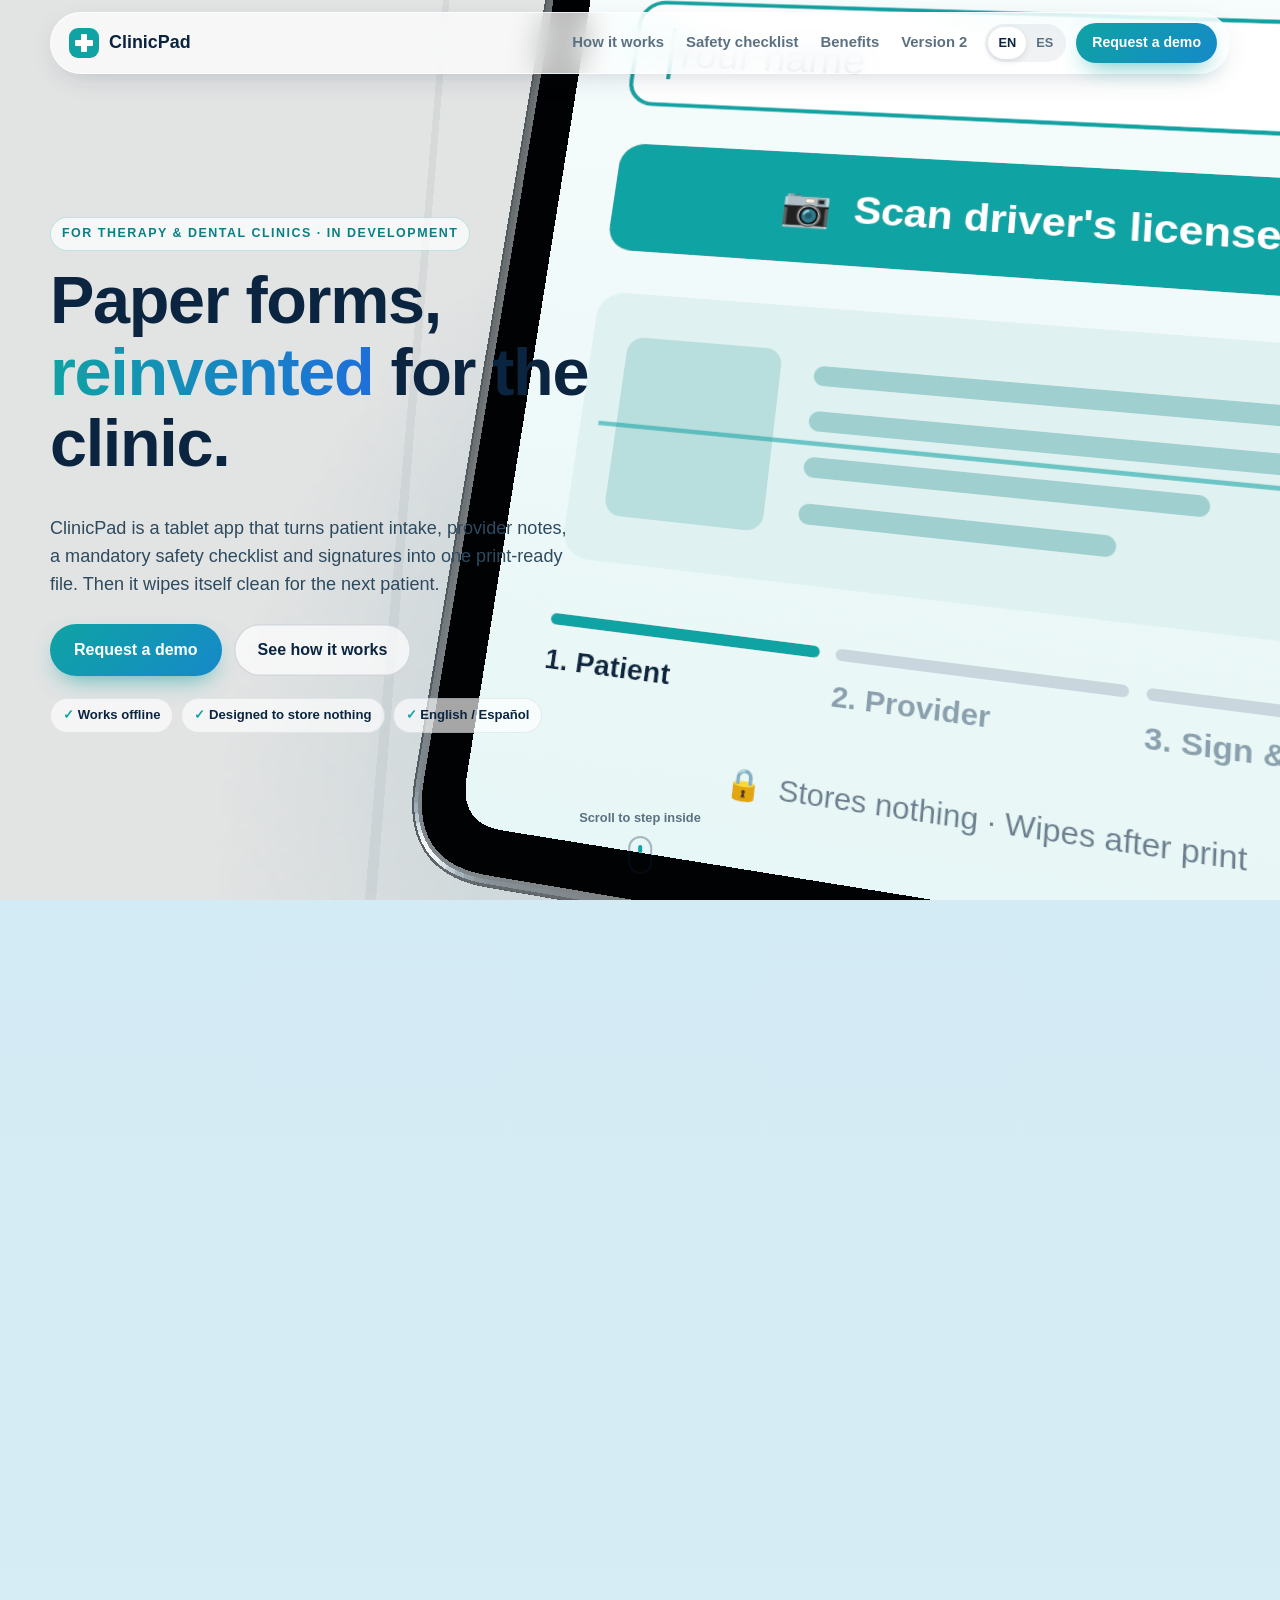
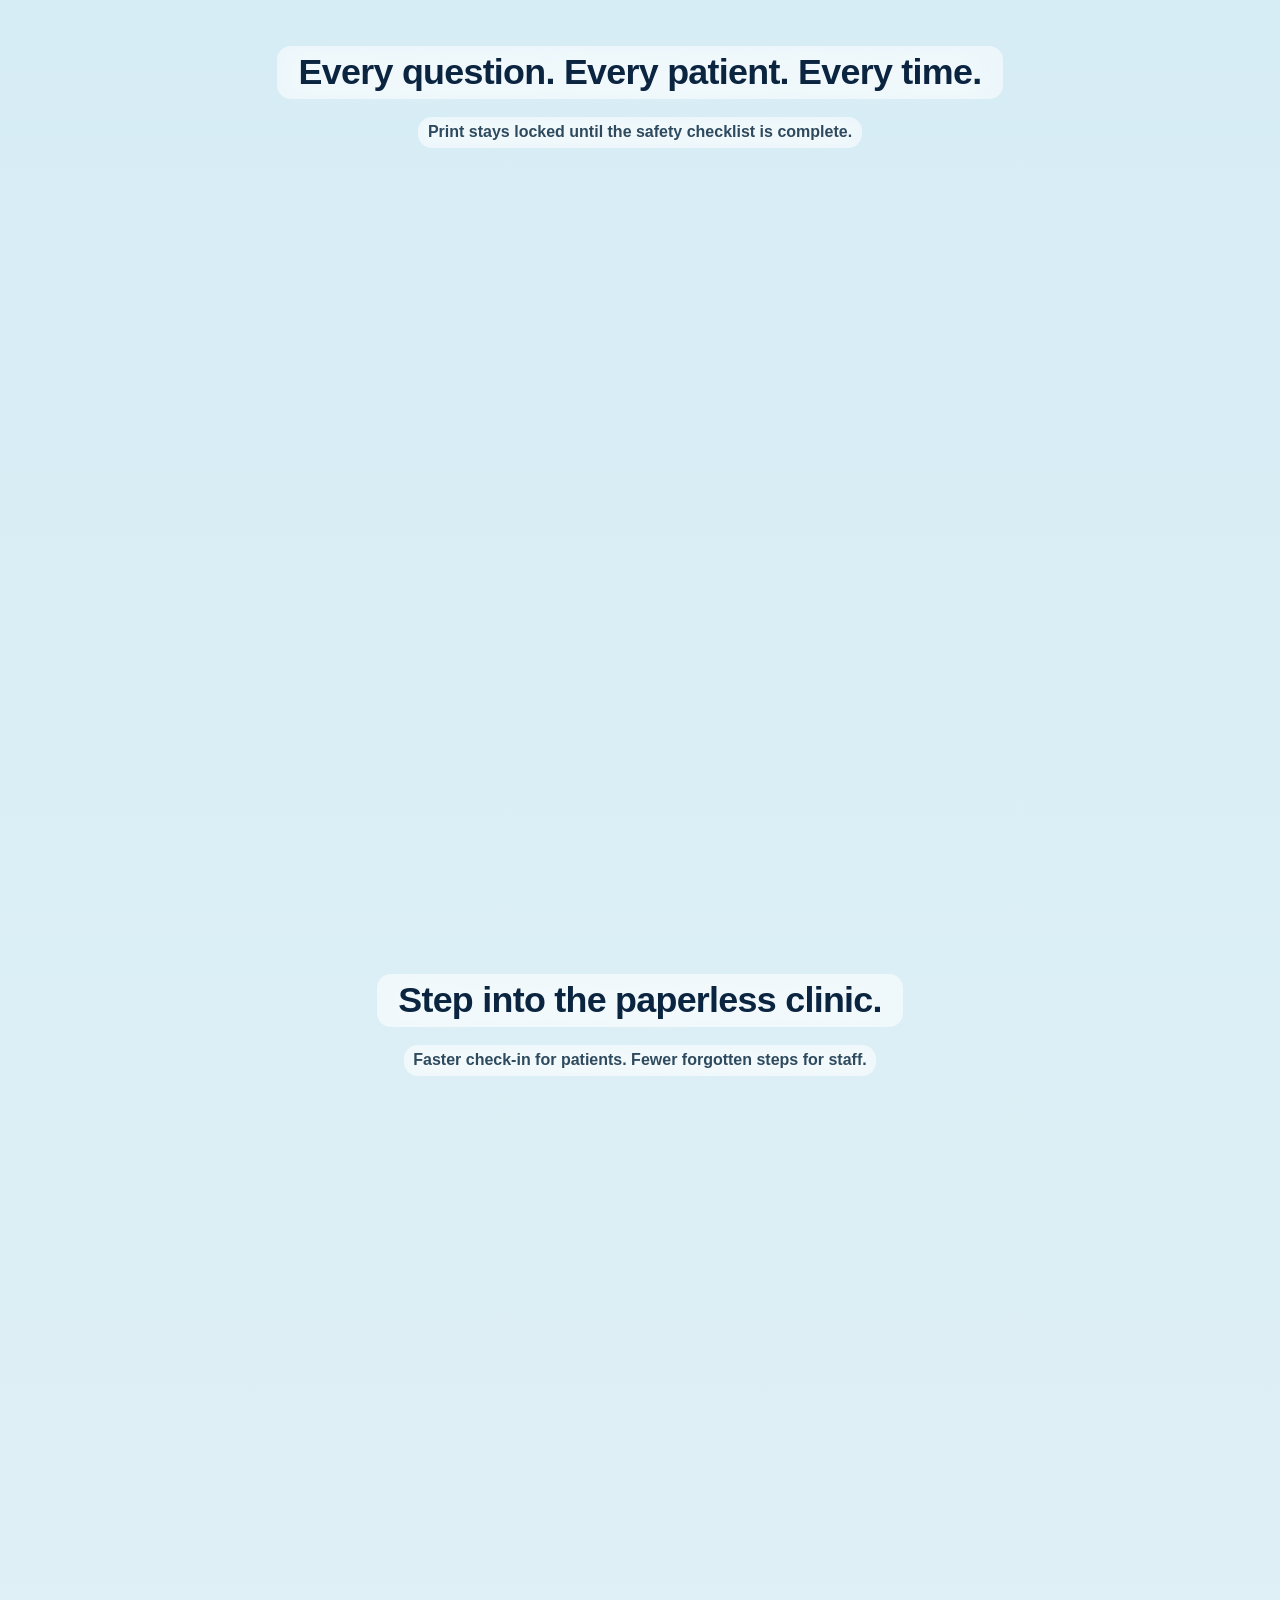
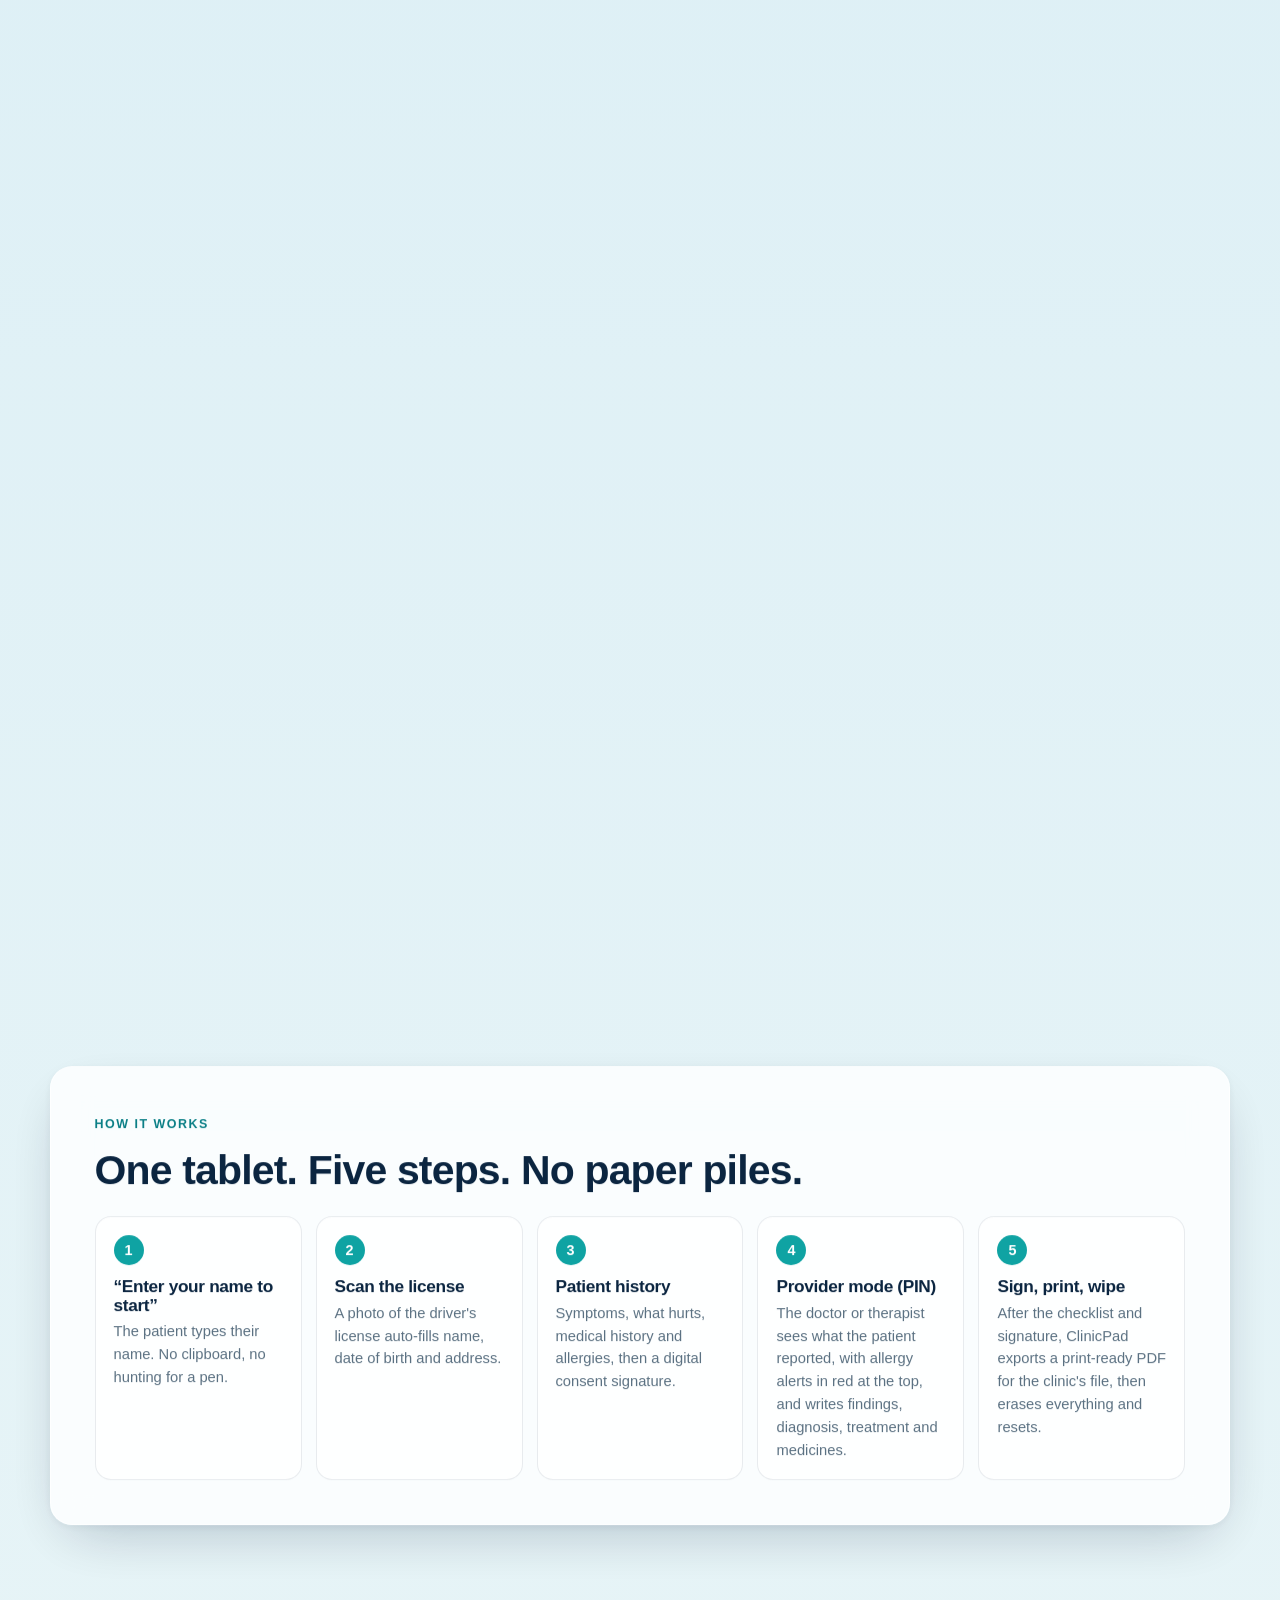
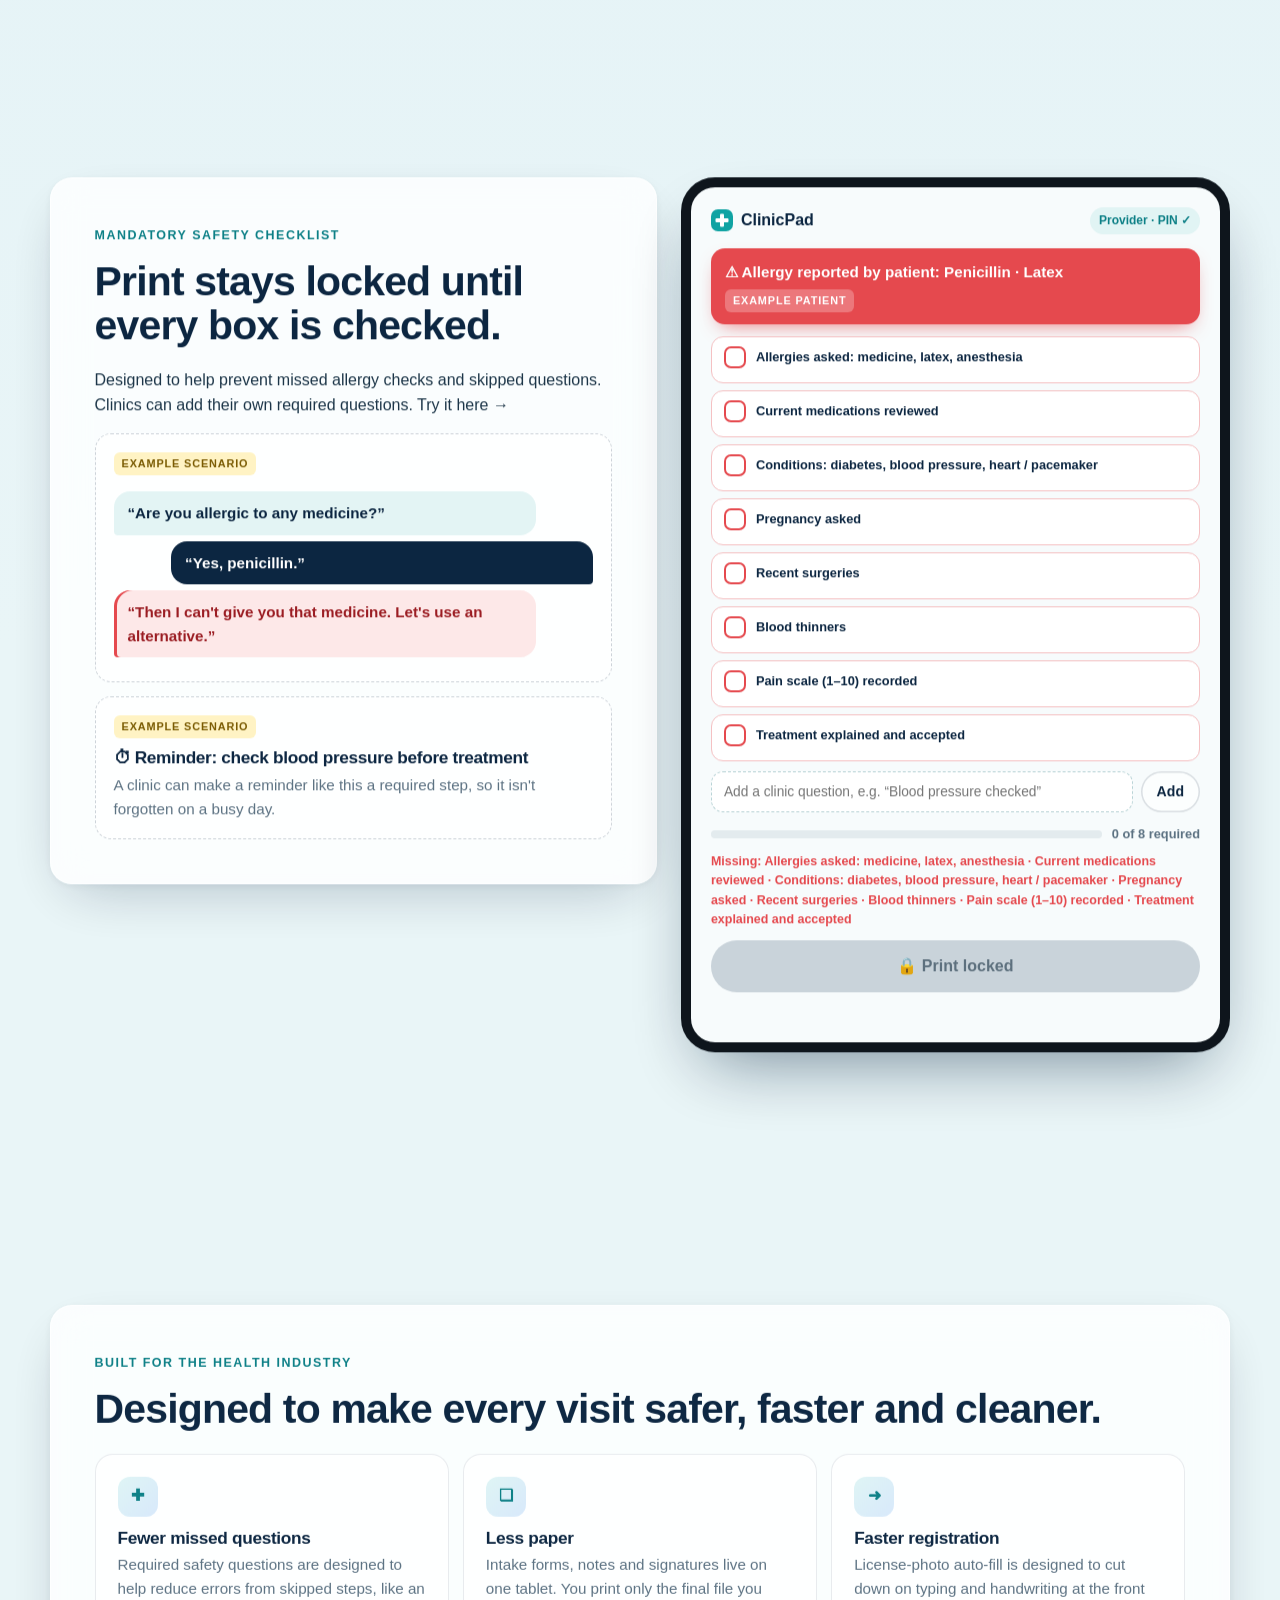
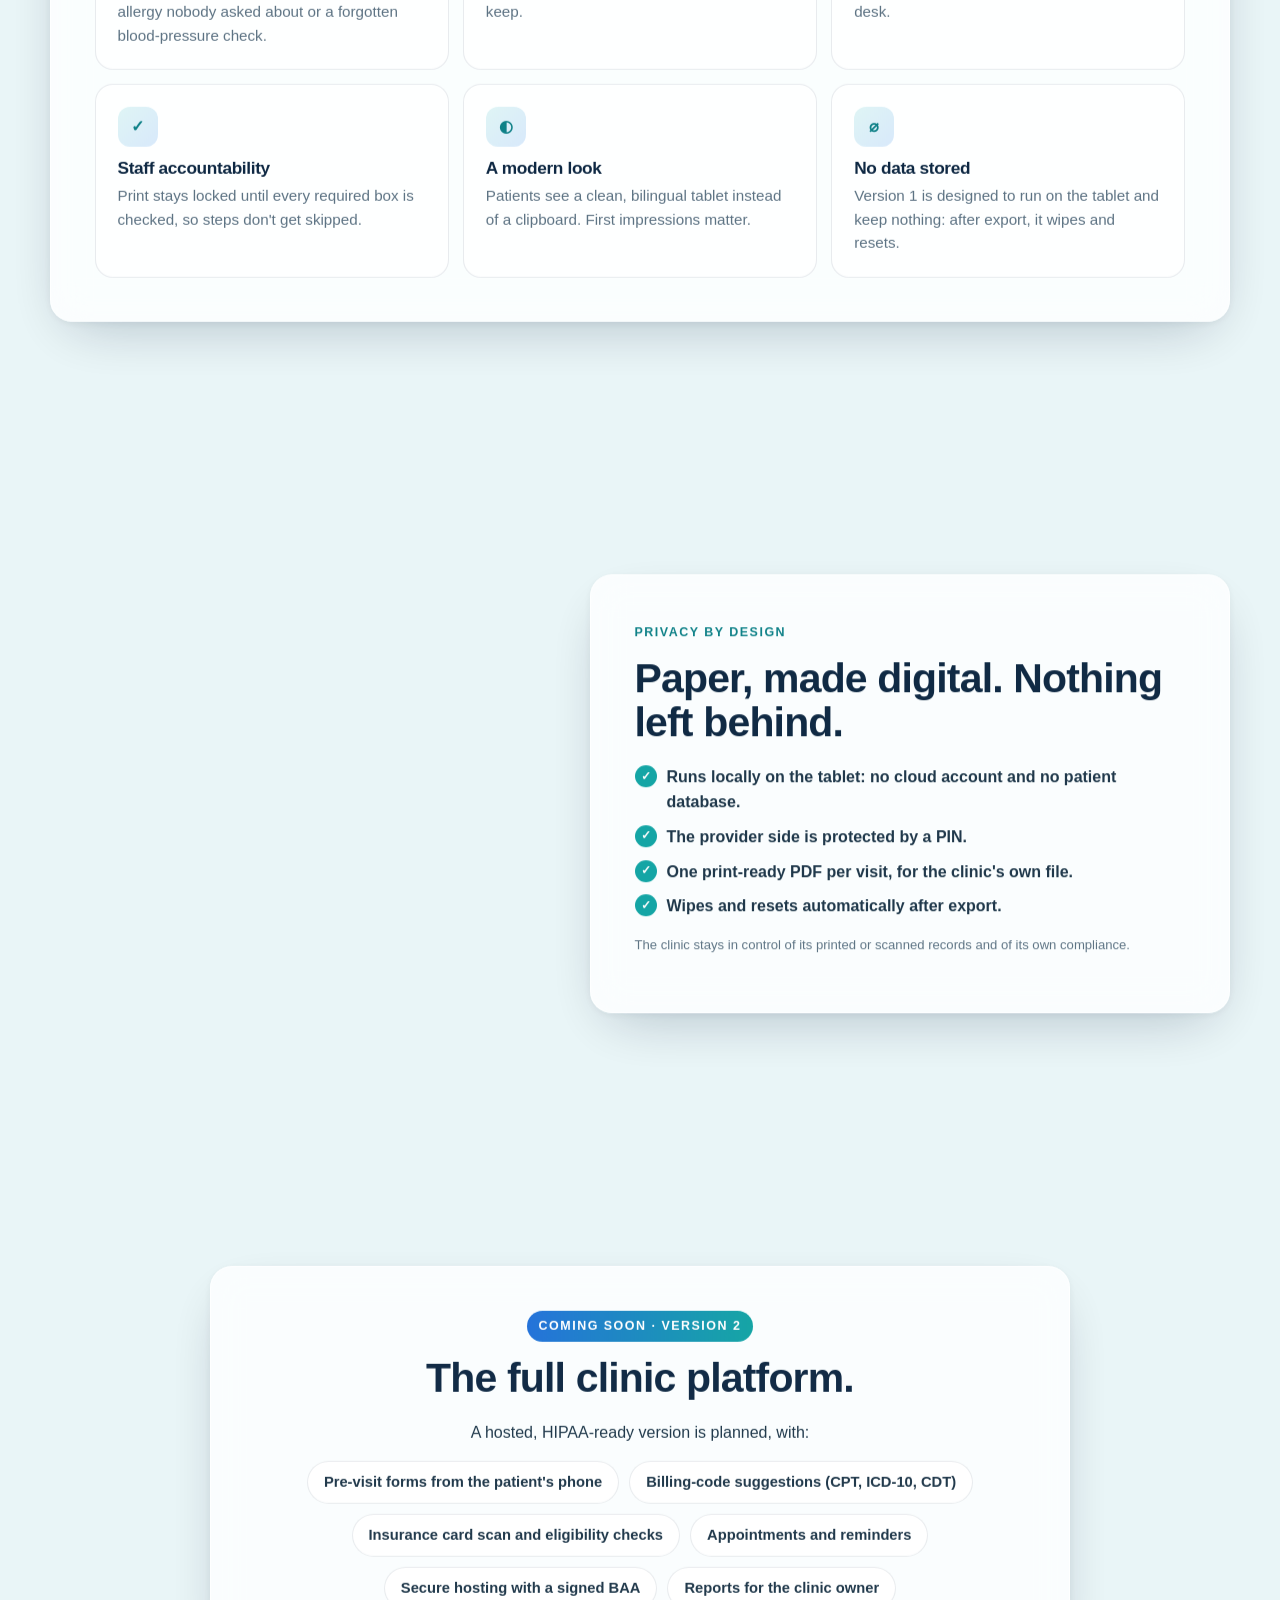
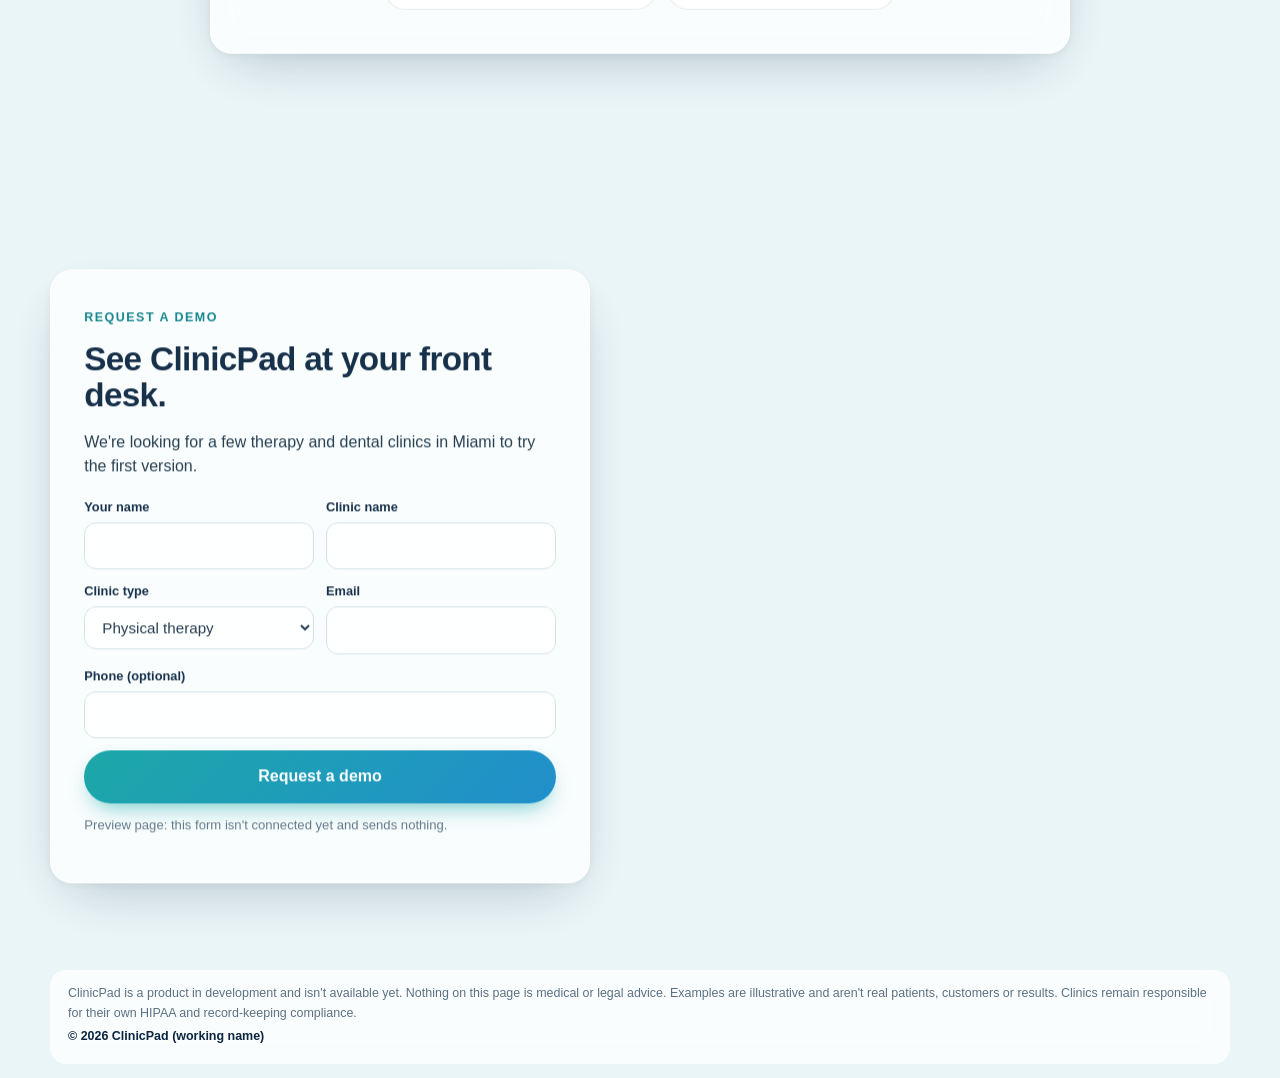
==== index.html @ cdd9f5b9 "Add index.html, README and .nojekyll" ====
<!doctype html>
<html lang="en">
<head>
<meta charset="utf-8" />
<meta name="viewport" content="width=device-width, initial-scale=1, viewport-fit=cover" />
<title>ClinicPad: paper forms, reinvented for the clinic</title>
<meta name="description" content="A tablet app for therapy and dental clinics that replaces paper intake forms, enforces a mandatory safety checklist, prints one file and stores nothing." />
<meta name="theme-color" content="#0fa3a3" />
<link rel="icon" href="data:image/svg+xml,%3Csvg xmlns='http://www.w3.org/2000/svg' viewBox='0 0 64 64'%3E%3Crect width='64' height='64' rx='16' fill='%230fa3a3'/%3E%3Cpath d='M27 14h10v13h13v10H37v13H27V37H14V27h13z' fill='white'/%3E%3C/svg%3E" />
<link rel="stylesheet" href="css/styles.css" />
<script type="importmap">{ "imports": { "three": "./vendor/three.module.min.js" } }</script>
</head>
<body>
<canvas id="gl" aria-hidden="true"></canvas>
<div id="css-bg" aria-hidden="true"><div class="css-tablet"><div class="css-screen"></div></div><div class="css-river"></div></div>
<div id="loader"><div class="loader-mark"></div></div>

<header class="nav">
  <a class="logo" href="#hero"><span class="logo-mark"></span><span data-brand></span></a>
  <nav class="links">
    <a href="#how" data-i18n="nav_how"></a>
    <a href="#safety" data-i18n="nav_safety"></a>
    <a href="#benefits" data-i18n="nav_benefits"></a>
    <a href="#v2" data-i18n="nav_v2"></a>
  </nav>
  <div class="nav-right">
    <div class="lang" role="group" aria-label="Language">
      <button data-lang="en" aria-pressed="true">EN</button><button data-lang="es" aria-pressed="false">ES</button>
    </div>
    <a class="btn btn-small" href="#demo" data-i18n="nav_demo"></a>
  </div>
</header>

<main>
  <section id="hero" class="stage">
    <div class="hero-copy">
      <p class="eyebrow" data-i18n="hero_eyebrow"></p>
      <h1 data-i18n="hero_title"></h1>
      <p class="lead" data-i18n="hero_sub"></p>
      <div class="cta-row">
        <a class="btn" href="#demo" data-i18n="hero_cta1"></a>
        <a class="btn btn-ghost" href="#how" data-i18n="hero_cta2"></a>
      </div>
      <ul class="badges">
        <li data-i18n="badge1"></li><li data-i18n="badge2"></li><li data-i18n="badge3"></li>
      </ul>
    </div>
    <div class="scroll-hint"><span data-i18n="hero_scroll"></span><i></i></div>
  </section>

  <section id="stage-rise" class="stage tall">
    <div class="sticky-cap cap-bottom">
      <h2 data-i18n="stage1_title"></h2>
      <p data-i18n="stage1_sub"></p>
    </div>
  </section>

  <section id="stage-doors" class="stage taller">
    <div class="sticky-cap cap-top">
      <h2 data-i18n="stage2_title"></h2>
      <p data-i18n="stage2_sub"></p>
    </div>
  </section>

  <div id="content">
    <section id="how" class="block">
      <div class="card wide reveal">
        <p class="kicker" data-i18n="how_kicker"></p>
        <h2 data-i18n="how_title"></h2>
        <ol class="steps">
          <li><b>1</b><h3 data-i18n="s1_t"></h3><p data-i18n="s1_d"></p></li>
          <li><b>2</b><h3 data-i18n="s2_t"></h3><p data-i18n="s2_d"></p></li>
          <li><b>3</b><h3 data-i18n="s3_t"></h3><p data-i18n="s3_d"></p></li>
          <li><b>4</b><h3 data-i18n="s4_t"></h3><p data-i18n="s4_d"></p></li>
          <li><b>5</b><h3 data-i18n="s5_t"></h3><p data-i18n="s5_d"></p></li>
        </ol>
      </div>
    </section>

    <section id="safety" class="block split">
      <div class="card reveal">
        <p class="kicker" data-i18n="safety_kicker"></p>
        <h2 data-i18n="safety_title"></h2>
        <p data-i18n="safety_sub"></p>
        <div class="examples">
          <div class="example">
            <span class="tag" data-i18n="ex_label"></span>
            <div class="bubble q" data-i18n="ex1_q"></div>
            <div class="bubble a" data-i18n="ex1_a"></div>
            <div class="bubble q stop" data-i18n="ex1_r"></div>
          </div>
          <div class="example">
            <span class="tag" data-i18n="ex_label"></span>
            <h3 class="bp" data-i18n="ex2_t"></h3>
            <p data-i18n="ex2_d"></p>
          </div>
        </div>
      </div>
      <div class="card device reveal" id="checklist-demo">
        <div class="dev-head"><span class="logo-mark sm"></span><span data-brand></span><span class="pin" data-i18n="dev_mode"></span></div>
        <div class="alert"><strong data-i18n="alert_t"></strong><span class="tag light" data-i18n="alert_tag"></span></div>
        <ul class="checks" id="checks"></ul>
        <form class="add-q" id="add-q">
          <input id="add-q-input" maxlength="80" data-i18n-ph="add_ph" />
          <button type="submit" class="btn btn-small btn-ghost" data-i18n="add_btn"></button>
        </form>
        <div class="progress"><div class="bar"><i id="bar"></i></div><span id="progress-text"></span></div>
        <p class="missing" id="missing"></p>
        <button class="btn print" id="print-btn" disabled></button>
        <p class="done" id="print-done" role="status" aria-live="polite"></p>
      </div>
    </section>

    <section id="benefits" class="block">
      <div class="card wide reveal">
        <p class="kicker" data-i18n="ben_kicker"></p>
        <h2 data-i18n="ben_title"></h2>
        <div class="grid">
          <article><span class="ico">✚</span><h3 data-i18n="b1_t"></h3><p data-i18n="b1_d"></p></article>
          <article><span class="ico">❏</span><h3 data-i18n="b2_t"></h3><p data-i18n="b2_d"></p></article>
          <article><span class="ico">➜</span><h3 data-i18n="b3_t"></h3><p data-i18n="b3_d"></p></article>
          <article><span class="ico">✓</span><h3 data-i18n="b4_t"></h3><p data-i18n="b4_d"></p></article>
          <article><span class="ico">◐</span><h3 data-i18n="b5_t"></h3><p data-i18n="b5_d"></p></article>
          <article><span class="ico">⌀</span><h3 data-i18n="b6_t"></h3><p data-i18n="b6_d"></p></article>
        </div>
      </div>
    </section>

    <section id="privacy" class="block right">
      <div class="card reveal">
        <p class="kicker" data-i18n="pr_kicker"></p>
        <h2 data-i18n="pr_title"></h2>
        <ul class="ticks">
          <li data-i18n="pr1"></li><li data-i18n="pr2"></li><li data-i18n="pr3"></li><li data-i18n="pr4"></li>
        </ul>
        <p class="fine" data-i18n="pr_note"></p>
      </div>
    </section>

    <section id="v2" class="block">
      <div class="card reveal v2">
        <p class="kicker soon" data-i18n="v2_kicker"></p>
        <h2 data-i18n="v2_title"></h2>
        <p data-i18n="v2_sub"></p>
        <ul class="pills">
          <li data-i18n="v2_1"></li><li data-i18n="v2_2"></li><li data-i18n="v2_3"></li>
          <li data-i18n="v2_4"></li><li data-i18n="v2_5"></li><li data-i18n="v2_6"></li>
        </ul>
      </div>
    </section>
  </div>

  <section id="demo" class="block">
    <div class="card form-card reveal">
      <p class="kicker" data-i18n="demo_kicker"></p>
      <h2 data-i18n="demo_title"></h2>
      <p data-i18n="demo_sub"></p>
      <form id="demo-form" novalidate>
        <label><span data-i18n="f_name"></span><input name="name" required autocomplete="name" /></label>
        <label><span data-i18n="f_clinic"></span><input name="clinic" required autocomplete="organization" /></label>
        <label><span data-i18n="f_type"></span>
          <select name="type">
            <option value="therapy" data-i18n="opt_therapy"></option>
            <option value="dental" data-i18n="opt_dental"></option>
            <option value="chiro" data-i18n="opt_chiro"></option>
            <option value="other" data-i18n="opt_other"></option>
          </select>
        </label>
        <label><span data-i18n="f_email"></span><input name="email" type="email" required autocomplete="email" /></label>
        <label class="full"><span data-i18n="f_phone"></span><input name="phone" type="tel" autocomplete="tel" /></label>
        <button class="btn full" type="submit" data-i18n="f_submit"></button>
        <p class="fine full" data-i18n="f_note"></p>
      </form>
      <div id="thanks" hidden>
        <div class="thanks-mark">✓</div>
        <h3 id="thanks-title"></h3>
        <p data-i18n="thanks_body"></p>
      </div>
    </div>
    <footer class="foot">
      <p data-i18n="disclaimer"></p>
      <p class="copy" data-i18n="copy"></p>
    </footer>
  </section>
</main>

<script src="vendor/gsap.min.js"></script>
<script src="vendor/ScrollTrigger.min.js"></script>
<script type="module" src="js/main.js"></script>
</body>
</html>
---- css/styles.css ----
:root{
  --teal:#0fa3a3; --teal-d:#0b7f86; --blue:#1e6fd9; --navy:#0b2540; --ink:#1b3447; --muted:#5b7182;
  --red:#e5484d; --bg:#eef6f8; --card:rgba(255,255,255,.82); --line:rgba(11,37,64,.09);
  --r:22px; --shadow:0 20px 60px -20px rgba(11,37,64,.28), 0 2px 8px rgba(11,37,64,.06);
  font-family: Inter, -apple-system, "Segoe UI", Roboto, Helvetica, Arial, sans-serif;
}
*{box-sizing:border-box}
html{scroll-behavior:smooth;-webkit-text-size-adjust:100%}
body{margin:0;color:var(--ink);background:linear-gradient(#cfe9f4,#e9f5f7 60%);min-height:100vh;overflow-x:hidden;line-height:1.55}
#gl{position:fixed;inset:0;width:100vw;height:100vh;display:block;z-index:0}
main,header{position:relative;z-index:2}
h1,h2,h3{color:var(--navy);letter-spacing:-.02em;line-height:1.08;margin:0 0 .5em}
h1{font-size:clamp(2.4rem,5.2vw,4.4rem);font-weight:800}
h1 em{font-style:normal;background:linear-gradient(90deg,var(--teal),var(--blue));-webkit-background-clip:text;background-clip:text;color:transparent}
h2{font-size:clamp(1.7rem,3.2vw,2.6rem);font-weight:800}
h3{font-size:1.08rem;font-weight:700;margin-bottom:.35em}
p{margin:0 0 1em}
a{color:inherit}

/* loader */
#loader{position:fixed;inset:0;z-index:50;display:grid;place-items:center;background:#f4fafb;transition:opacity .7s .1s, visibility 0s .8s}
#loader.gone{opacity:0;visibility:hidden}
.loader-mark{width:56px;height:56px;border-radius:16px;background:var(--teal);position:relative;animation:pulse 1s ease-in-out infinite alternate}
.loader-mark:before,.loader-mark:after{content:"";position:absolute;background:#fff;left:50%;top:50%;transform:translate(-50%,-50%)}
.loader-mark:before{width:10px;height:32px}.loader-mark:after{width:32px;height:10px}
@keyframes pulse{to{transform:scale(.88);opacity:.7}}

/* nav */
.nav{position:fixed;top:12px;left:50%;transform:translateX(-50%);width:min(1180px,calc(100% - 24px));display:flex;align-items:center;gap:18px;
  padding:10px 12px 10px 18px;border-radius:999px;background:rgba(255,255,255,.72);backdrop-filter:blur(16px) saturate(1.4);-webkit-backdrop-filter:blur(16px) saturate(1.4);
  box-shadow:0 8px 30px -12px rgba(11,37,64,.25);border:1px solid rgba(255,255,255,.7);z-index:20}
.logo{display:flex;align-items:center;gap:10px;font-weight:800;color:var(--navy);text-decoration:none;font-size:1.12rem}
.logo-mark{width:30px;height:30px;border-radius:9px;background:var(--teal);position:relative;flex:none}
.logo-mark:before,.logo-mark:after{content:"";position:absolute;background:#fff;left:50%;top:50%;transform:translate(-50%,-50%);border-radius:1px}
.logo-mark:before{width:6px;height:18px}.logo-mark:after{width:18px;height:6px}
.logo-mark.sm{width:22px;height:22px;border-radius:7px}.logo-mark.sm:before{width:4px;height:13px}.logo-mark.sm:after{width:13px;height:4px}
.links{display:flex;gap:22px;margin-left:auto}
.links a{text-decoration:none;font-weight:600;font-size:.93rem;color:var(--muted)}
.links a:hover{color:var(--teal-d)}
.nav-right{display:flex;align-items:center;gap:10px}
.lang{display:flex;background:rgba(11,37,64,.06);border-radius:999px;padding:3px}
.lang button{border:0;background:transparent;font:inherit;font-weight:700;font-size:.8rem;padding:6px 10px;border-radius:999px;color:var(--muted);cursor:pointer}
.lang button[aria-pressed="true"]{background:#fff;color:var(--navy);box-shadow:0 2px 6px rgba(11,37,64,.12)}

.btn{display:inline-flex;align-items:center;justify-content:center;gap:8px;padding:14px 24px;border-radius:999px;border:0;cursor:pointer;
  background:linear-gradient(135deg,var(--teal),#1689c9);color:#fff;font:inherit;font-weight:700;text-decoration:none;
  box-shadow:0 10px 24px -10px rgba(15,163,163,.8);transition:transform .2s, box-shadow .2s, opacity .2s}
.btn:hover{transform:translateY(-2px);box-shadow:0 14px 30px -10px rgba(15,163,163,.9)}
.btn-small{padding:9px 16px;font-size:.88rem}
.btn-ghost{background:rgba(255,255,255,.7);color:var(--navy);box-shadow:inset 0 0 0 1.5px rgba(11,37,64,.14)}
.btn:disabled{background:#c9d3da;color:#5c6f7d;box-shadow:none;cursor:not-allowed;transform:none}

/* stages */
.stage{position:relative;min-height:100vh}
.stage.tall{height:170vh}
.stage.taller{height:190vh}
#hero{display:flex;align-items:center;padding:110px max(24px,calc((100vw - 1180px)/2)) 60px}
.hero-copy{max-width:560px}
.eyebrow,.kicker{display:inline-block;font-size:.78rem;font-weight:800;letter-spacing:.12em;text-transform:uppercase;color:var(--teal-d);margin-bottom:14px}
.eyebrow{background:rgba(255,255,255,.7);padding:7px 12px;border-radius:999px;box-shadow:inset 0 0 0 1px rgba(15,163,163,.25)}
.lead{font-size:1.13rem;color:#2e4a5e;max-width:520px}
.cta-row{display:flex;gap:12px;flex-wrap:wrap;margin:26px 0 22px}
.badges{display:flex;flex-wrap:wrap;gap:8px;list-style:none;padding:0;margin:0}
.badges li{font-size:.82rem;font-weight:600;color:var(--navy);background:rgba(255,255,255,.65);padding:6px 12px;border-radius:999px;border:1px solid rgba(11,37,64,.08)}
.badges li:before{content:"✓ ";color:var(--teal)}
.scroll-hint{position:absolute;left:50%;bottom:26px;transform:translateX(-50%);display:flex;flex-direction:column;align-items:center;gap:8px;font-size:.8rem;font-weight:600;color:var(--muted)}
.scroll-hint i{width:24px;height:38px;border:2px solid rgba(11,37,64,.3);border-radius:14px;position:relative}
.scroll-hint i:after{content:"";position:absolute;left:50%;top:7px;width:4px;height:8px;margin-left:-2px;border-radius:2px;background:var(--teal);animation:wheel 1.6s infinite}
@keyframes wheel{0%{opacity:0;transform:translateY(0)}30%{opacity:1}100%{opacity:0;transform:translateY(12px)}}
.sticky-cap{position:sticky;top:0;height:100vh;display:flex;flex-direction:column;justify-content:flex-end;padding:0 24px 4vh;text-align:center;pointer-events:none}
.sticky-cap.cap-top{justify-content:flex-start;padding-top:16vh}
.sticky-cap h2{font-size:clamp(1.5rem,2.8vw,2.3rem);text-shadow:0 2px 24px rgba(255,255,255,.9)}
.sticky-cap p{font-weight:600;color:#2e4a5e;text-shadow:0 1px 14px rgba(255,255,255,1)}
.sticky-cap h2,.sticky-cap p{margin-left:auto;margin-right:auto;max-width:960px;background:rgba(255,255,255,.55);backdrop-filter:blur(6px);-webkit-backdrop-filter:blur(6px);padding:.2em .6em;border-radius:14px}

/* content blocks over the hallway */
.block{position:relative;padding:14vh max(18px,calc((100vw - 1180px)/2))}
.card{background:var(--card);backdrop-filter:blur(18px) saturate(1.3);-webkit-backdrop-filter:blur(18px) saturate(1.3);border:1px solid rgba(255,255,255,.75);
  border-radius:var(--r);box-shadow:var(--shadow);padding:clamp(22px,3.4vw,44px);max-width:640px}
.card.wide{max-width:1180px}
.block.right .card{margin-left:auto}
.steps{list-style:none;padding:0;margin:24px 0 0;display:grid;grid-template-columns:repeat(5,1fr);gap:14px}
.steps li{background:rgba(255,255,255,.75);border:1px solid var(--line);border-radius:16px;padding:18px}
.steps b{display:inline-grid;place-items:center;width:30px;height:30px;border-radius:50%;background:var(--teal);color:#fff;font-size:.9rem;margin-bottom:12px}
.steps p{font-size:.92rem;color:var(--muted);margin:0}
.split{display:grid;grid-template-columns:1.05fr .95fr;gap:24px;align-items:start}
.split .card{max-width:none}
.examples{display:grid;gap:14px;margin-top:8px}
.example{background:rgba(255,255,255,.75);border:1px dashed rgba(11,37,64,.2);border-radius:16px;padding:16px 18px 18px;position:relative}
.example p{margin:0;color:var(--muted);font-size:.95rem}
.tag{display:inline-block;font-size:.68rem;font-weight:800;letter-spacing:.08em;text-transform:uppercase;color:#7a5a00;background:#fff3c4;padding:3px 8px;border-radius:6px;margin-bottom:10px}
.tag.light{background:rgba(255,255,255,.25);color:#fff;margin:6px 0 0;align-self:flex-start}
.bubble{padding:10px 14px;border-radius:16px;margin:6px 0;max-width:88%;font-weight:600;font-size:.95rem}
.bubble.q{background:#e3f4f4;color:var(--navy);border-bottom-left-radius:4px}
.bubble.a{background:var(--navy);color:#fff;margin-left:auto;border-bottom-right-radius:4px}
.bubble.stop{background:#fde8e8;color:#9b1c22;box-shadow:inset 3px 0 0 var(--red)}
.bp:before{content:"⏱ ";}

/* interactive checklist demo */
.device{background:#f7fbfc;border:10px solid #0d141b;border-radius:34px;padding:20px;box-shadow:0 30px 70px -25px rgba(11,37,64,.55)}
.dev-head{display:flex;align-items:center;gap:8px;font-weight:800;color:var(--navy);margin-bottom:14px}
.dev-head .pin{margin-left:auto;font-size:.75rem;font-weight:700;color:var(--teal-d);background:#e1f4f4;padding:4px 9px;border-radius:999px}
.alert{background:var(--red);color:#fff;border-radius:14px;padding:12px 14px;margin-bottom:12px;display:flex;flex-direction:column;box-shadow:0 8px 20px -10px rgba(229,72,77,.9)}
.alert strong{font-size:.95rem}
.checks{list-style:none;padding:0;margin:0 0 10px;display:grid;gap:7px}
.checks label{display:flex;align-items:center;gap:10px;background:#fff;border:1.5px solid #d9eaea;border-radius:12px;padding:9px 12px;cursor:pointer;font-weight:600;font-size:.9rem;color:var(--navy);transition:border-color .2s, background .2s}
.checks li.todo label{border-color:#f5c1c3}
.checks input{position:absolute;opacity:0;pointer-events:none}
.checks .box{width:22px;height:22px;border-radius:7px;border:2px solid var(--red);flex:none;display:grid;place-items:center;transition:all .2s}
.checks input:checked+.box{background:var(--teal);border-color:var(--teal)}
.checks input:checked+.box:after{content:"✓";color:#fff;font-size:14px;font-weight:900}
.checks input:focus-visible+.box{outline:3px solid rgba(15,163,163,.4);outline-offset:2px}
.checks .cust{margin-left:auto;font-style:normal;font-size:.7rem;font-weight:800;color:var(--teal-d);background:#e1f4f4;border-radius:6px;padding:2px 6px}
.add-q{display:flex;gap:8px;margin-bottom:12px}
.add-q input{flex:1;min-width:0;border:1.5px dashed #b8d3d6;border-radius:12px;padding:9px 12px;font:inherit;font-size:.86rem;background:#fff}
.progress{display:flex;align-items:center;gap:10px;font-size:.8rem;font-weight:700;color:var(--muted)}
.bar{flex:1;height:8px;background:#e3ebee;border-radius:9px;overflow:hidden}
.bar i{display:block;height:100%;width:0;background:linear-gradient(90deg,var(--teal),#1689c9);transition:width .35s}
.missing{font-size:.78rem;color:var(--red);min-height:1.2em;margin:8px 0 10px;font-weight:600}
.print{width:100%}
.done{font-weight:700;color:var(--teal-d);margin:10px 0 0;min-height:1.4em;font-size:.9rem}
.device.printed{animation:wipe 1.4s ease}
@keyframes wipe{40%{filter:brightness(1.15);transform:scale(.985)}100%{filter:none;transform:none}}

/* benefits */
.grid{display:grid;grid-template-columns:repeat(3,1fr);gap:14px;margin-top:22px}
.grid article{background:rgba(255,255,255,.75);border:1px solid var(--line);border-radius:18px;padding:22px}
.grid p{color:var(--muted);font-size:.95rem;margin:0}
.ico{display:inline-grid;place-items:center;width:40px;height:40px;border-radius:12px;background:linear-gradient(135deg,#dff5f5,#d8e9fb);color:var(--teal-d);font-weight:900;margin-bottom:12px}
.ticks{list-style:none;padding:0;margin:8px 0 16px;display:grid;gap:10px}
.ticks li{padding-left:32px;position:relative;font-weight:600}
.ticks li:before{content:"✓";position:absolute;left:0;top:0;width:22px;height:22px;border-radius:50%;background:var(--teal);color:#fff;display:grid;place-items:center;font-size:.75rem}
.fine{font-size:.82rem;color:var(--muted)}
.fine.err{color:var(--red);font-weight:600}
.v2{margin:0 auto;max-width:860px;text-align:center}
.kicker.soon{background:linear-gradient(90deg,#1e6fd9,#0fa3a3);color:#fff;padding:6px 12px;border-radius:999px}
.pills{list-style:none;padding:0;margin:14px 0 0;display:flex;flex-wrap:wrap;gap:10px;justify-content:center}
.pills li{background:#fff;border:1px solid var(--line);border-radius:999px;padding:9px 16px;font-weight:600;font-size:.92rem}

/* demo + river */
#demo{min-height:100vh;padding-top:88px;padding-bottom:14px;display:flex;flex-direction:column;justify-content:space-between;gap:16px}
.form-card{max-width:540px;padding:clamp(20px,2.6vw,34px)}
.form-card h2{font-size:clamp(1.5rem,2.6vw,2.1rem)}
form#demo-form{display:grid;grid-template-columns:1fr 1fr;gap:12px;margin-top:18px}
form#demo-form .full{grid-column:1/-1}
label span{display:block;font-size:.8rem;font-weight:700;color:var(--navy);margin-bottom:5px}
input,select{width:100%;font:inherit;font-size:.95rem;border:1.5px solid #d3e2e6;border-radius:12px;padding:11px 13px;background:#fff;color:var(--ink);transition:border-color .2s, box-shadow .2s}
input:focus,select:focus{outline:none;border-color:var(--teal);box-shadow:0 0 0 4px rgba(15,163,163,.15)}
input.bad{border-color:var(--red)}
#thanks{text-align:center;padding:30px 0 10px}
.thanks-mark{width:64px;height:64px;border-radius:50%;margin:0 auto 14px;background:linear-gradient(135deg,var(--teal),#1689c9);color:#fff;display:grid;place-items:center;font-size:30px;font-weight:900;animation:pop .5s cubic-bezier(.2,1.6,.4,1)}
@keyframes pop{from{transform:scale(0)}}
.foot{background:rgba(255,255,255,.78);backdrop-filter:blur(12px);-webkit-backdrop-filter:blur(12px);border-radius:16px;padding:14px 18px;font-size:.78rem;color:var(--muted);max-width:1180px}
.foot p{margin:0 0 4px}.foot .copy{font-weight:700;color:var(--navy)}

/* no-WebGL / low-power fallback */
#css-bg{display:none}
.no3d #gl{display:none}
.no3d #css-bg{display:block;position:fixed;inset:0;z-index:0;background:linear-gradient(#cfe9f4,#eaf6f8 55%,#dff0ee)}
.no3d .css-tablet{position:absolute;right:8vw;top:22vh;width:min(30vw,280px);aspect-ratio:1.7/2.4;border-radius:26px;background:#0b0f14;border:6px solid #d7dce1;transform:perspective(900px) rotateX(38deg) rotateZ(-10deg);box-shadow:0 40px 60px -30px rgba(11,37,64,.6);animation:float 5s ease-in-out infinite}
.no3d .css-screen{position:absolute;inset:10px;border-radius:16px;background:linear-gradient(#fff,#e7f6f6)}
.no3d .css-screen:before{content:"Enter your name to start";position:absolute;left:10%;right:10%;top:30%;font:700 14px/1.2 sans-serif;color:var(--navy)}
.no3d .css-screen:after{content:"";position:absolute;left:10%;right:10%;top:45%;height:14%;border:2px solid var(--teal);border-radius:10px;background:#fff}
.no3d .css-river{position:absolute;left:0;right:0;bottom:0;height:26vh;opacity:0;transition:opacity .6s;
  background:repeating-linear-gradient(100deg,rgba(255,255,255,.22) 0 2px,transparent 2px 60px),linear-gradient(#37b3b8,#0f6d86);background-size:240px 100%,100% 100%;animation:flow 3s linear infinite}
.no3d.at-river .css-river{opacity:1}
.no3d.at-river .css-tablet{opacity:0}
@keyframes flow{to{background-position:240px 0,0 0}}
@keyframes float{50%{transform:perspective(900px) rotateX(34deg) rotateZ(-8deg) translateY(-10px)}}
.no3d .stage.tall,.no3d .stage.taller{height:auto;min-height:70vh}

@media (max-width: 980px){
  .links{display:none}
  .steps{grid-template-columns:1fr 1fr}
  .grid{grid-template-columns:1fr 1fr}
  .split{grid-template-columns:1fr}
}
@media (max-width: 640px){
  .nav{top:8px;padding:8px 8px 8px 14px;gap:8px}
  .nav .btn-small{display:none}
  #hero{align-items:flex-start;padding-top:84px}
  .hero-copy{background:rgba(255,255,255,.62);backdrop-filter:blur(10px);-webkit-backdrop-filter:blur(10px);border-radius:20px;padding:16px 16px 18px}
  .hero-copy h1{font-size:2.2rem}
  .badges{display:none}
  .cta-row{margin:16px 0 0}
  .cta-row .btn{padding:12px 18px}
  .scroll-hint{display:none}
  .lead{font-size:1rem}
  .steps,.grid{grid-template-columns:1fr}
  form#demo-form{grid-template-columns:1fr}
  .no3d .css-tablet{right:50%;transform:translateX(50%) perspective(900px) rotateX(38deg);top:auto;bottom:6vh;width:46vw}
  .sticky-cap{padding-bottom:6vh}
}
@media (prefers-reduced-motion: reduce){ html{scroll-behavior:auto} *{animation-duration:.01ms!important} }
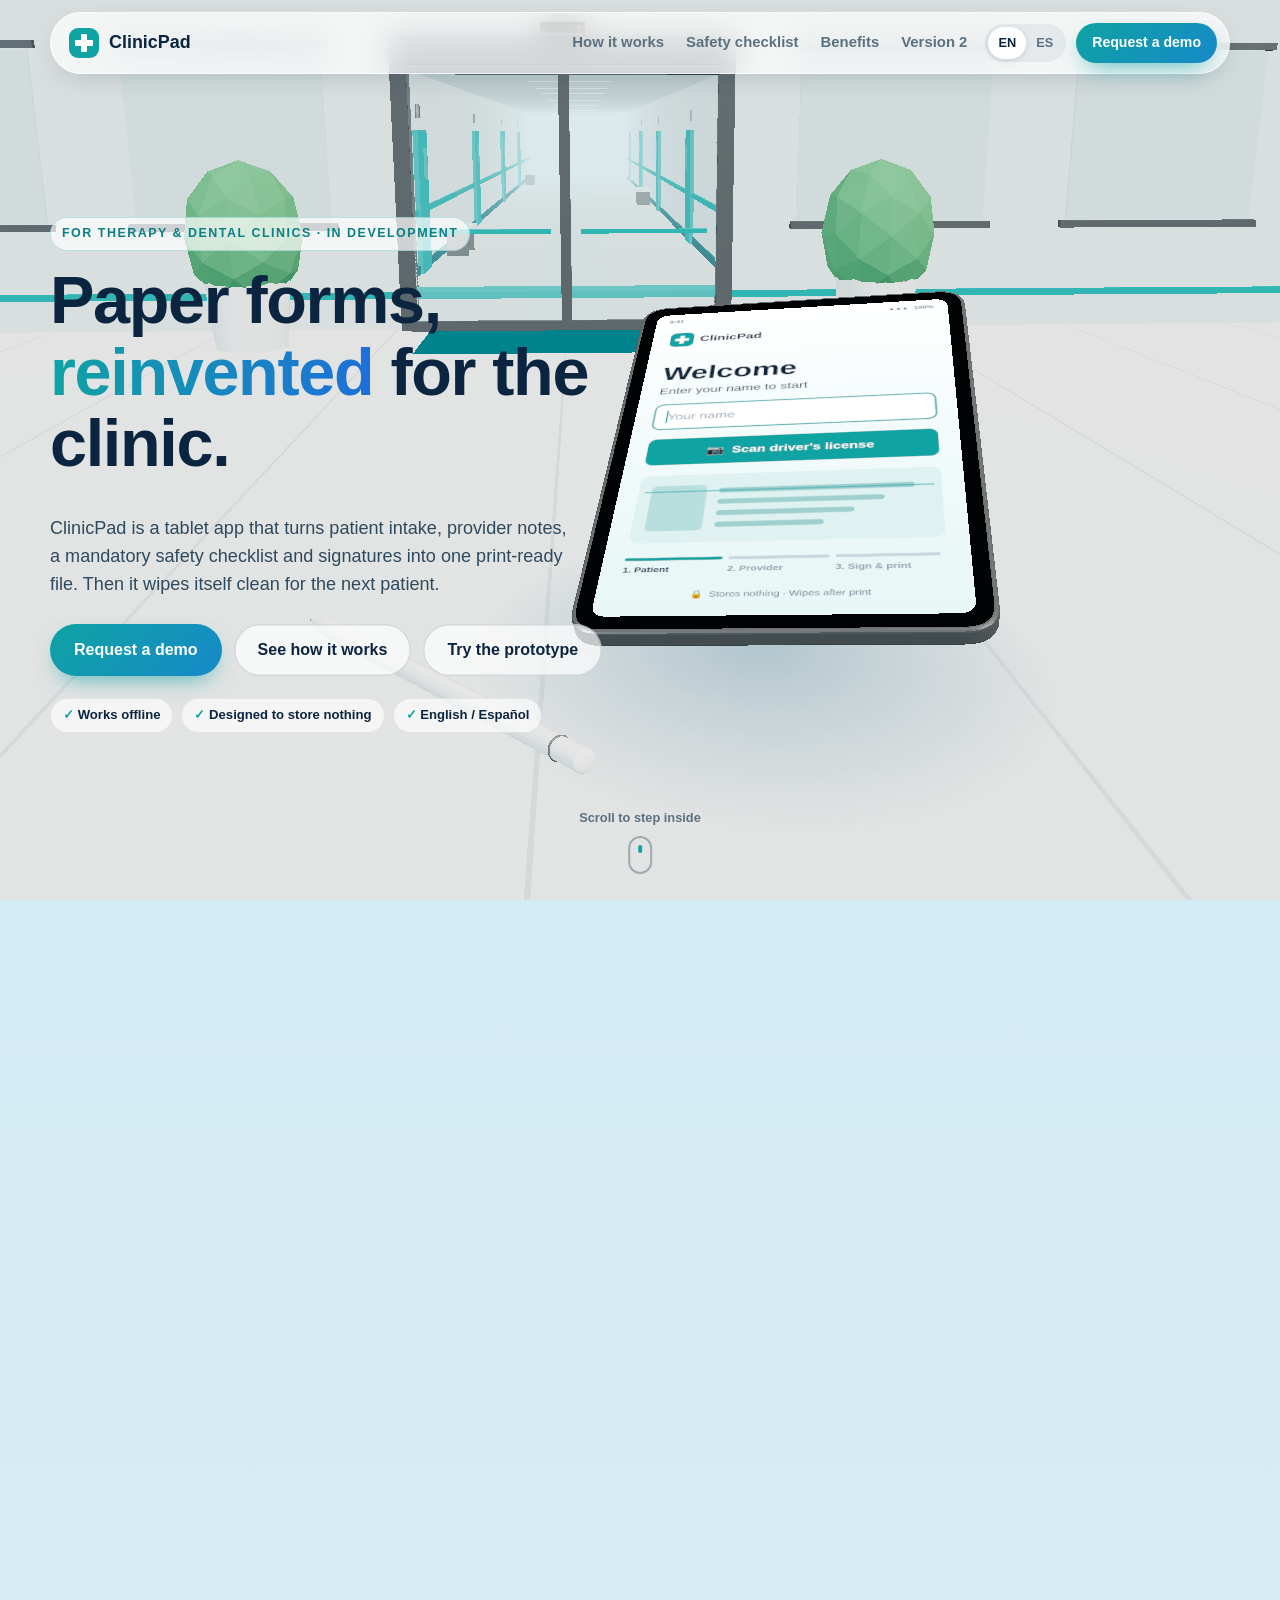
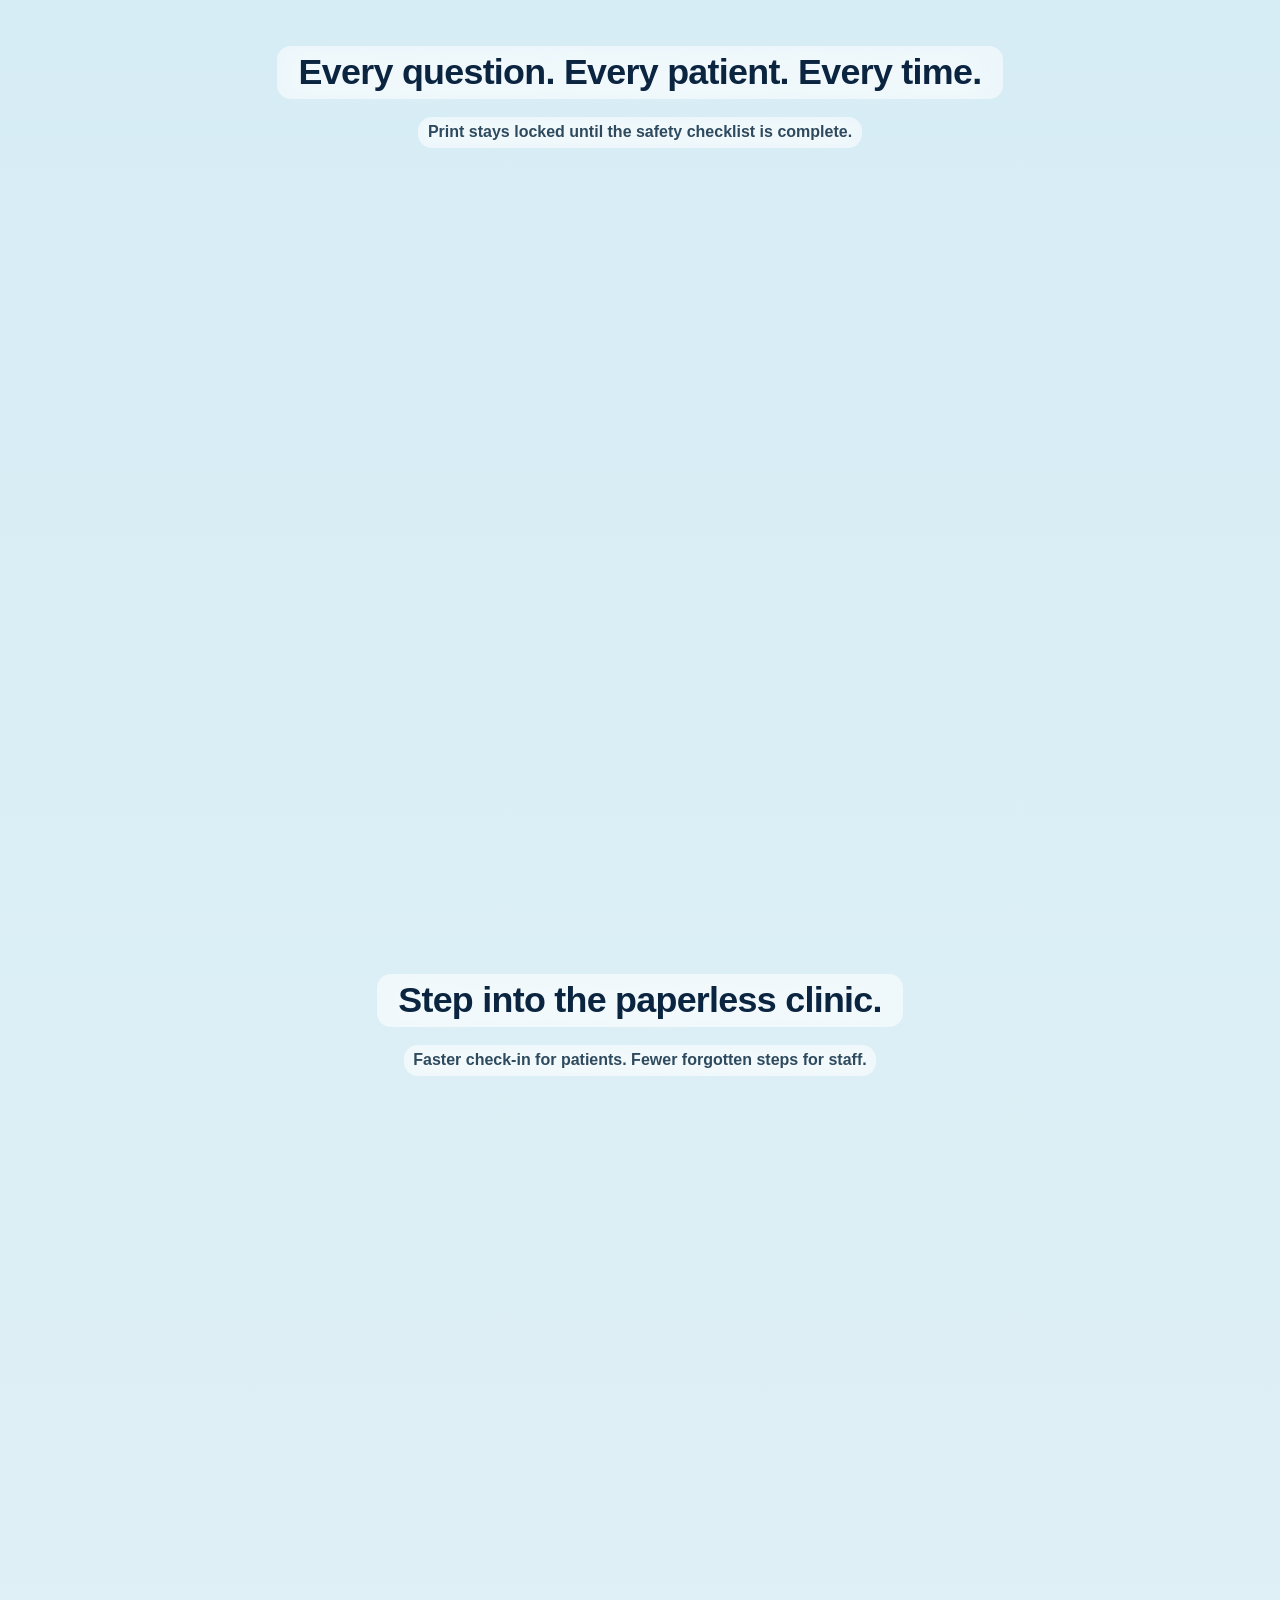
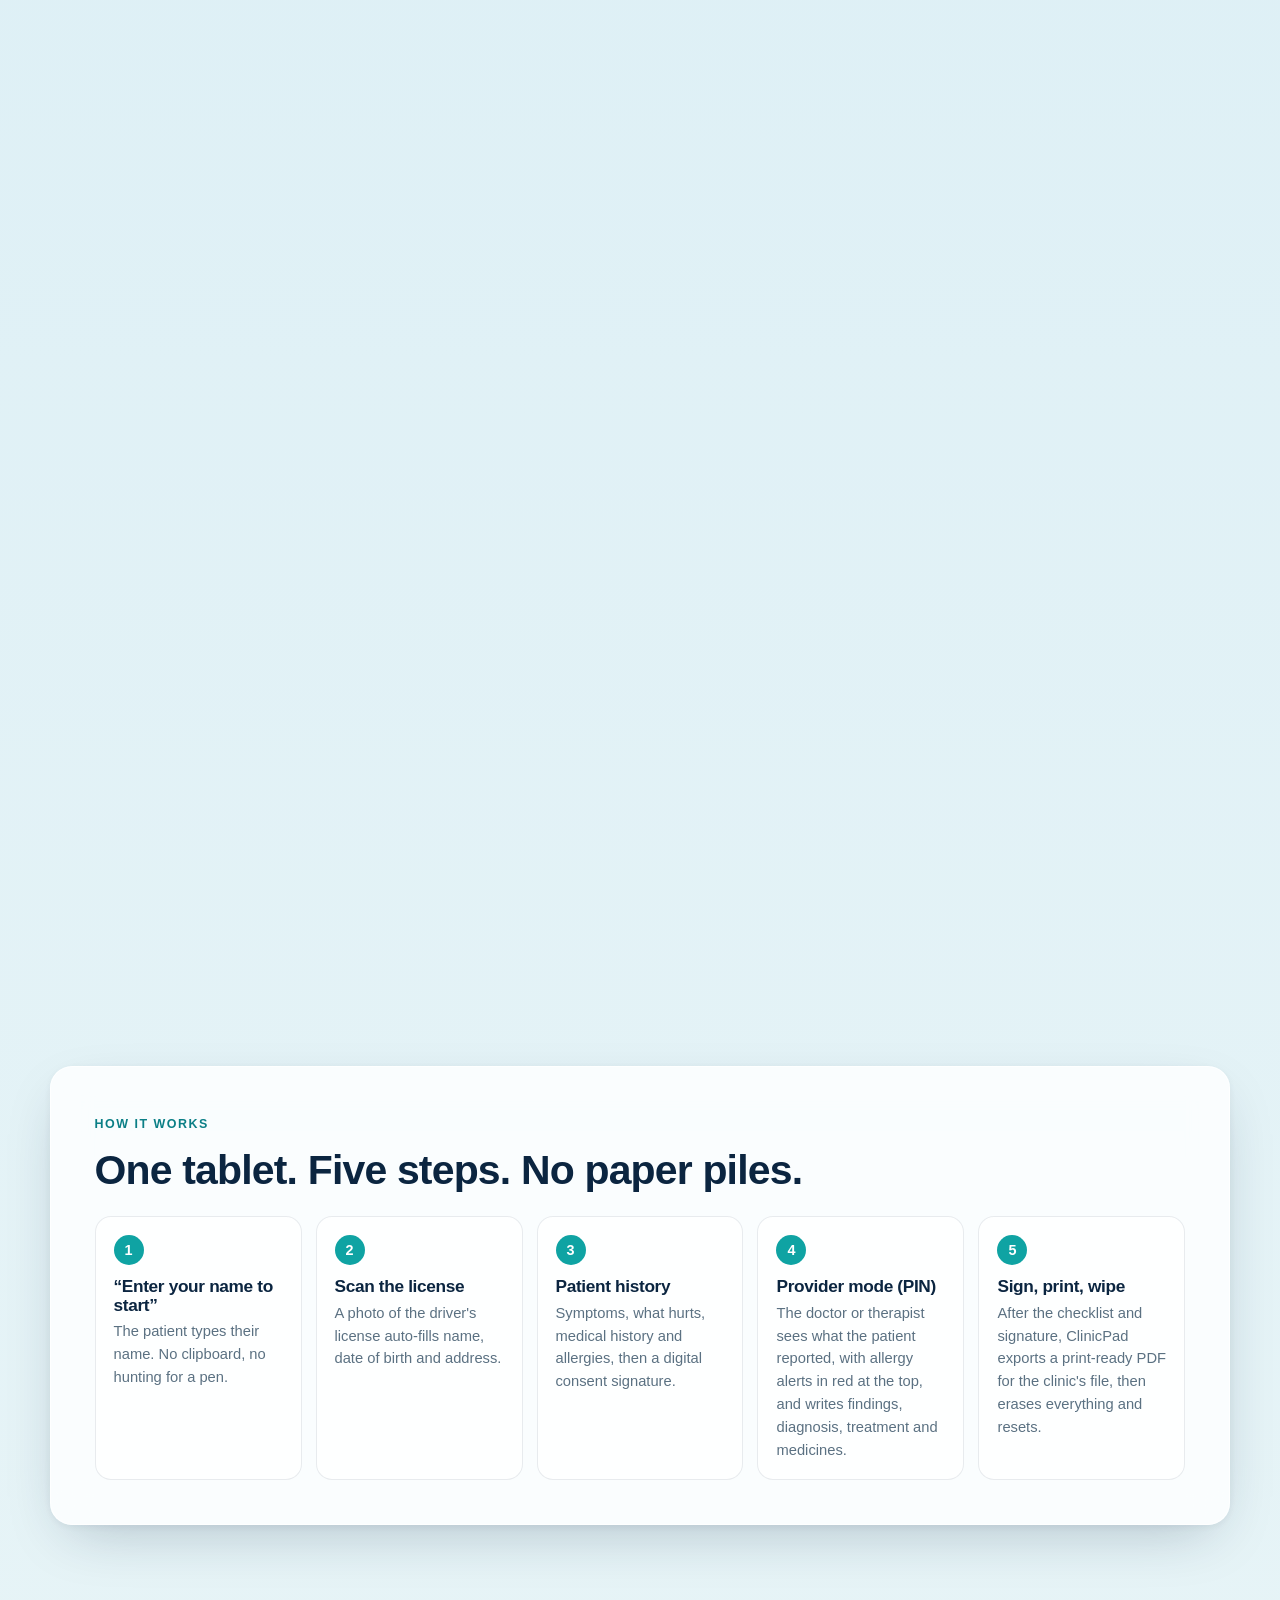
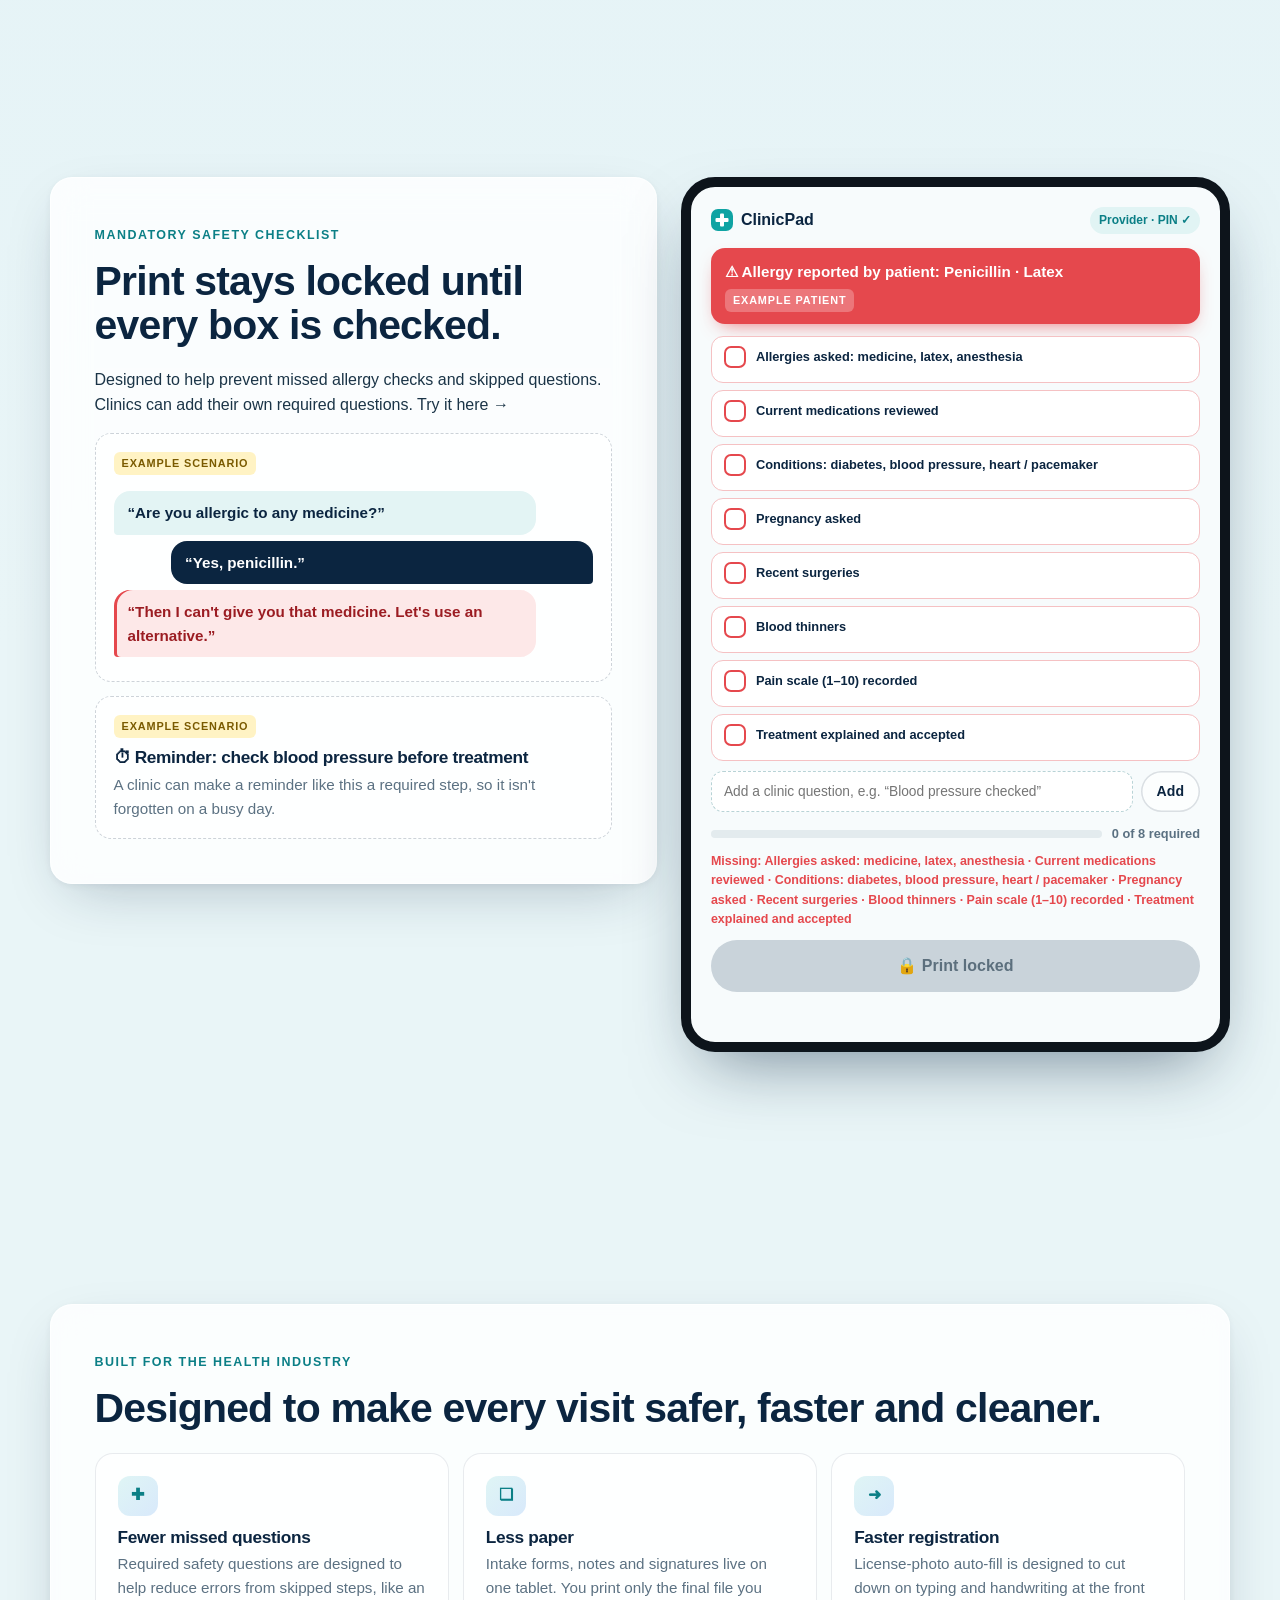
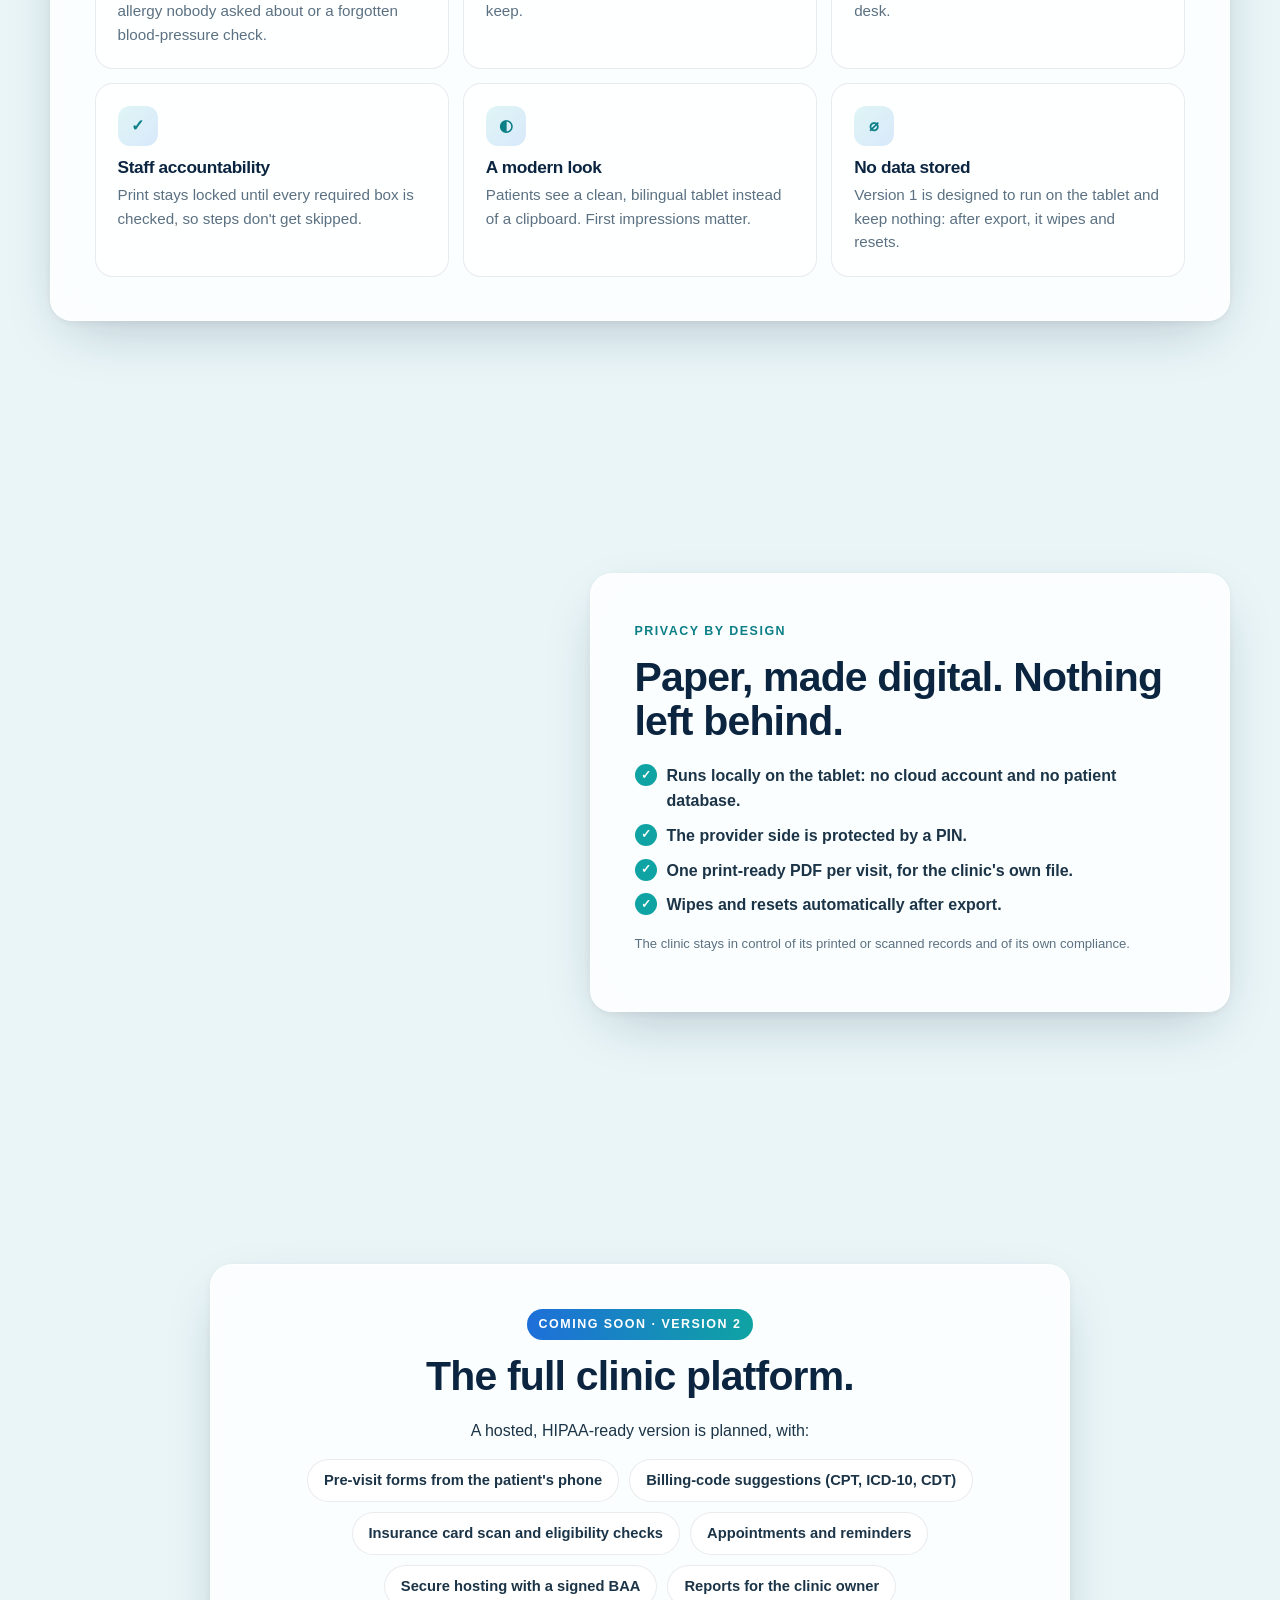
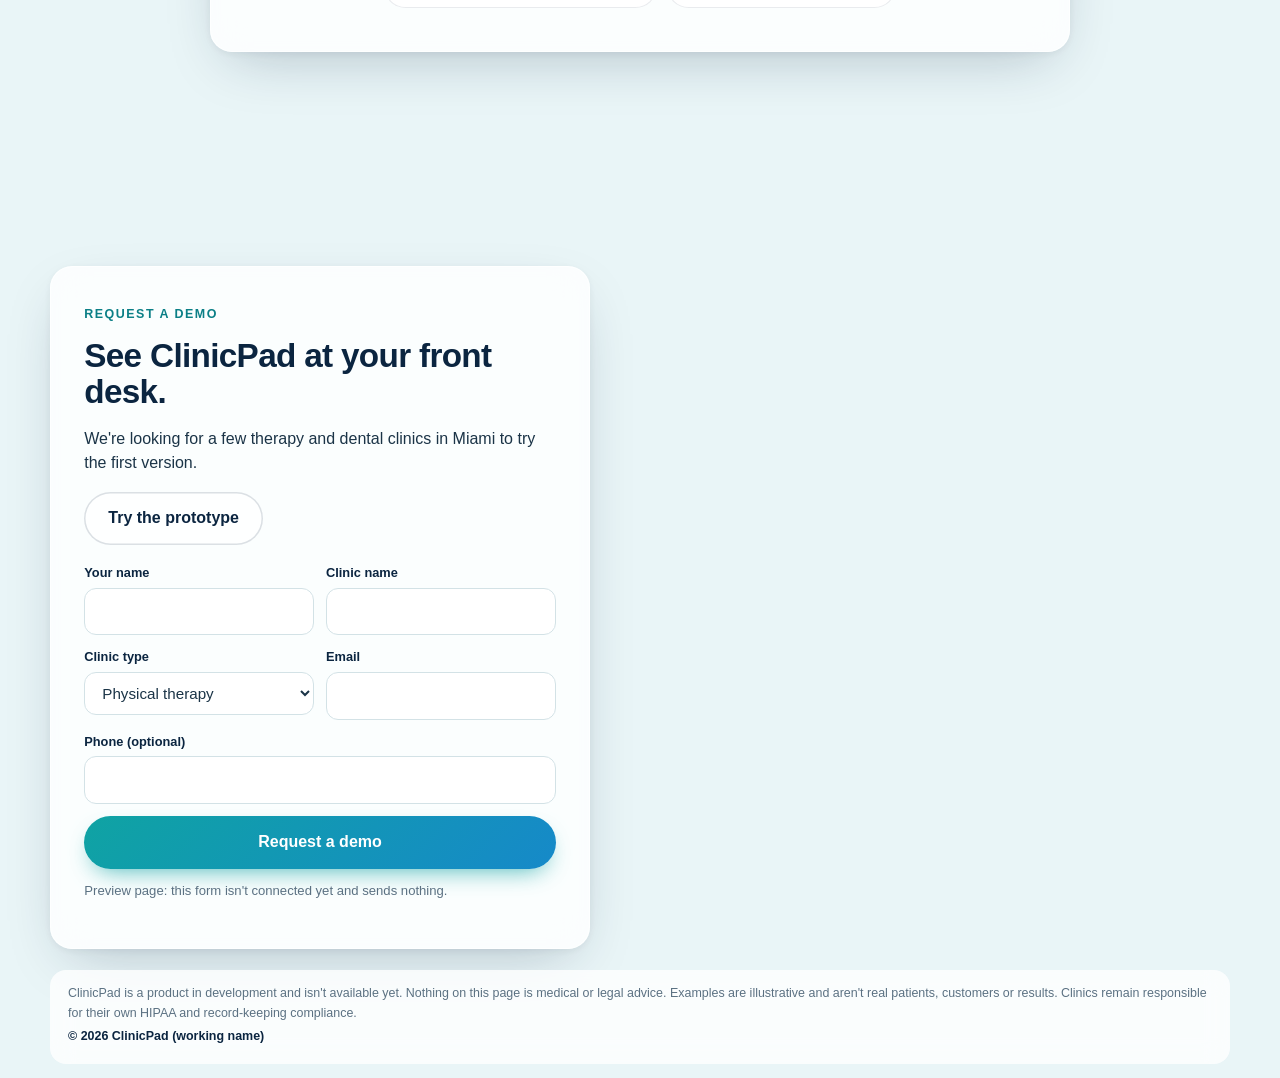
==== commit 1d72da9c: "Landing: add 'Prueba la demo' links to the /app prototype" ====
--- a/index.html
+++ b/index.html
@@ -40,6 +40,7 @@
       <div class="cta-row">
         <a class="btn" href="#demo" data-i18n="hero_cta1"></a>
         <a class="btn btn-ghost" href="#how" data-i18n="hero_cta2"></a>
+        <a class="btn btn-ghost" href="./app/" data-i18n="try_app"></a>
       </div>
       <ul class="badges">
         <li data-i18n="badge1"></li><li data-i18n="badge2"></li><li data-i18n="badge3"></li>
@@ -155,6 +156,7 @@
       <p class="kicker" data-i18n="demo_kicker"></p>
       <h2 data-i18n="demo_title"></h2>
       <p data-i18n="demo_sub"></p>
+      <p><a class="btn btn-ghost" href="./app/" data-i18n="try_app"></a></p>
       <form id="demo-form" novalidate>
         <label><span data-i18n="f_name"></span><input name="name" required autocomplete="name" /></label>
         <label><span data-i18n="f_clinic"></span><input name="clinic" required autocomplete="organization" /></label>
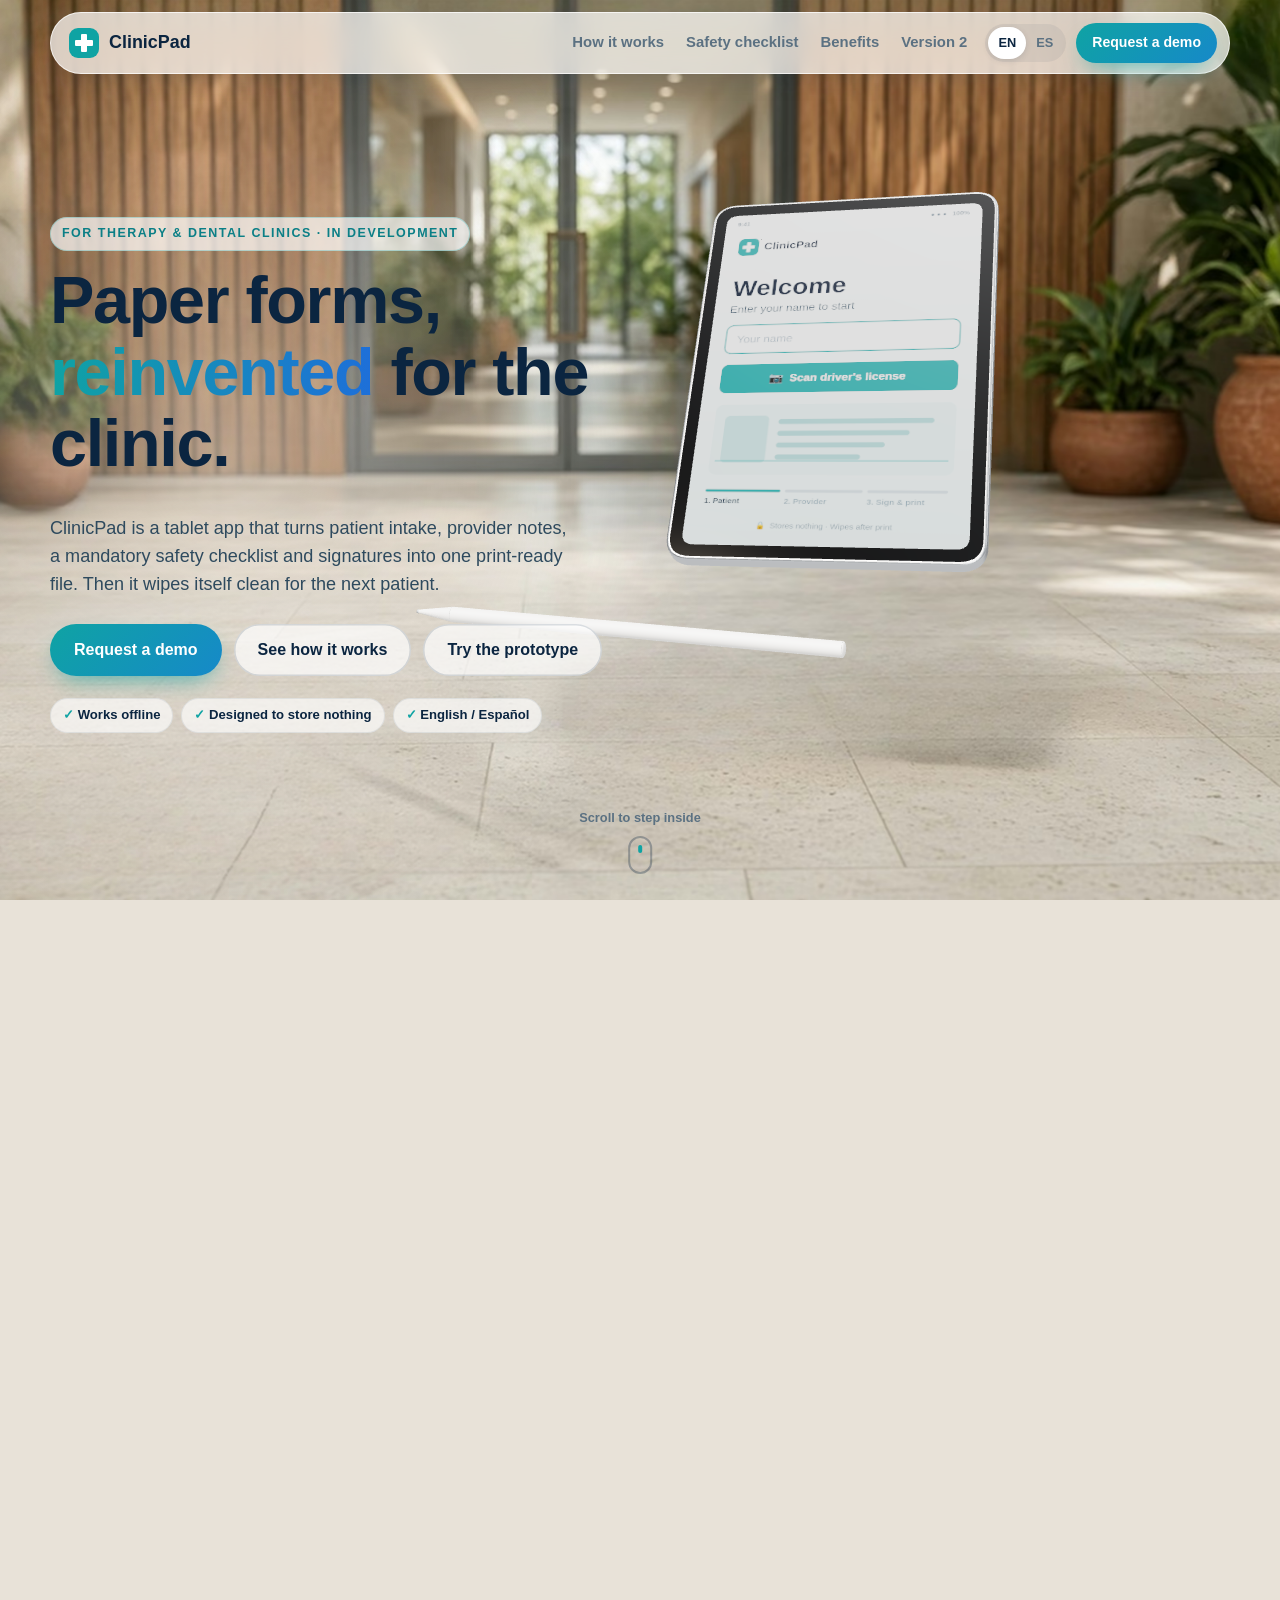
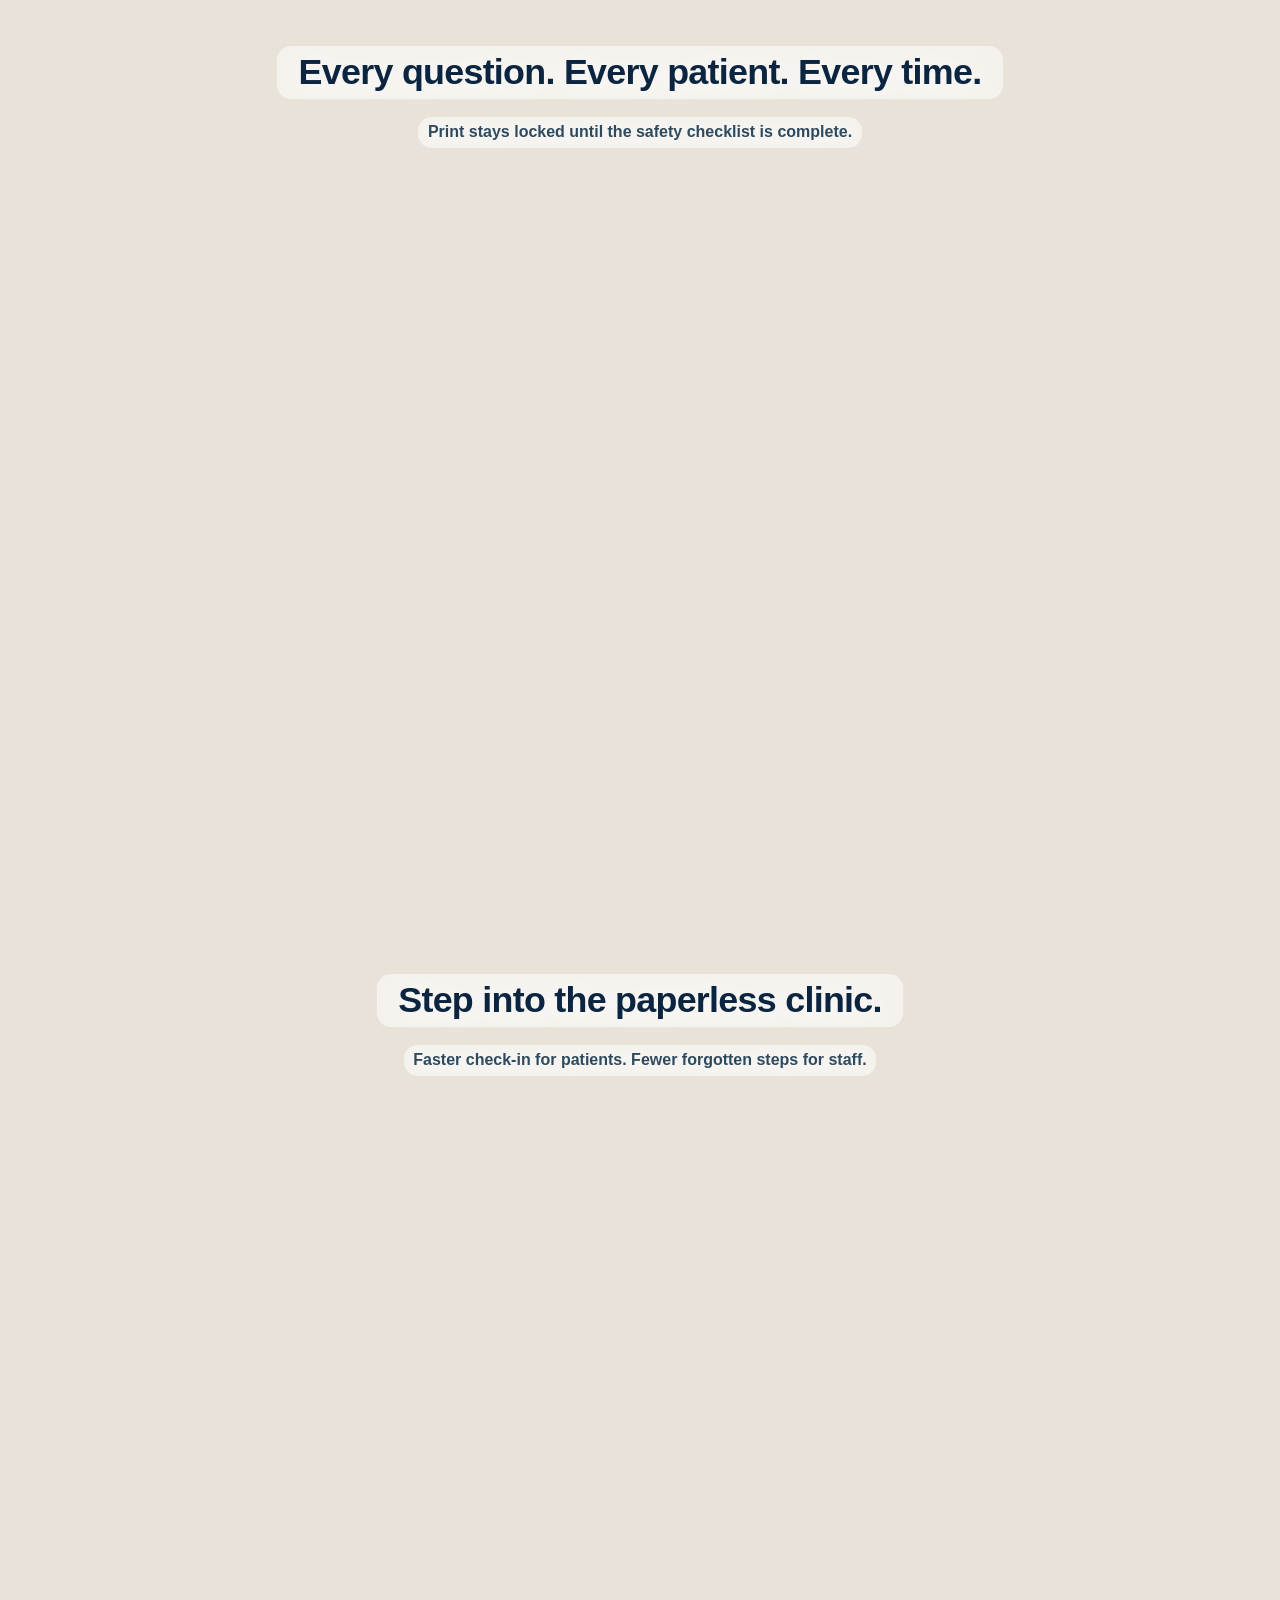
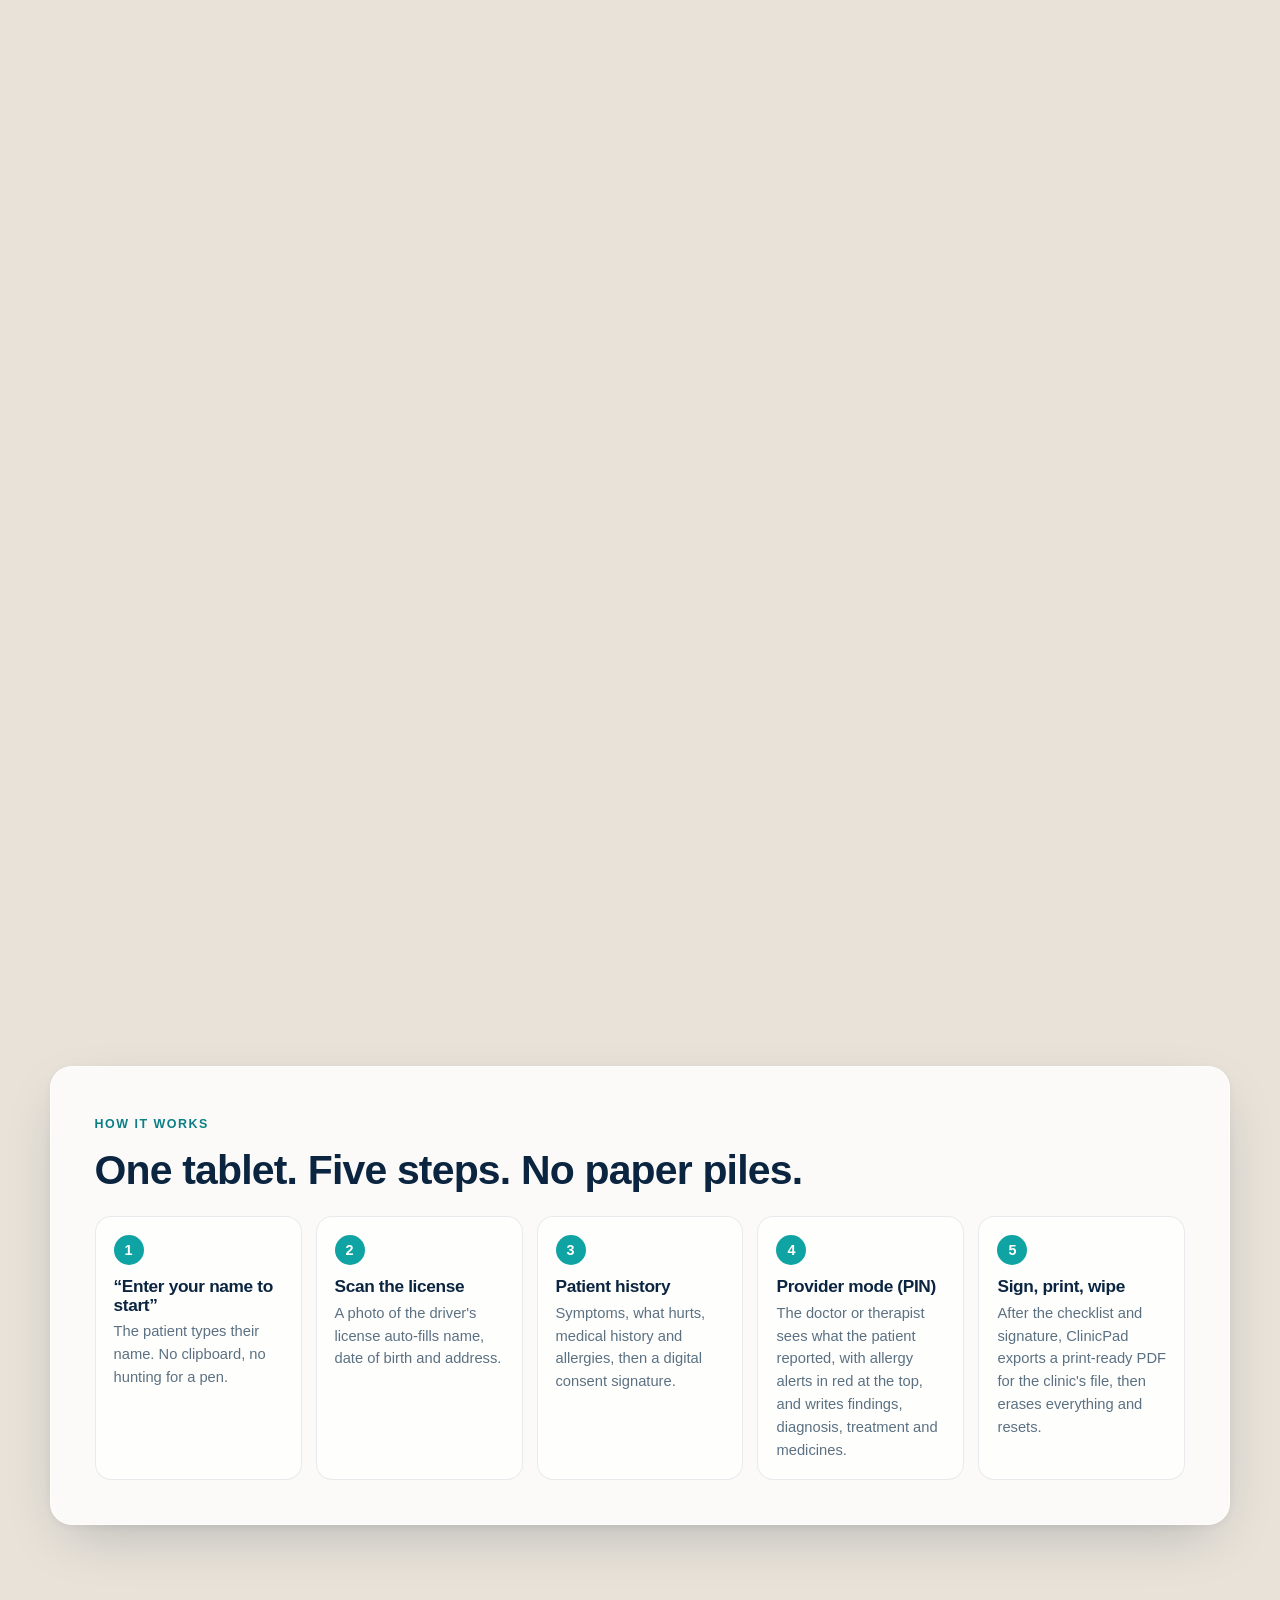
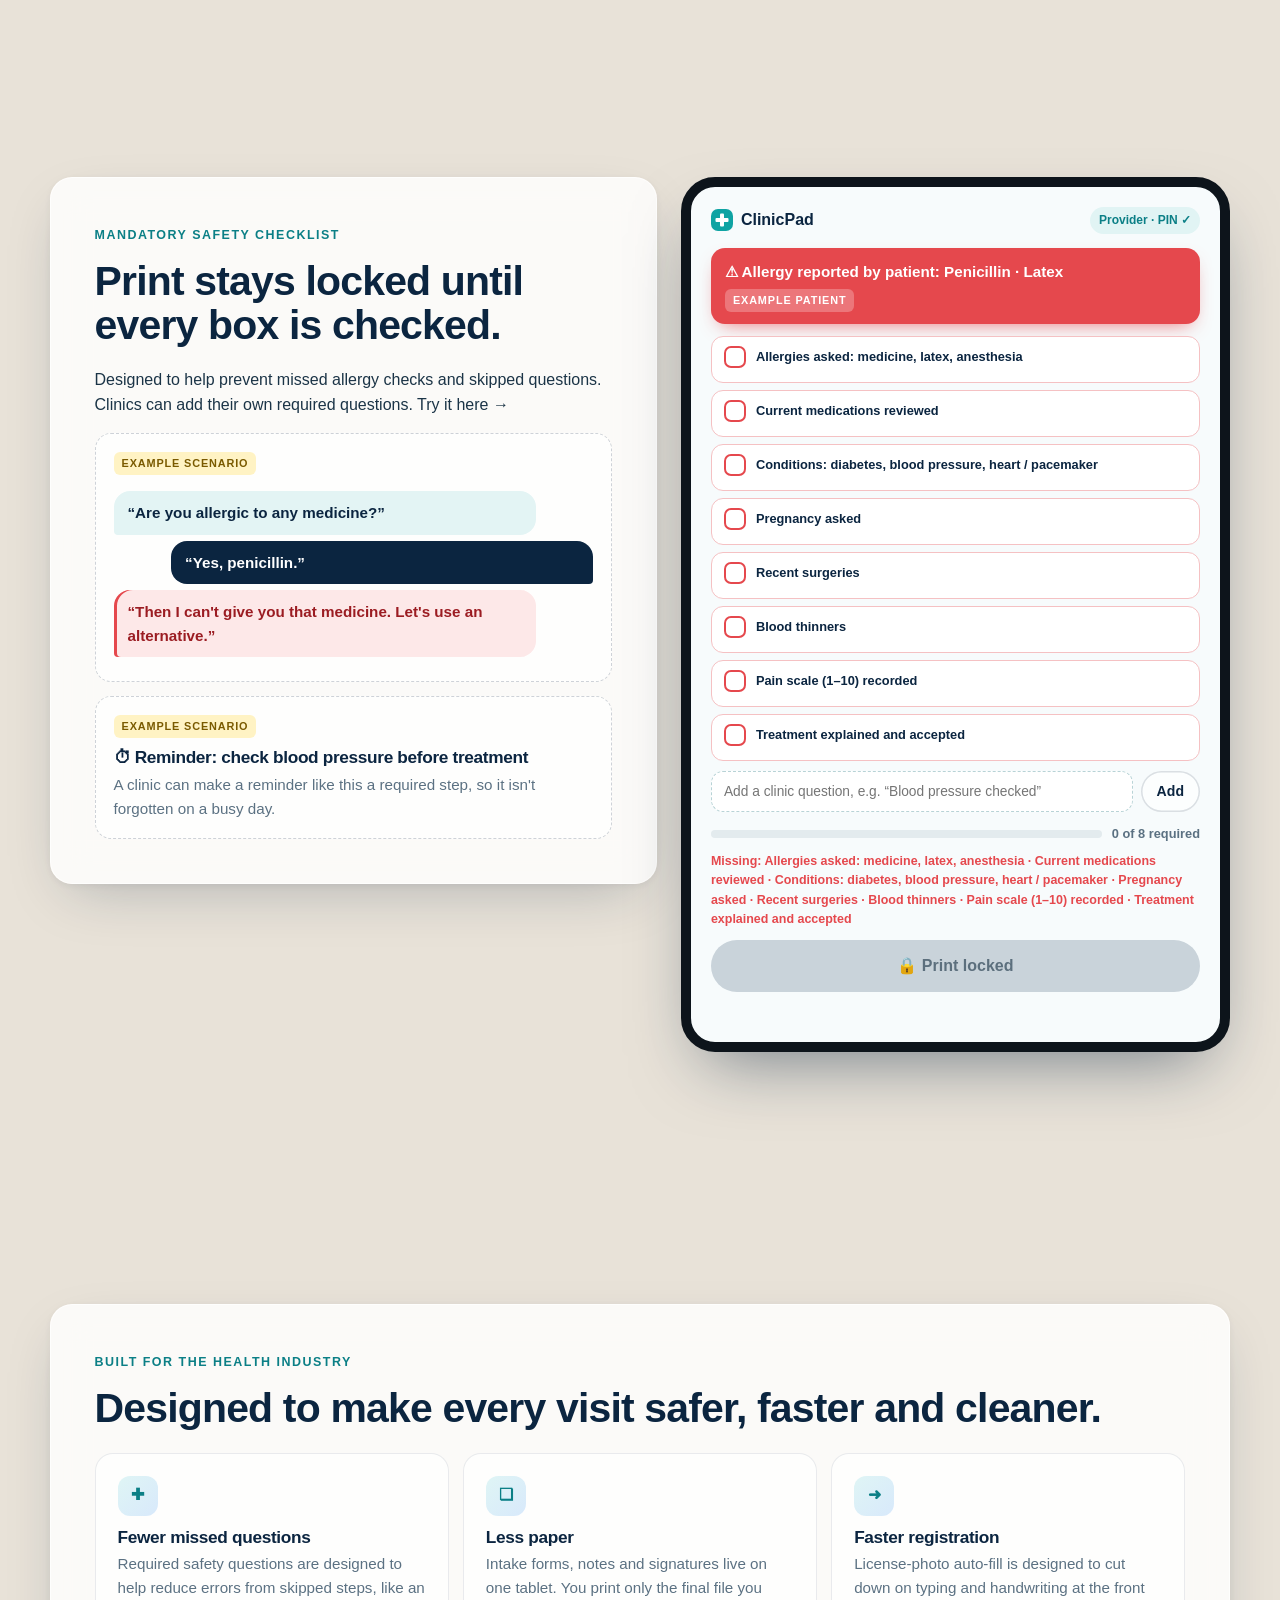
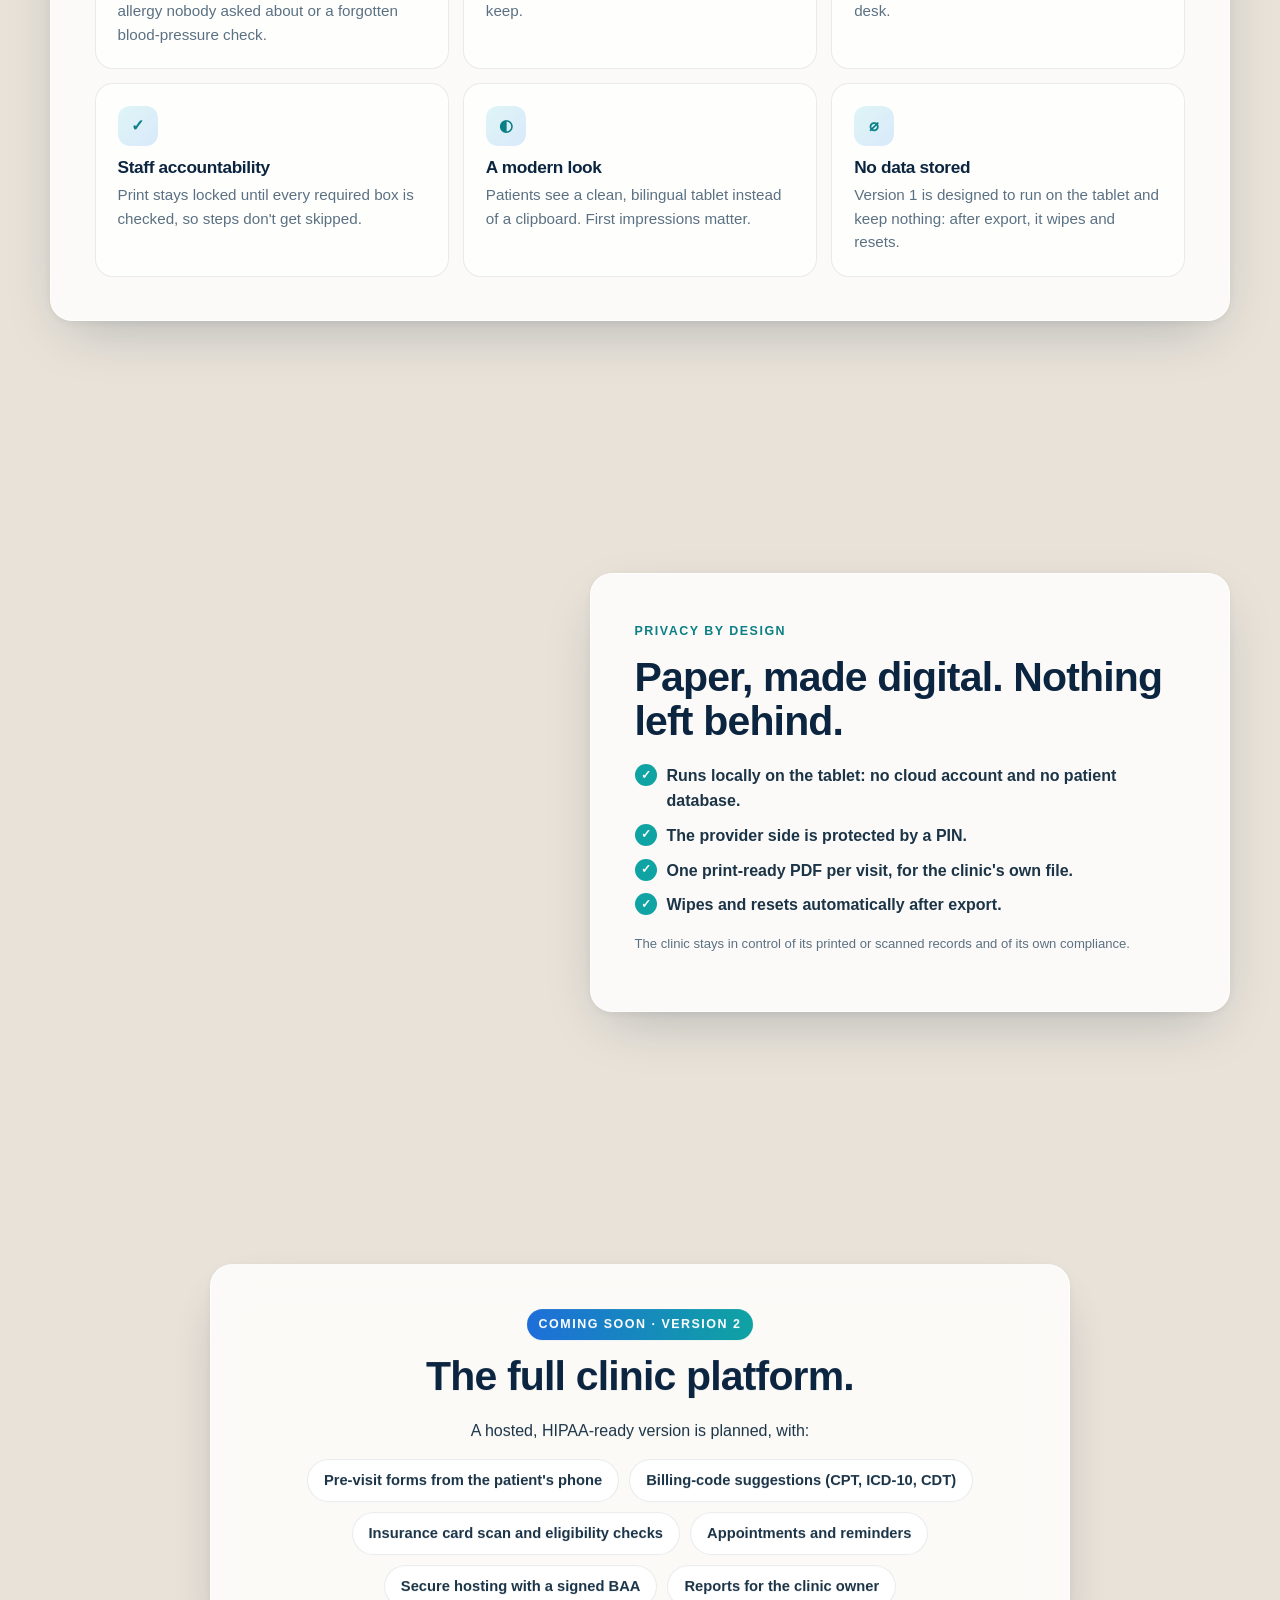
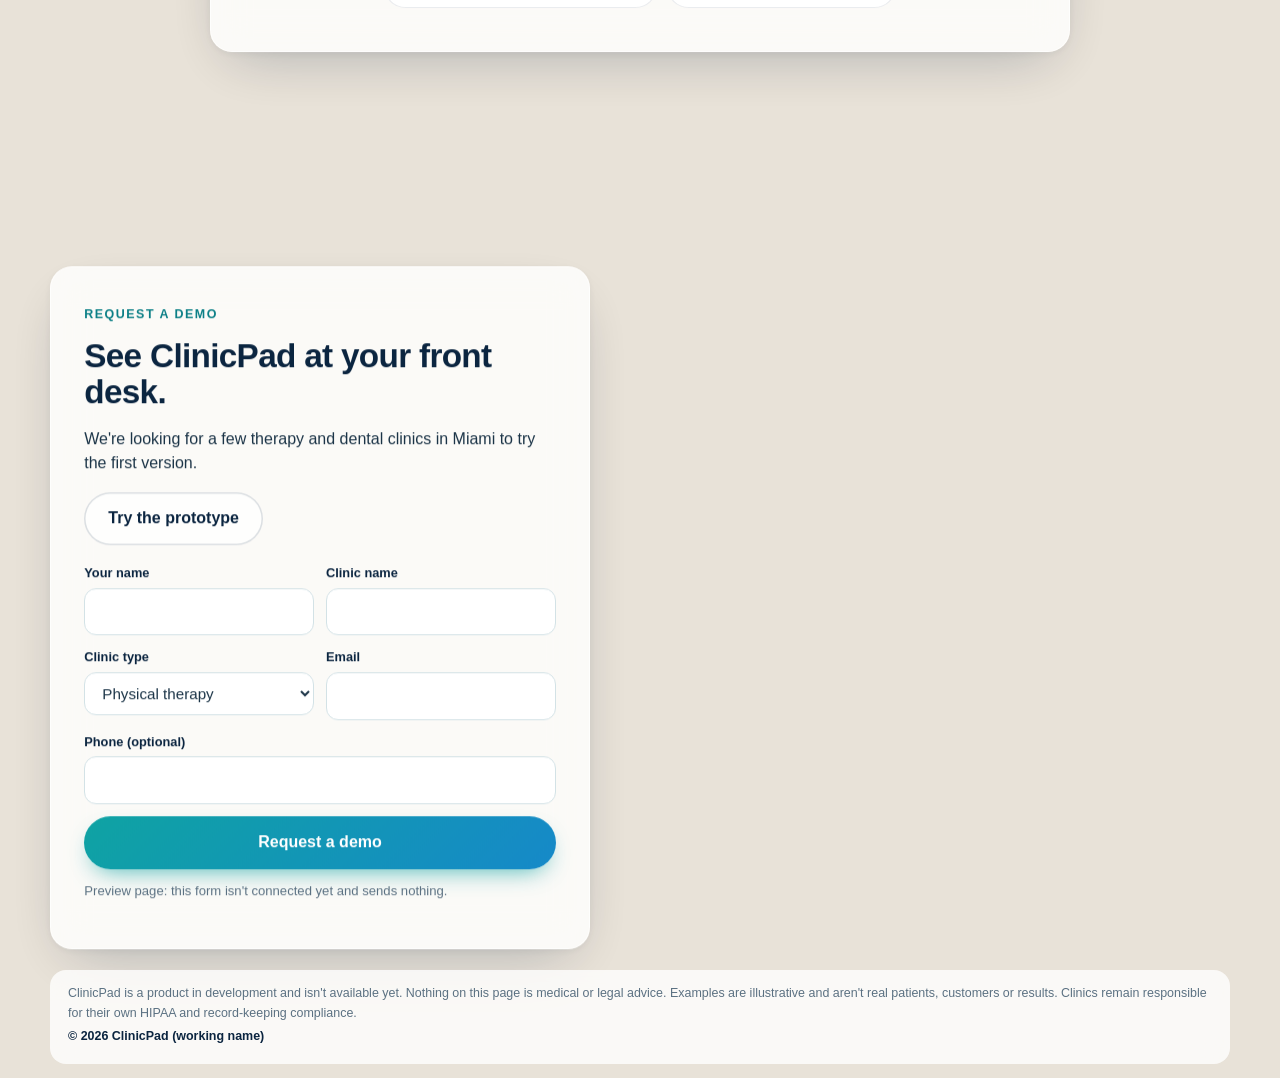
==== commit 1050c8ff: "Photo-plate landing (code 2/4): index, main, README, scene source" ====
--- a/index.html
+++ b/index.html
@@ -11,8 +11,13 @@
 <script type="importmap">{ "imports": { "three": "./vendor/three.module.min.js" } }</script>
 </head>
 <body>
+<div id="plates" aria-hidden="true">
+  <div class="plate" id="p-hall"><div class="box"><img data-plate="hall" alt="" decoding="async" /></div></div>
+  <div class="plate" id="p-river"><div class="box"><img data-plate="river" alt="" decoding="async" /></div></div>
+  <div class="plate" id="p-hero"><div class="box"><img class="half l" data-plate="hero" alt="" /><img class="half r" data-plate="hero" alt="" /><i class="seam"></i></div><div class="veil"></div></div>
+</div>
 <canvas id="gl" aria-hidden="true"></canvas>
-<div id="css-bg" aria-hidden="true"><div class="css-tablet"><div class="css-screen"></div></div><div class="css-river"></div></div>
+<div id="css-bg" aria-hidden="true"><div class="css-tablet"><div class="css-screen"></div></div></div>
 <div id="loader"><div class="loader-mark"></div></div>
 
 <header class="nav">
--- a/css/styles.css
+++ b/css/styles.css
@@ -6,8 +6,22 @@
 }
 *{box-sizing:border-box}
 html{scroll-behavior:smooth;-webkit-text-size-adjust:100%}
-body{margin:0;color:var(--ink);background:linear-gradient(#cfe9f4,#e9f5f7 60%);min-height:100vh;overflow-x:hidden;line-height:1.55}
-#gl{position:fixed;inset:0;width:100vw;height:100vh;display:block;z-index:0}
+body{margin:0;color:var(--ink);background:#e8e2d8;min-height:100vh;overflow-x:hidden;line-height:1.55}
+#gl{position:fixed;inset:0;width:100vw;height:100vh;display:block;z-index:1;pointer-events:none}
+/* photo plates (full-bleed backgrounds) */
+#plates{position:fixed;inset:0;z-index:0;overflow:hidden;background:#e8e2d8}
+.plate{position:absolute;inset:0;overflow:hidden}
+.plate .box{position:absolute;left:50%;top:50%;width:max(100vw,177.78vh);height:max(100vh,56.25vw);transform-origin:50% 50%;will-change:transform;
+  margin-left:calc(max(100vw,177.78vh) / -2);margin-top:calc(max(100vh,56.25vw) / -2)}
+.plate img{position:absolute;inset:0;width:100%;height:100%;display:block;user-select:none;-webkit-user-drag:none;will-change:transform}
+.plate img:not([src]){visibility:hidden}
+#p-hall,#p-river{visibility:hidden}
+#p-river .box{transform-origin:50% 62%}
+.half.l{clip-path:inset(0 54.6% 0 0)}
+.half.r{clip-path:inset(0 0 0 45.4%)}
+.seam{position:absolute;left:45.4%;top:0;bottom:47%;width:.5%;margin-left:-.25%;opacity:0;background:linear-gradient(90deg,transparent,rgba(255,255,255,.55),transparent)}
+.veil{position:absolute;inset:0;pointer-events:none;background:radial-gradient(48% 70% at 18% 52%,rgba(250,247,242,.5),rgba(250,247,242,.12) 60%,transparent 80%)}
+@media (max-width:640px){.veil{background:linear-gradient(rgba(250,247,242,.35),transparent 60%)}}
 main,header{position:relative;z-index:2}
 h1,h2,h3{color:var(--navy);letter-spacing:-.02em;line-height:1.08;margin:0 0 .5em}
 h1{font-size:clamp(2.4rem,5.2vw,4.4rem);font-weight:800}
@@ -156,16 +170,12 @@
 /* no-WebGL / low-power fallback */
 #css-bg{display:none}
 .no3d #gl{display:none}
-.no3d #css-bg{display:block;position:fixed;inset:0;z-index:0;background:linear-gradient(#cfe9f4,#eaf6f8 55%,#dff0ee)}
+.no3d #css-bg{display:block;position:fixed;inset:0;z-index:1;pointer-events:none}
 .no3d .css-tablet{position:absolute;right:8vw;top:22vh;width:min(30vw,280px);aspect-ratio:1.7/2.4;border-radius:26px;background:#0b0f14;border:6px solid #d7dce1;transform:perspective(900px) rotateX(38deg) rotateZ(-10deg);box-shadow:0 40px 60px -30px rgba(11,37,64,.6);animation:float 5s ease-in-out infinite}
 .no3d .css-screen{position:absolute;inset:10px;border-radius:16px;background:linear-gradient(#fff,#e7f6f6)}
 .no3d .css-screen:before{content:"Enter your name to start";position:absolute;left:10%;right:10%;top:30%;font:700 14px/1.2 sans-serif;color:var(--navy)}
 .no3d .css-screen:after{content:"";position:absolute;left:10%;right:10%;top:45%;height:14%;border:2px solid var(--teal);border-radius:10px;background:#fff}
-.no3d .css-river{position:absolute;left:0;right:0;bottom:0;height:26vh;opacity:0;transition:opacity .6s;
-  background:repeating-linear-gradient(100deg,rgba(255,255,255,.22) 0 2px,transparent 2px 60px),linear-gradient(#37b3b8,#0f6d86);background-size:240px 100%,100% 100%;animation:flow 3s linear infinite}
-.no3d.at-river .css-river{opacity:1}
-.no3d.at-river .css-tablet{opacity:0}
-@keyframes flow{to{background-position:240px 0,0 0}}
+.no3d.past-hero .css-tablet{opacity:0}
 @keyframes float{50%{transform:perspective(900px) rotateX(34deg) rotateZ(-8deg) translateY(-10px)}}
 .no3d .stage.tall,.no3d .stage.taller{height:auto;min-height:70vh}
 
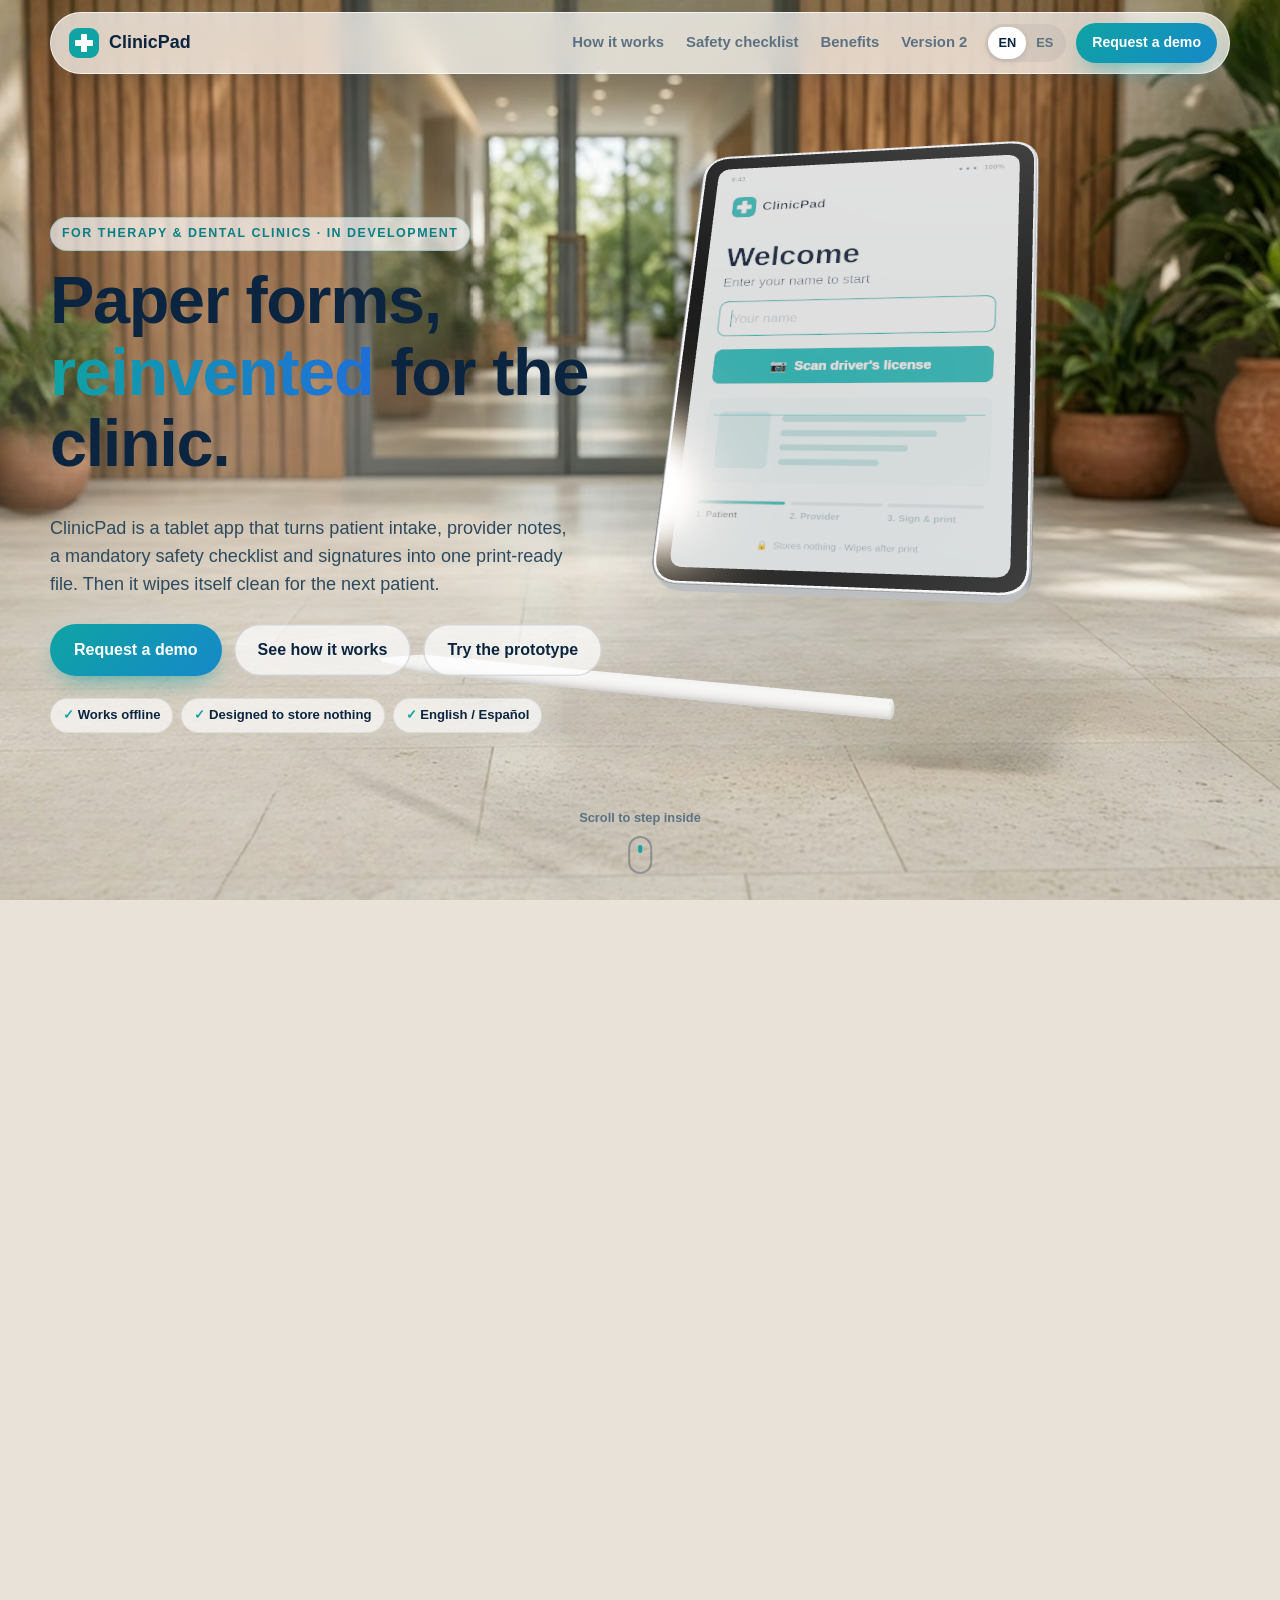
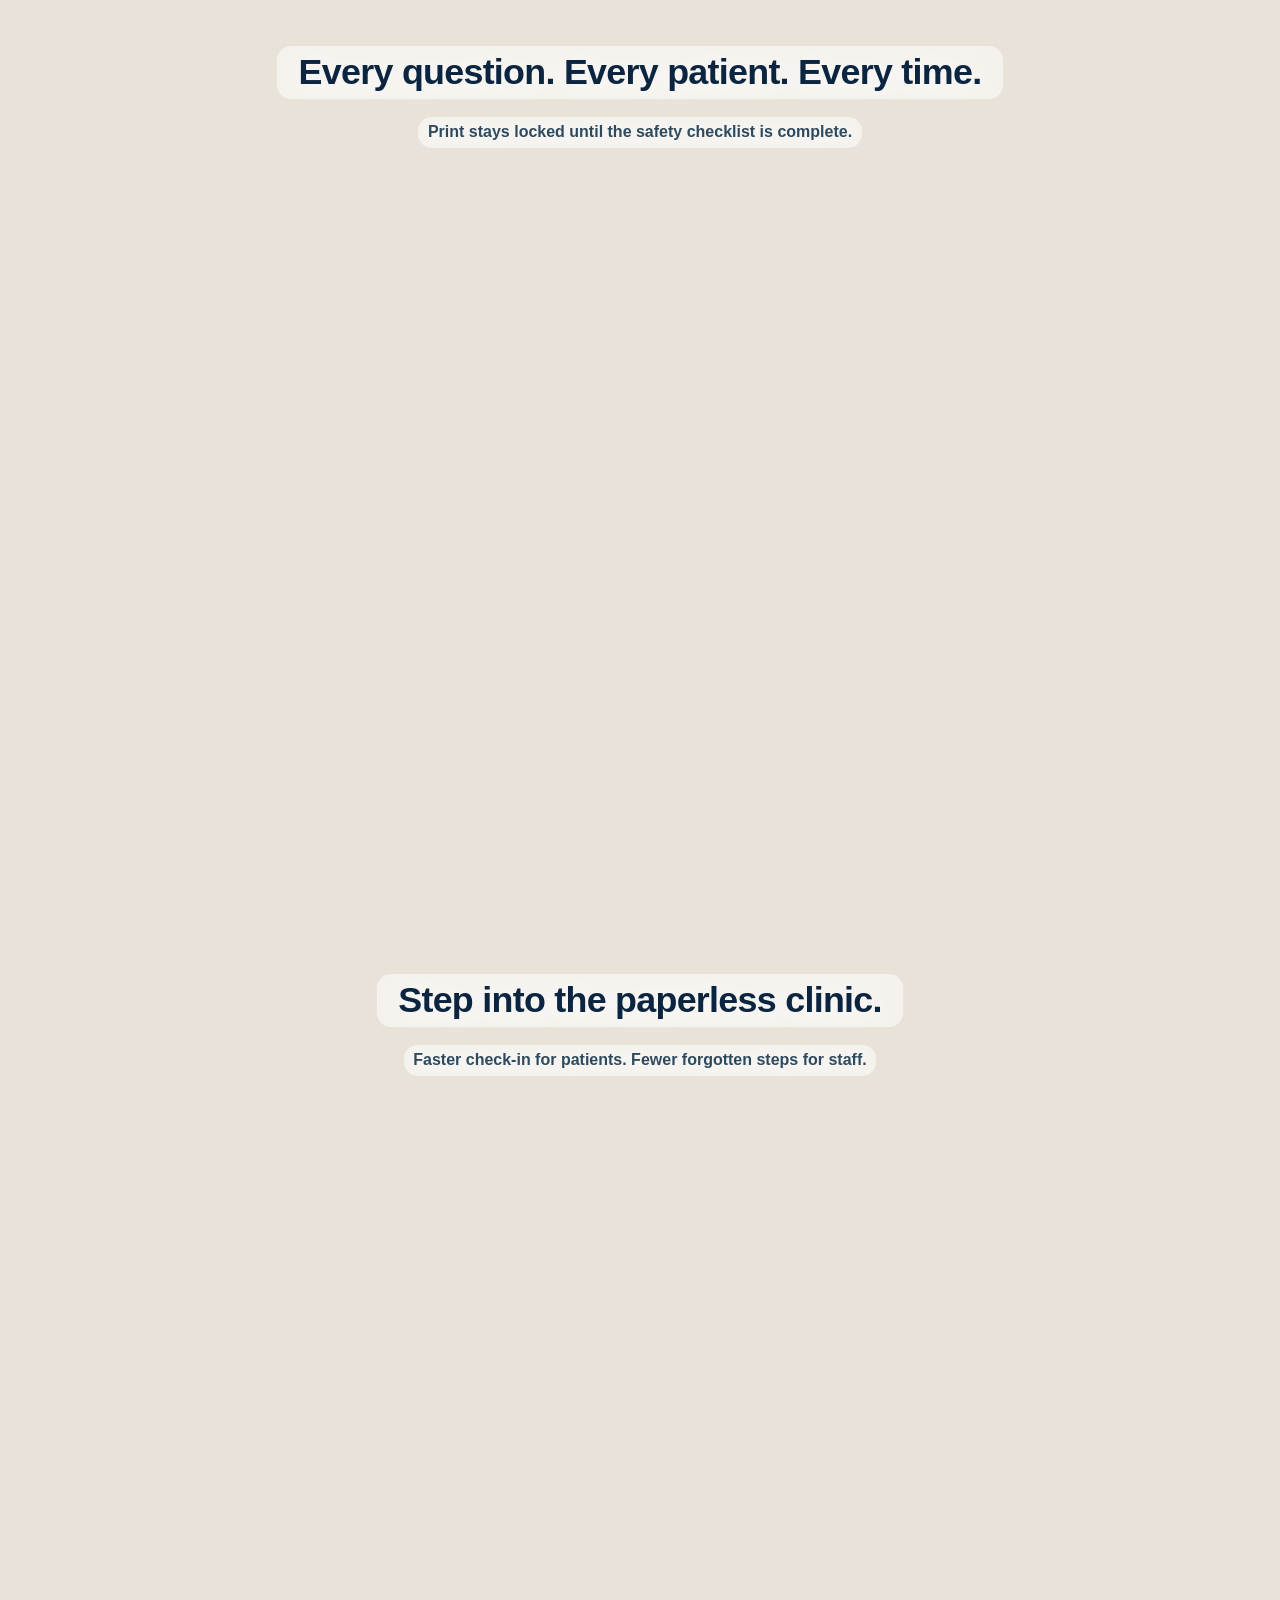
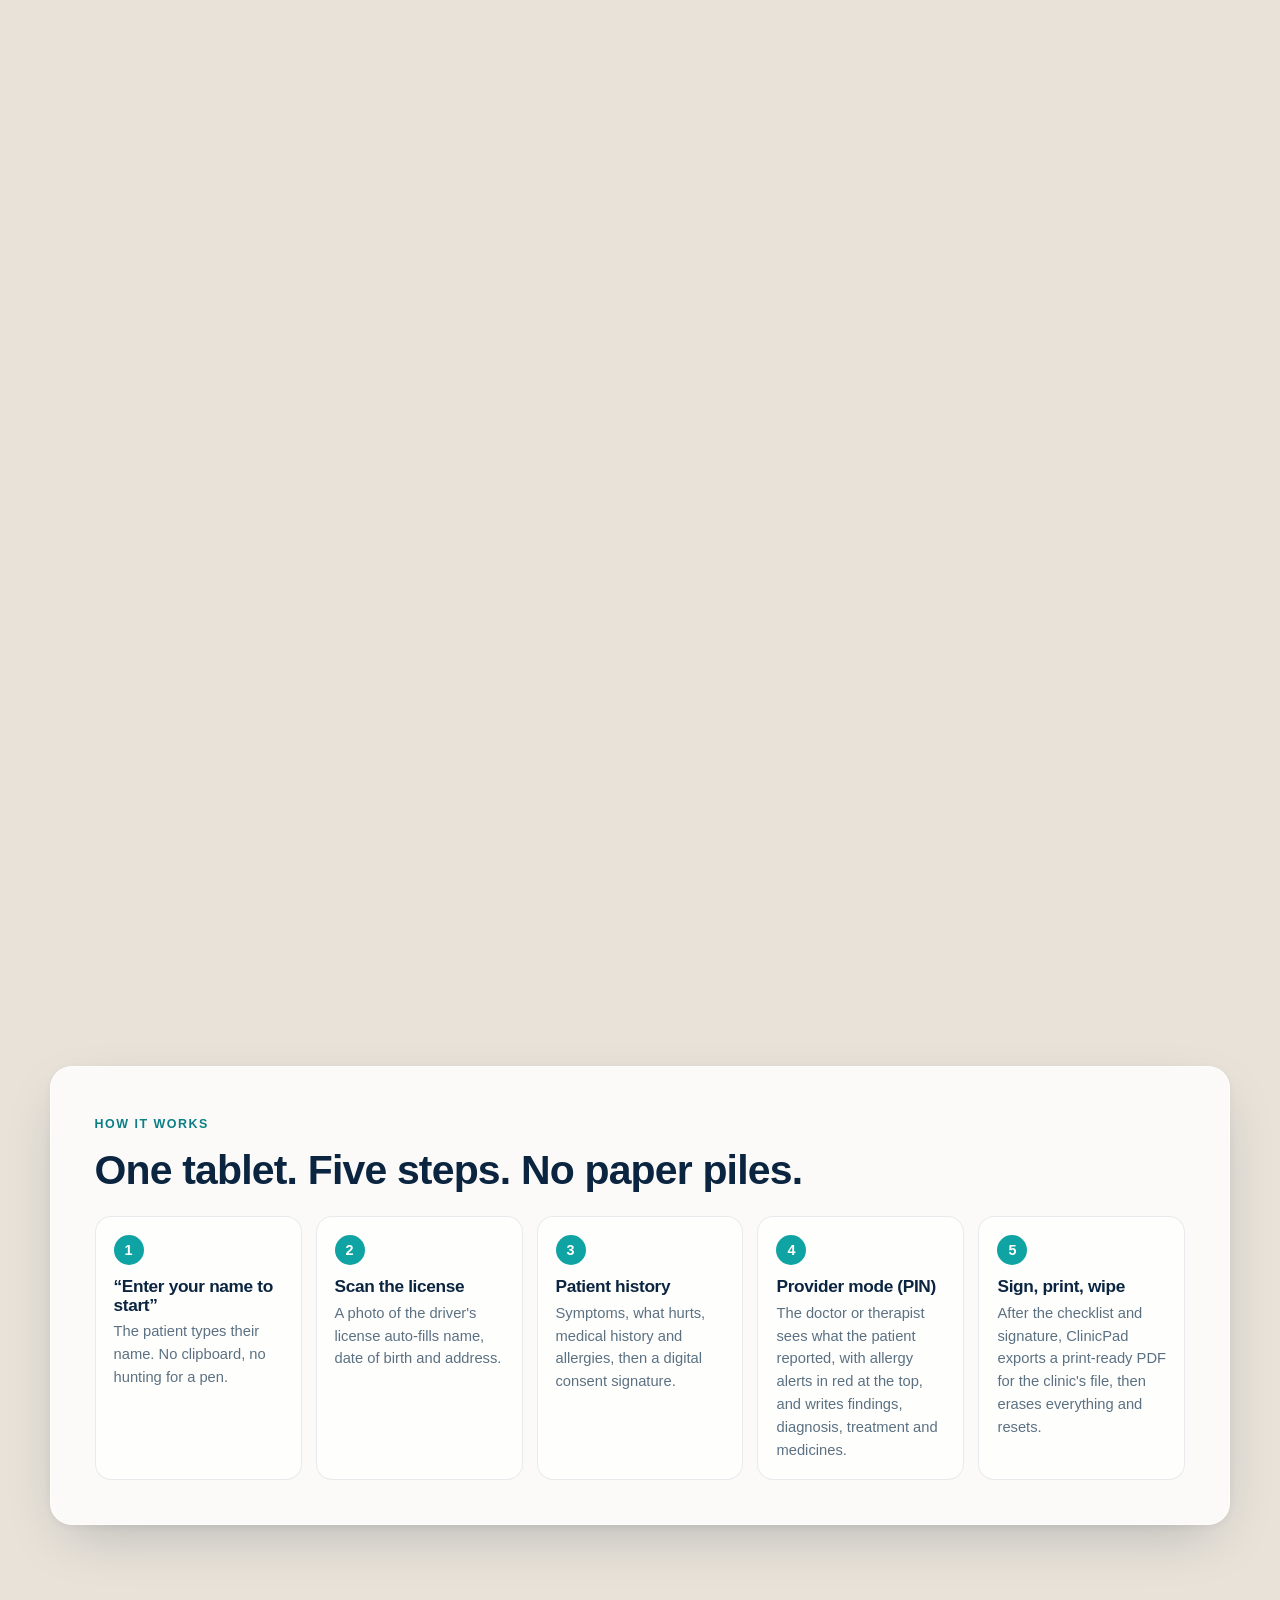
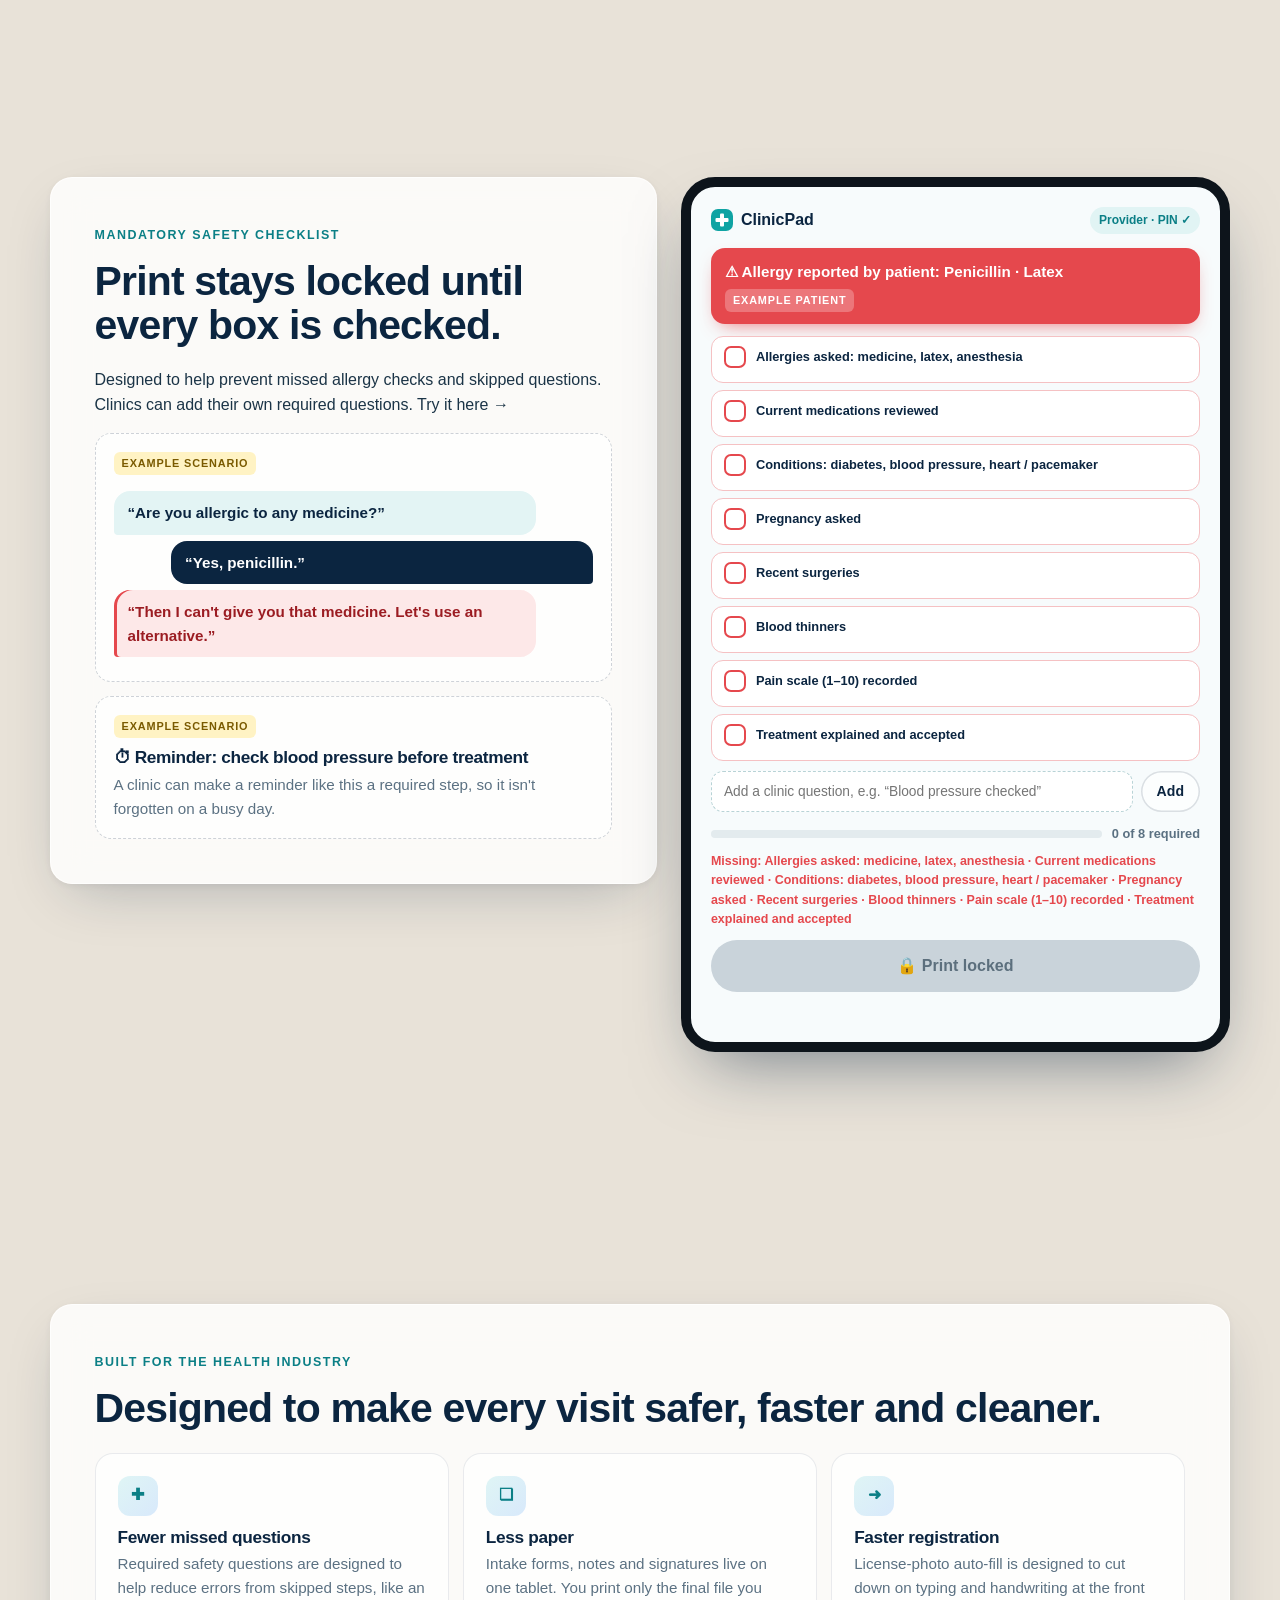
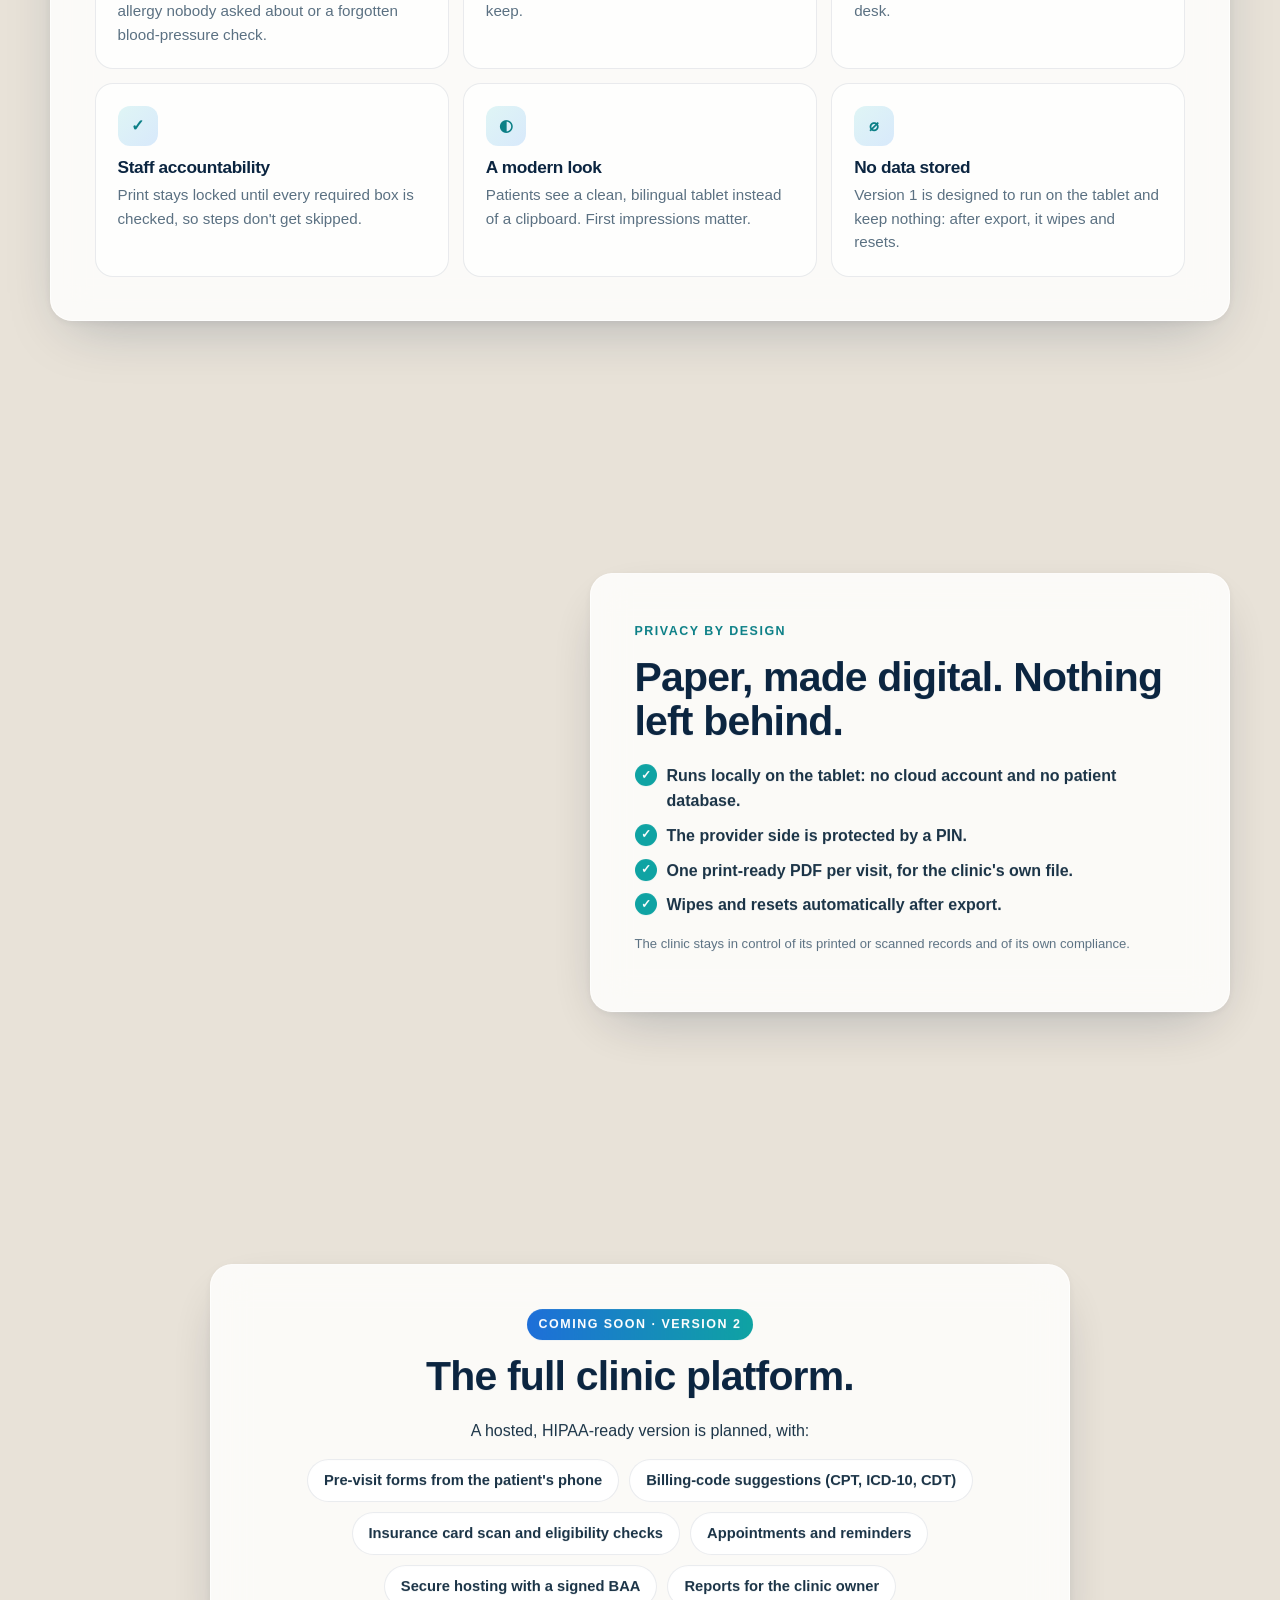
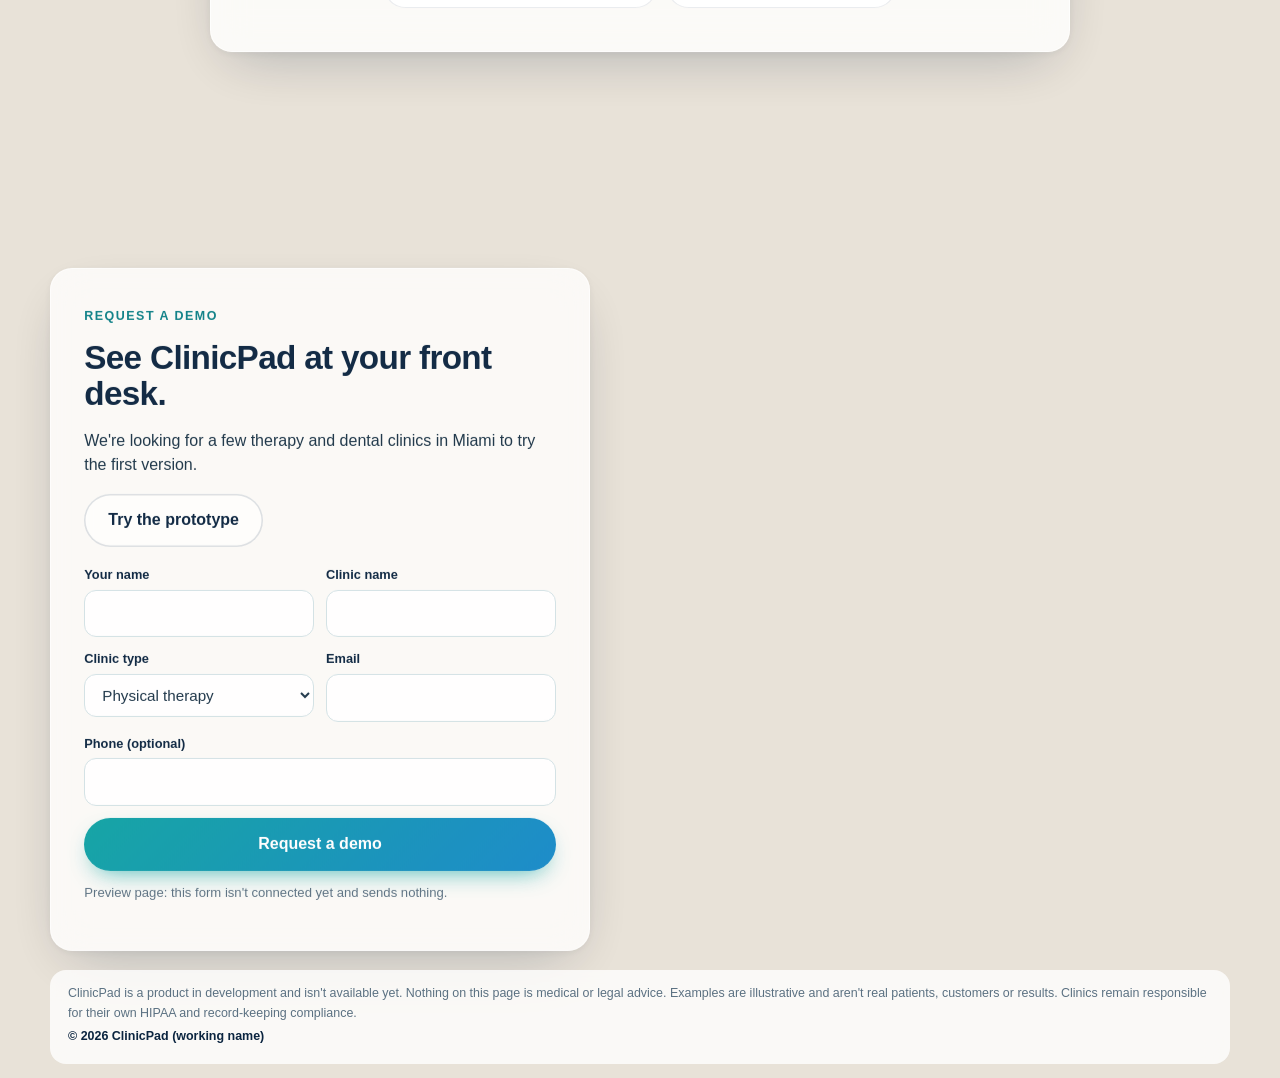
==== commit 6fd7cfd0: "Real CSS glass sliding doors, capped lobby zoom (3/3)" ====
--- a/index.html
+++ b/index.html
@@ -13,8 +13,14 @@
 <body>
 <div id="plates" aria-hidden="true">
   <div class="plate" id="p-hall"><div class="box"><img data-plate="hall" alt="" decoding="async" /></div></div>
+  <div id="doors">
+    <div class="door l"><i class="frost"></i><i class="handle"></i></div>
+    <div class="door r"><i class="frost"></i><i class="handle"></i></div>
+    <div class="pillar l"></div><div class="pillar r"></div>
+    <div class="header"><i class="sensor"></i></div>
+  </div>
   <div class="plate" id="p-river"><div class="box"><img data-plate="river" alt="" decoding="async" /></div></div>
-  <div class="plate" id="p-hero"><div class="box"><img class="half l" data-plate="hero" alt="" /><img class="half r" data-plate="hero" alt="" /><i class="seam"></i></div><div class="veil"></div></div>
+  <div class="plate" id="p-hero"><div class="box"><img data-plate="hero" alt="" /></div><div class="veil"></div></div>
 </div>
 <canvas id="gl" aria-hidden="true"></canvas>
 <div id="css-bg" aria-hidden="true"><div class="css-tablet"><div class="css-screen"></div></div></div>
--- a/css/styles.css
+++ b/css/styles.css
@@ -17,9 +17,35 @@
 .plate img:not([src]){visibility:hidden}
 #p-hall,#p-river{visibility:hidden}
 #p-river .box{transform-origin:50% 62%}
-.half.l{clip-path:inset(0 54.6% 0 0)}
-.half.r{clip-path:inset(0 0 0 45.4%)}
-.seam{position:absolute;left:45.4%;top:0;bottom:47%;width:.5%;margin-left:-.25%;opacity:0;background:linear-gradient(90deg,transparent,rgba(255,255,255,.55),transparent)}
+/* automatic glass sliding doors (pure CSS, crisp at any resolution) */
+#doors{position:absolute;inset:0;visibility:hidden;overflow:hidden;transform-origin:50% 55%;will-change:transform;--pw:clamp(34px,8vw,150px);--fr:clamp(3px,.38vw,7px);--sheen:30%}
+#doors .door{position:absolute;top:0;bottom:0;width:calc(50% - var(--pw) + 1px);will-change:transform;
+  background:
+    linear-gradient(112deg,transparent calc(var(--sheen) - 14%),rgba(255,255,255,.16) calc(var(--sheen) - 4%),rgba(255,255,255,.05) var(--sheen),transparent calc(var(--sheen) + 2%),transparent calc(var(--sheen) + 16%),rgba(255,255,255,.09) calc(var(--sheen) + 20%),transparent calc(var(--sheen) + 26%)),
+    linear-gradient(180deg,rgba(255,255,255,.10),rgba(214,232,230,.06) 40%,rgba(190,214,212,.10));
+  box-shadow:inset 0 0 0 var(--fr) #c9ced3,inset 0 0 0 calc(var(--fr) + 1px) rgba(60,66,72,.35),inset 0 0 40px rgba(120,160,160,.10)}
+#doors .door:before{content:"";position:absolute;inset:0;pointer-events:none;
+  background:linear-gradient(90deg,#9aa1a8,#eef1f3 30%,#b7bdc3 55%,#f5f7f8 80%,#a7adb3) top/100% var(--fr) no-repeat,linear-gradient(90deg,#9aa1a8,#eef1f3 30%,#b7bdc3 55%,#f5f7f8 80%,#a7adb3) bottom/100% var(--fr) no-repeat}
+#doors .door.l{left:var(--pw)}
+#doors .door.r{right:var(--pw)}
+#doors .door.l:after,#doors .door.r:after{content:"";position:absolute;top:0;bottom:0;width:var(--fr);background:linear-gradient(90deg,#8f969d,#f3f5f7 45%,#b9bfc5)}
+#doors .door.l:after{right:0}#doors .door.r:after{left:0}
+#doors .frost{position:absolute;left:var(--fr);right:var(--fr);top:46%;height:clamp(14px,2.6vh,30px);background:rgba(255,255,255,.16);backdrop-filter:blur(5px) saturate(1.1);-webkit-backdrop-filter:blur(5px) saturate(1.1);box-shadow:0 0 0 1px rgba(255,255,255,.12)}
+#doors .handle{position:absolute;top:22%;height:56%;width:clamp(6px,.75vw,13px);border-radius:999px;
+  background:linear-gradient(90deg,#7d848b,#e9ecef 35%,#ffffff 48%,#aeb4ba 70%,#6f767d);box-shadow:3px 0 8px rgba(0,0,0,.18)}
+#doors .handle:before,#doors .handle:after{content:"";position:absolute;left:50%;width:clamp(8px,1.2vw,22px);height:clamp(4px,.55vw,9px);transform:translateX(-50%);background:linear-gradient(#e3e6e9,#9ba1a7);border-radius:2px}
+#doors .handle:before{top:7%}#doors .handle:after{bottom:7%}
+#doors .door.l .handle{right:clamp(14px,2.2vw,40px)}
+#doors .door.r .handle{left:clamp(14px,2.2vw,40px)}
+#doors .pillar{position:absolute;top:0;bottom:0;width:var(--pw);will-change:transform;
+  background:repeating-linear-gradient(90deg,#8a5a34 0,#b9834f 2px,#c9925a 30%,#a8733f 70%,#7a4d2a 100%) 0 0/clamp(9px,1.1vw,20px) 100%,#a8733f;
+  box-shadow:inset 0 0 60px rgba(40,20,5,.35)}
+#doors .pillar:after{content:"";position:absolute;inset:0;background:linear-gradient(180deg,rgba(255,236,205,.18),transparent 40%,rgba(0,0,0,.18))}
+#doors .pillar.l{left:0;box-shadow:inset -10px 0 24px rgba(30,15,5,.45)}
+#doors .pillar.r{right:0;box-shadow:inset 10px 0 24px rgba(30,15,5,.45)}
+#doors .door,#doors .pillar{z-index:1}#doors .pillar{z-index:2}
+#doors .header{position:absolute;left:0;right:0;top:0;height:clamp(10px,1.6vh,18px);z-index:3;background:linear-gradient(#f1f3f5,#b7bdc3 60%,#8d949b);box-shadow:0 2px 10px rgba(0,0,0,.18)}
+#doors .sensor{position:absolute;left:50%;top:100%;width:clamp(26px,2.6vw,46px);height:clamp(5px,.7vh,8px);transform:translateX(-50%);border-radius:0 0 6px 6px;background:#2b2f33}
 .veil{position:absolute;inset:0;pointer-events:none;background:radial-gradient(48% 70% at 18% 52%,rgba(250,247,242,.5),rgba(250,247,242,.12) 60%,transparent 80%)}
 @media (max-width:640px){.veil{background:linear-gradient(rgba(250,247,242,.35),transparent 60%)}}
 main,header{position:relative;z-index:2}
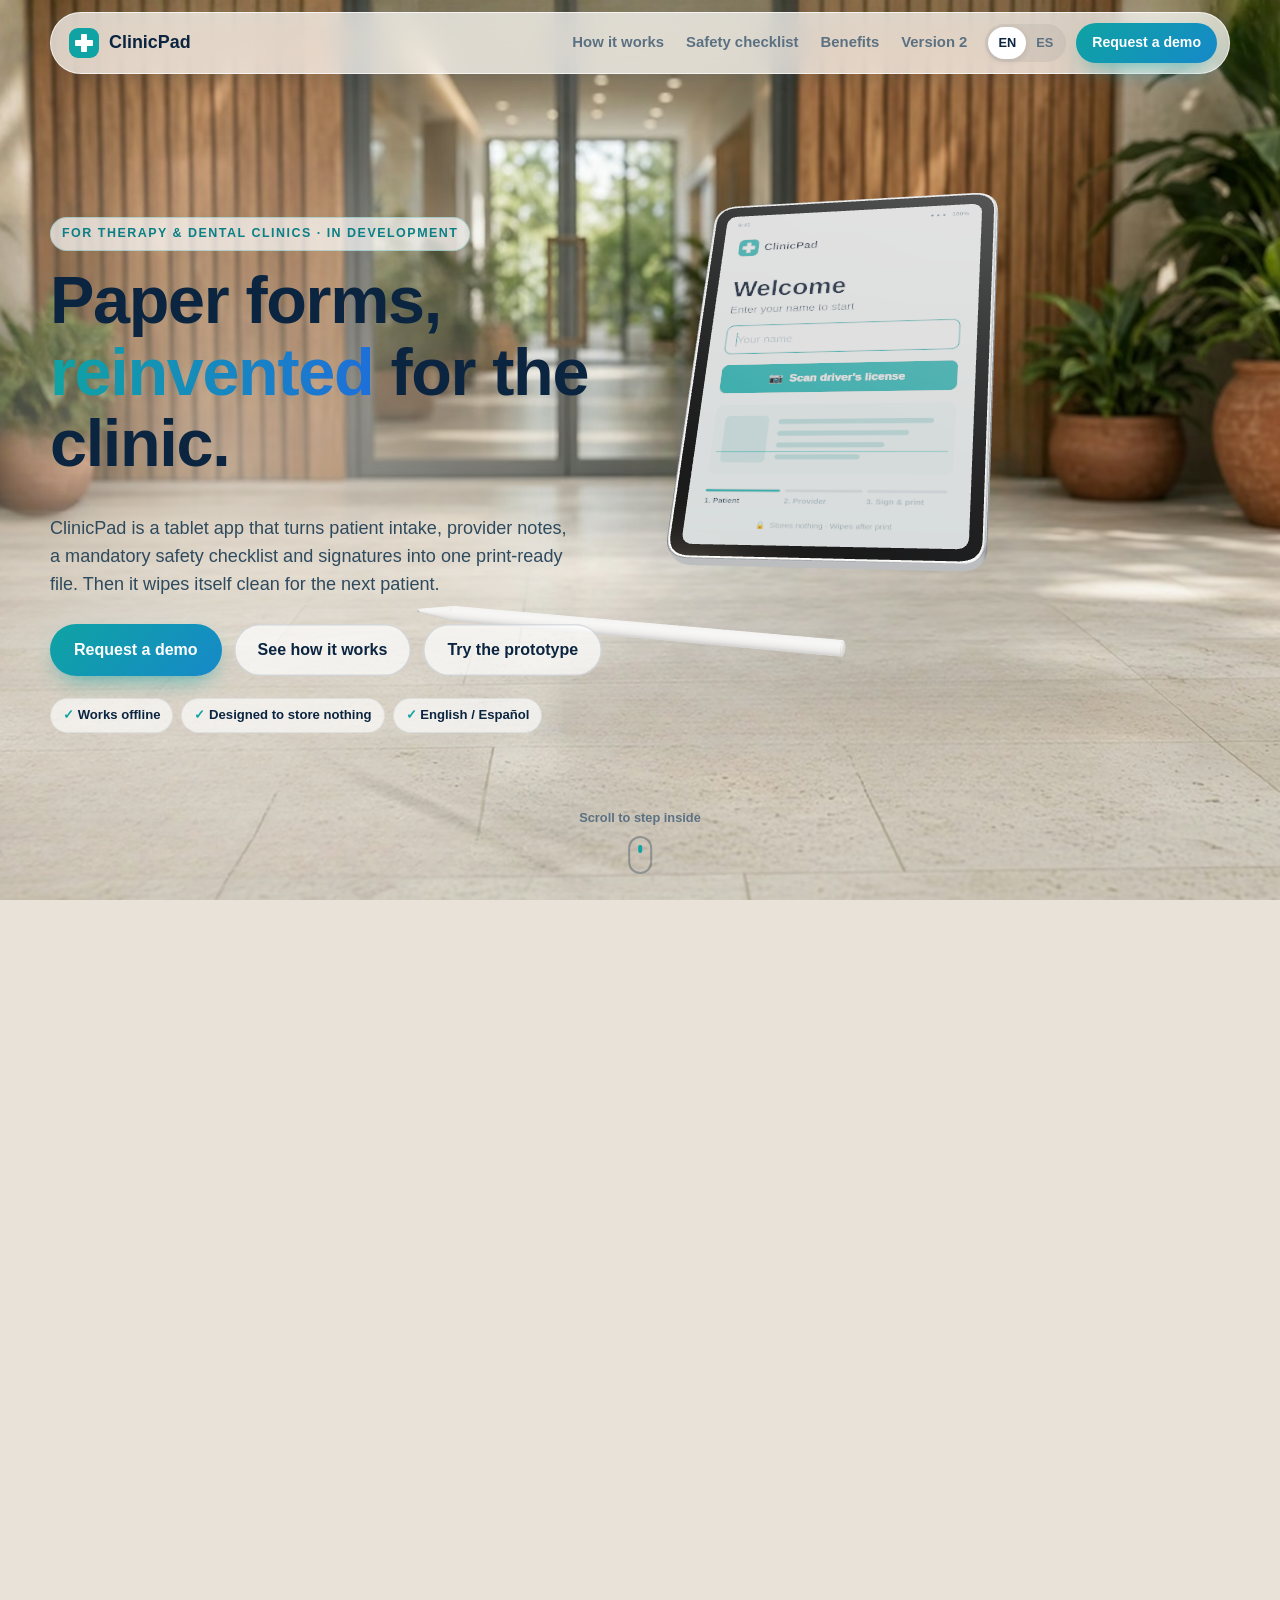
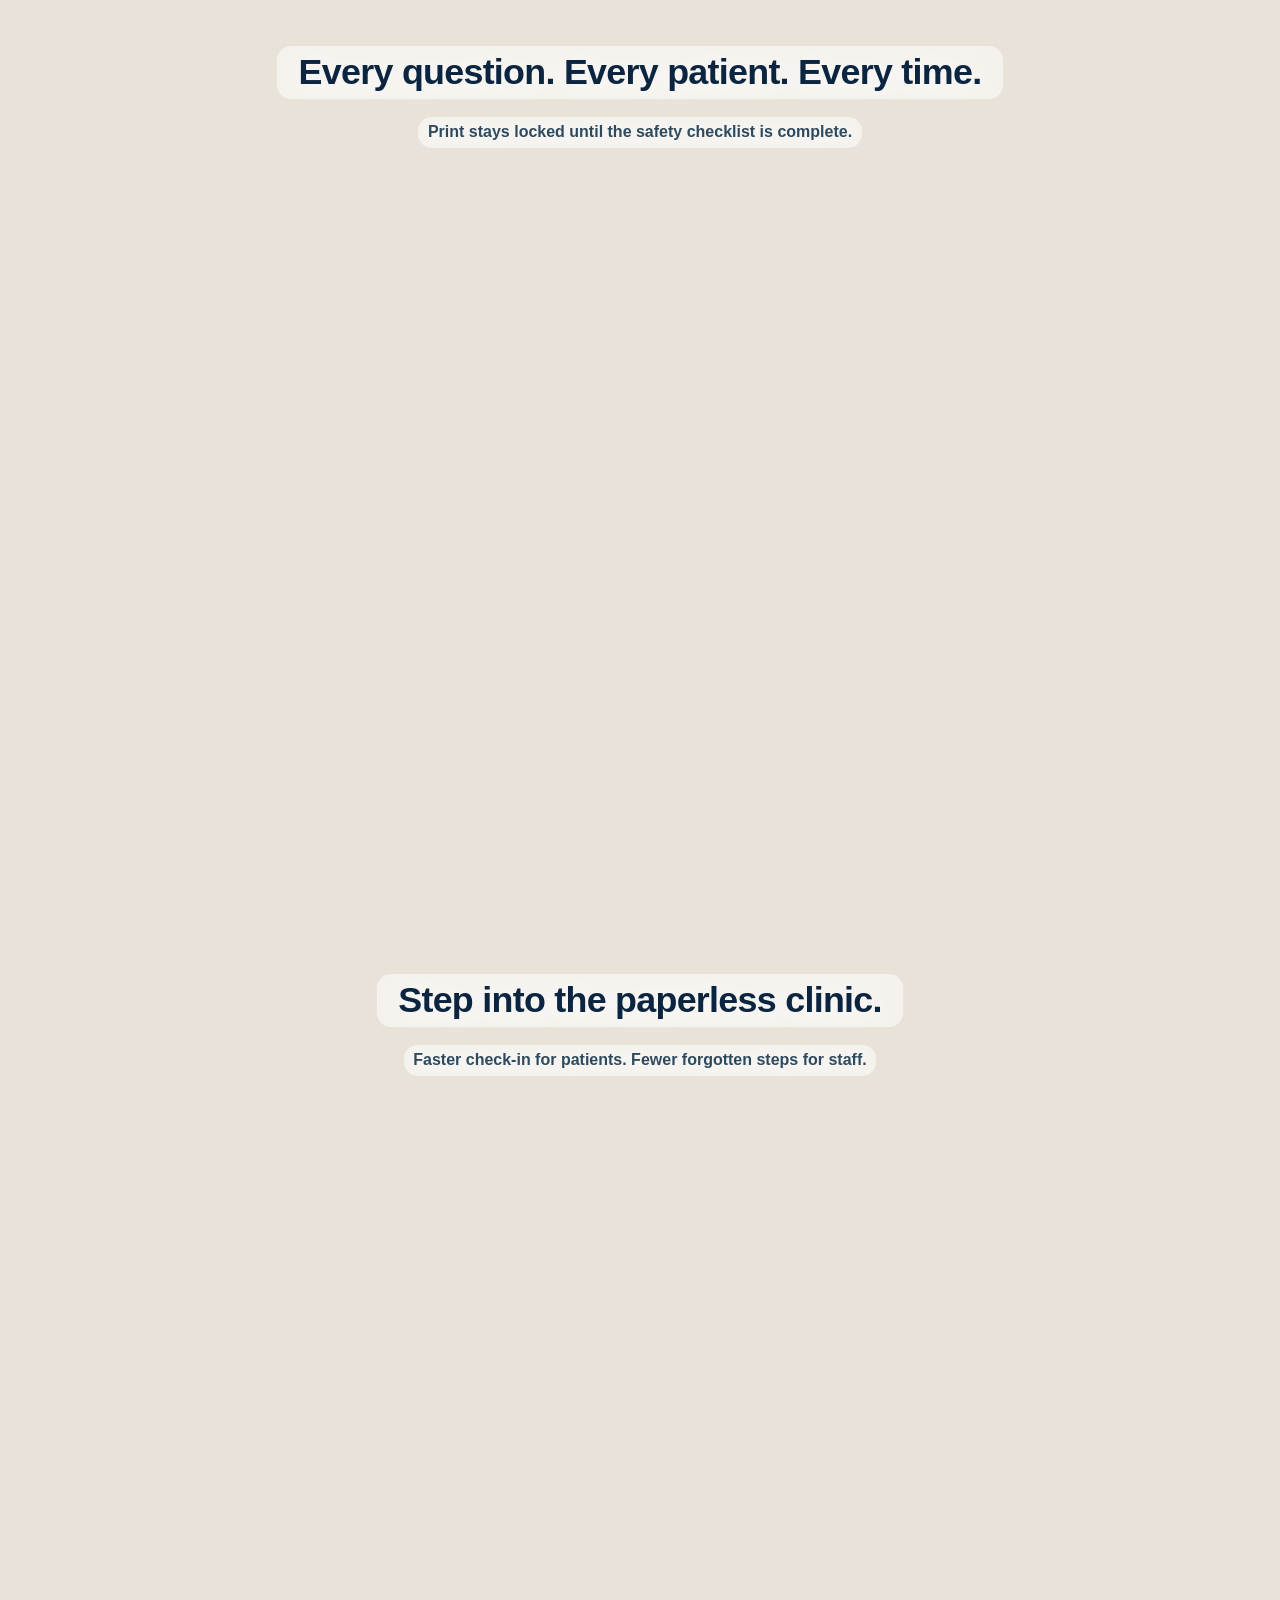
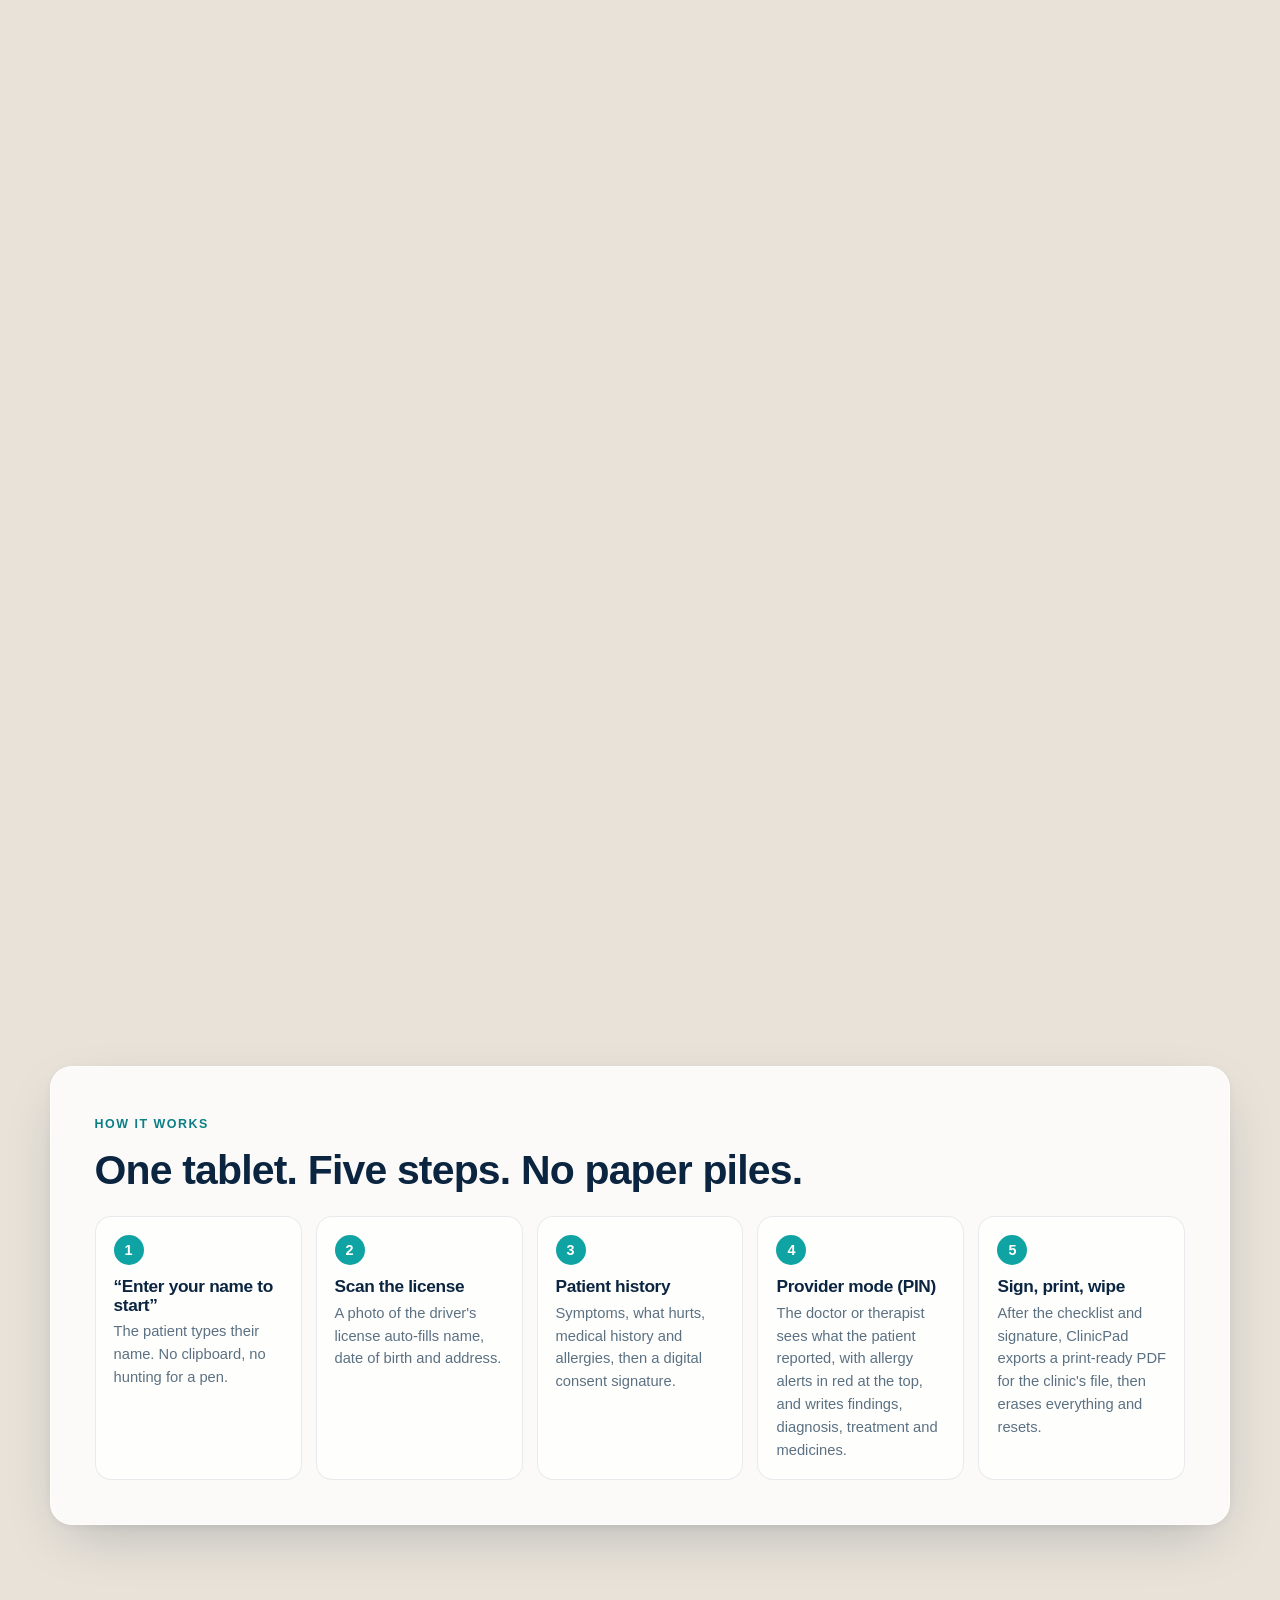
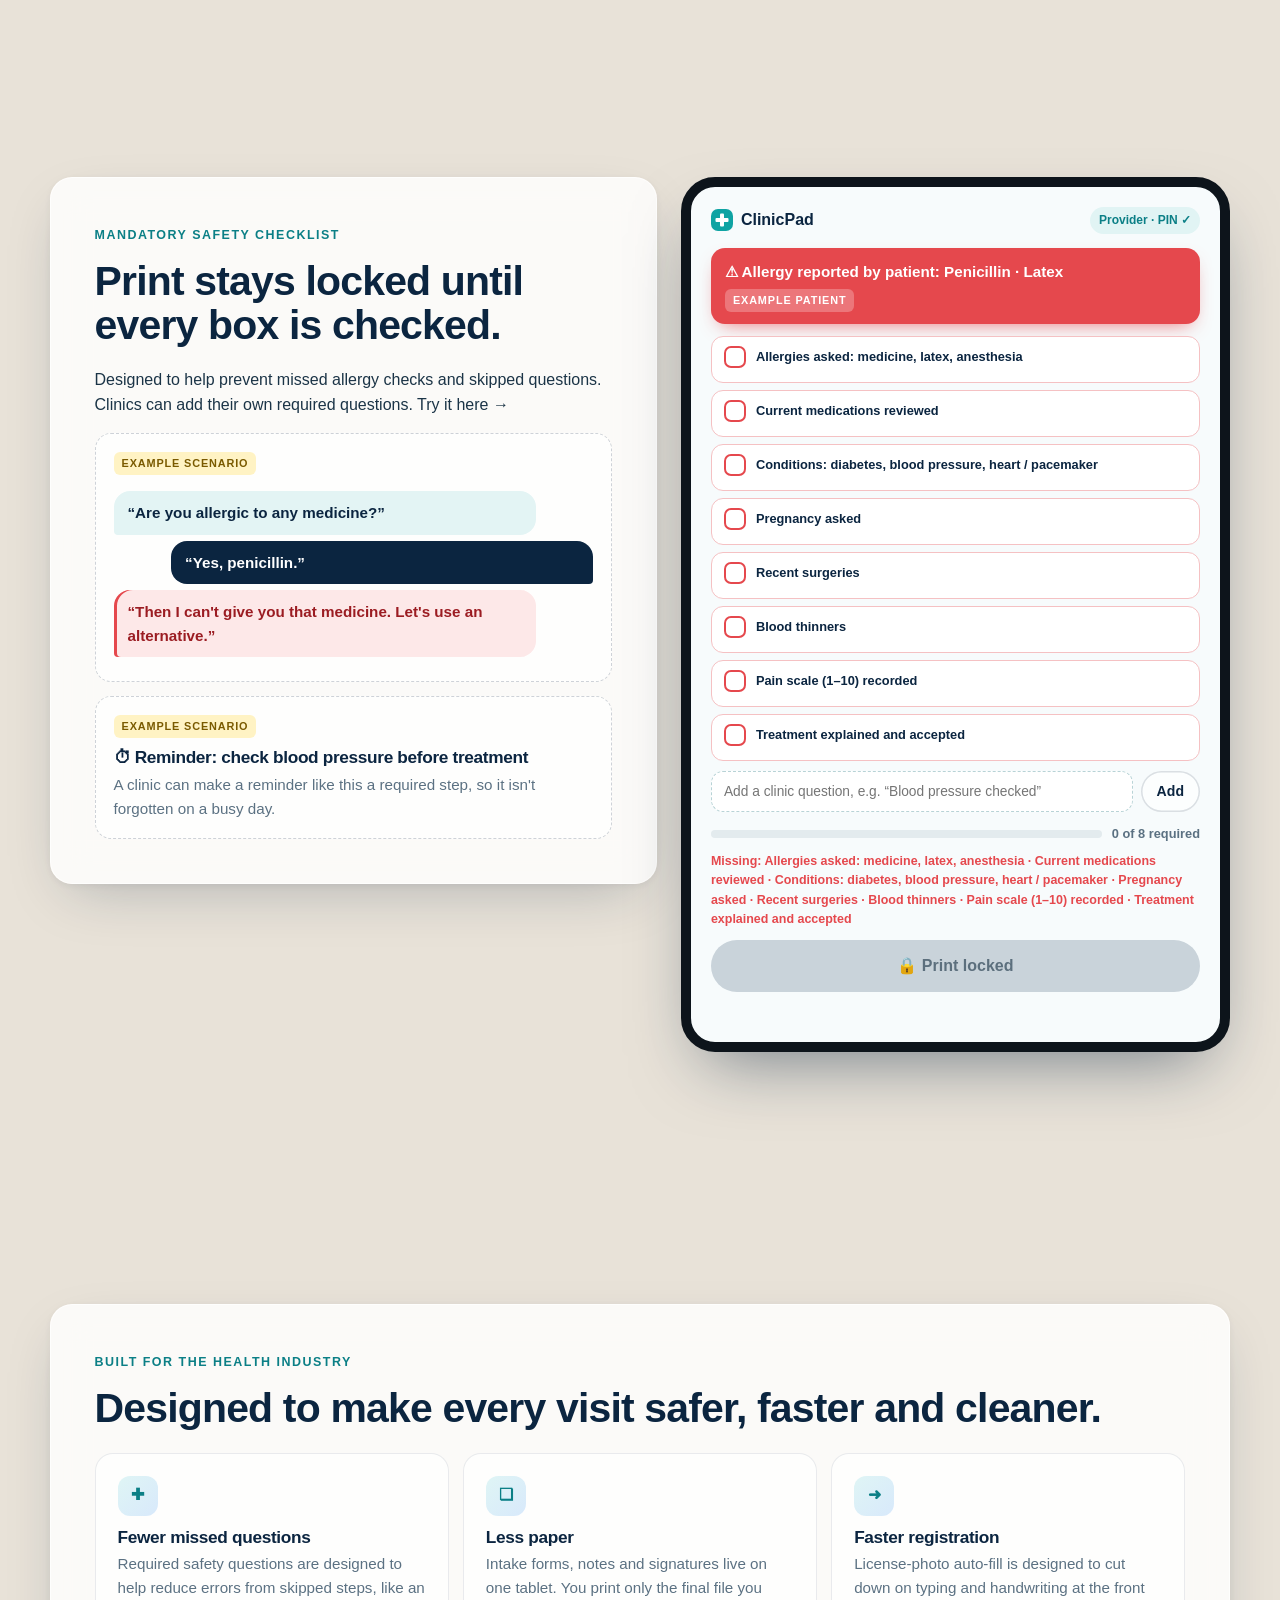
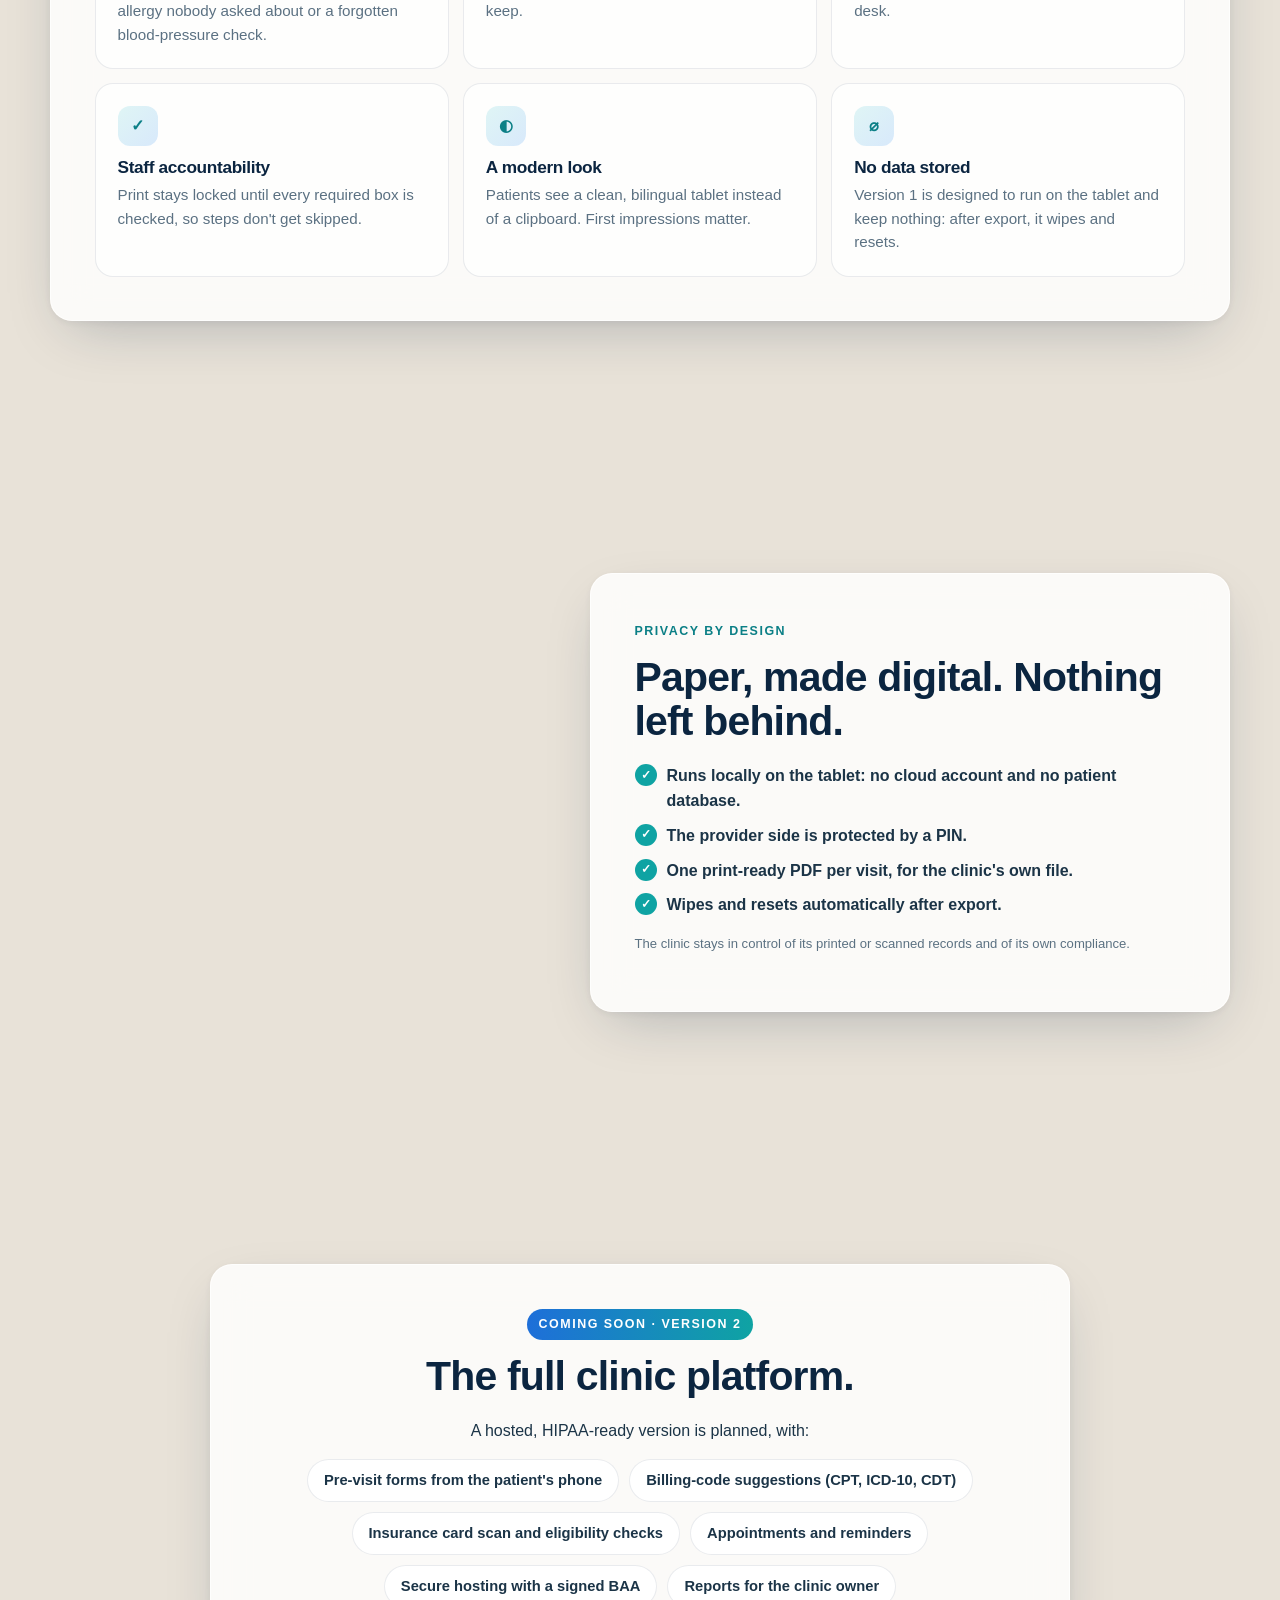
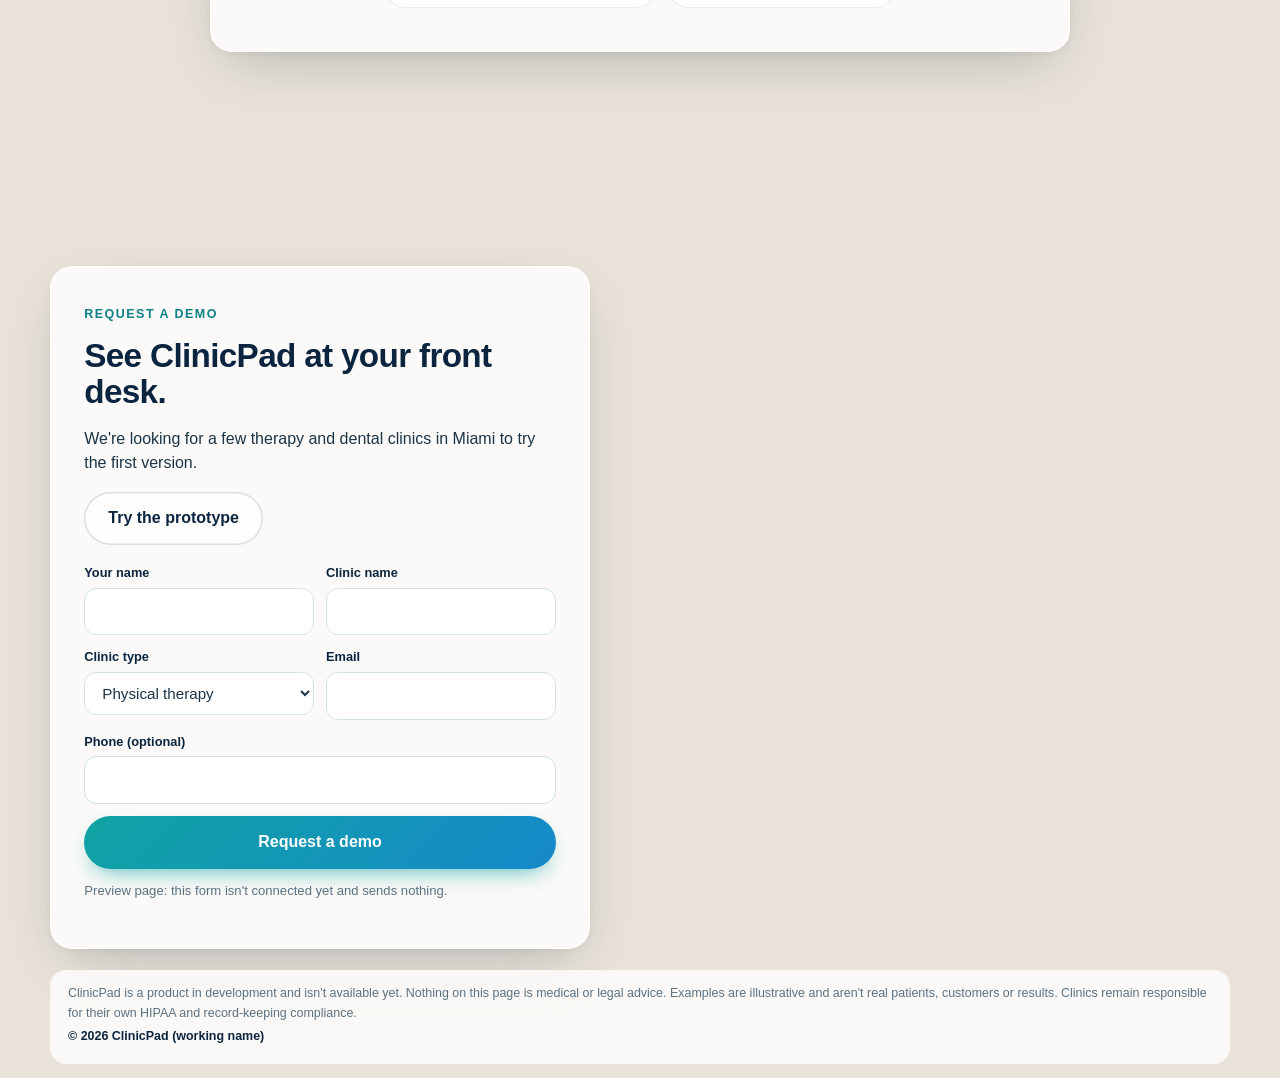
==== commit f5f6e7bb: "Photo-only door transition: remove CSS doors, bloom crossfade lobby->hallway" ====
--- a/index.html
+++ b/index.html
@@ -13,14 +13,9 @@
 <body>
 <div id="plates" aria-hidden="true">
   <div class="plate" id="p-hall"><div class="box"><img data-plate="hall" alt="" decoding="async" /></div></div>
-  <div id="doors">
-    <div class="door l"><i class="frost"></i><i class="handle"></i></div>
-    <div class="door r"><i class="frost"></i><i class="handle"></i></div>
-    <div class="pillar l"></div><div class="pillar r"></div>
-    <div class="header"><i class="sensor"></i></div>
-  </div>
   <div class="plate" id="p-river"><div class="box"><img data-plate="river" alt="" decoding="async" /></div></div>
   <div class="plate" id="p-hero"><div class="box"><img data-plate="hero" alt="" /></div><div class="veil"></div></div>
+  <div id="bloom"></div>
 </div>
 <canvas id="gl" aria-hidden="true"></canvas>
 <div id="css-bg" aria-hidden="true"><div class="css-tablet"><div class="css-screen"></div></div></div>
--- a/css/styles.css
+++ b/css/styles.css
@@ -17,35 +17,7 @@
 .plate img:not([src]){visibility:hidden}
 #p-hall,#p-river{visibility:hidden}
 #p-river .box{transform-origin:50% 62%}
-/* automatic glass sliding doors (pure CSS, crisp at any resolution) */
-#doors{position:absolute;inset:0;visibility:hidden;overflow:hidden;transform-origin:50% 55%;will-change:transform;--pw:clamp(34px,8vw,150px);--fr:clamp(3px,.38vw,7px);--sheen:30%}
-#doors .door{position:absolute;top:0;bottom:0;width:calc(50% - var(--pw) + 1px);will-change:transform;
-  background:
-    linear-gradient(112deg,transparent calc(var(--sheen) - 14%),rgba(255,255,255,.16) calc(var(--sheen) - 4%),rgba(255,255,255,.05) var(--sheen),transparent calc(var(--sheen) + 2%),transparent calc(var(--sheen) + 16%),rgba(255,255,255,.09) calc(var(--sheen) + 20%),transparent calc(var(--sheen) + 26%)),
-    linear-gradient(180deg,rgba(255,255,255,.10),rgba(214,232,230,.06) 40%,rgba(190,214,212,.10));
-  box-shadow:inset 0 0 0 var(--fr) #c9ced3,inset 0 0 0 calc(var(--fr) + 1px) rgba(60,66,72,.35),inset 0 0 40px rgba(120,160,160,.10)}
-#doors .door:before{content:"";position:absolute;inset:0;pointer-events:none;
-  background:linear-gradient(90deg,#9aa1a8,#eef1f3 30%,#b7bdc3 55%,#f5f7f8 80%,#a7adb3) top/100% var(--fr) no-repeat,linear-gradient(90deg,#9aa1a8,#eef1f3 30%,#b7bdc3 55%,#f5f7f8 80%,#a7adb3) bottom/100% var(--fr) no-repeat}
-#doors .door.l{left:var(--pw)}
-#doors .door.r{right:var(--pw)}
-#doors .door.l:after,#doors .door.r:after{content:"";position:absolute;top:0;bottom:0;width:var(--fr);background:linear-gradient(90deg,#8f969d,#f3f5f7 45%,#b9bfc5)}
-#doors .door.l:after{right:0}#doors .door.r:after{left:0}
-#doors .frost{position:absolute;left:var(--fr);right:var(--fr);top:46%;height:clamp(14px,2.6vh,30px);background:rgba(255,255,255,.16);backdrop-filter:blur(5px) saturate(1.1);-webkit-backdrop-filter:blur(5px) saturate(1.1);box-shadow:0 0 0 1px rgba(255,255,255,.12)}
-#doors .handle{position:absolute;top:22%;height:56%;width:clamp(6px,.75vw,13px);border-radius:999px;
-  background:linear-gradient(90deg,#7d848b,#e9ecef 35%,#ffffff 48%,#aeb4ba 70%,#6f767d);box-shadow:3px 0 8px rgba(0,0,0,.18)}
-#doors .handle:before,#doors .handle:after{content:"";position:absolute;left:50%;width:clamp(8px,1.2vw,22px);height:clamp(4px,.55vw,9px);transform:translateX(-50%);background:linear-gradient(#e3e6e9,#9ba1a7);border-radius:2px}
-#doors .handle:before{top:7%}#doors .handle:after{bottom:7%}
-#doors .door.l .handle{right:clamp(14px,2.2vw,40px)}
-#doors .door.r .handle{left:clamp(14px,2.2vw,40px)}
-#doors .pillar{position:absolute;top:0;bottom:0;width:var(--pw);will-change:transform;
-  background:repeating-linear-gradient(90deg,#8a5a34 0,#b9834f 2px,#c9925a 30%,#a8733f 70%,#7a4d2a 100%) 0 0/clamp(9px,1.1vw,20px) 100%,#a8733f;
-  box-shadow:inset 0 0 60px rgba(40,20,5,.35)}
-#doors .pillar:after{content:"";position:absolute;inset:0;background:linear-gradient(180deg,rgba(255,236,205,.18),transparent 40%,rgba(0,0,0,.18))}
-#doors .pillar.l{left:0;box-shadow:inset -10px 0 24px rgba(30,15,5,.45)}
-#doors .pillar.r{right:0;box-shadow:inset 10px 0 24px rgba(30,15,5,.45)}
-#doors .door,#doors .pillar{z-index:1}#doors .pillar{z-index:2}
-#doors .header{position:absolute;left:0;right:0;top:0;height:clamp(10px,1.6vh,18px);z-index:3;background:linear-gradient(#f1f3f5,#b7bdc3 60%,#8d949b);box-shadow:0 2px 10px rgba(0,0,0,.18)}
-#doors .sensor{position:absolute;left:50%;top:100%;width:clamp(26px,2.6vw,46px);height:clamp(5px,.7vh,8px);transform:translateX(-50%);border-radius:0 0 6px 6px;background:#2b2f33}
+#bloom{position:absolute;inset:0;z-index:0;opacity:0;pointer-events:none;background:radial-gradient(60% 70% at 50% 45%,rgba(255,248,236,.95),rgba(255,244,228,.5) 55%,rgba(255,240,220,0) 100%)}
 .veil{position:absolute;inset:0;pointer-events:none;background:radial-gradient(48% 70% at 18% 52%,rgba(250,247,242,.5),rgba(250,247,242,.12) 60%,transparent 80%)}
 @media (max-width:640px){.veil{background:linear-gradient(rgba(250,247,242,.35),transparent 60%)}}
 main,header{position:relative;z-index:2}
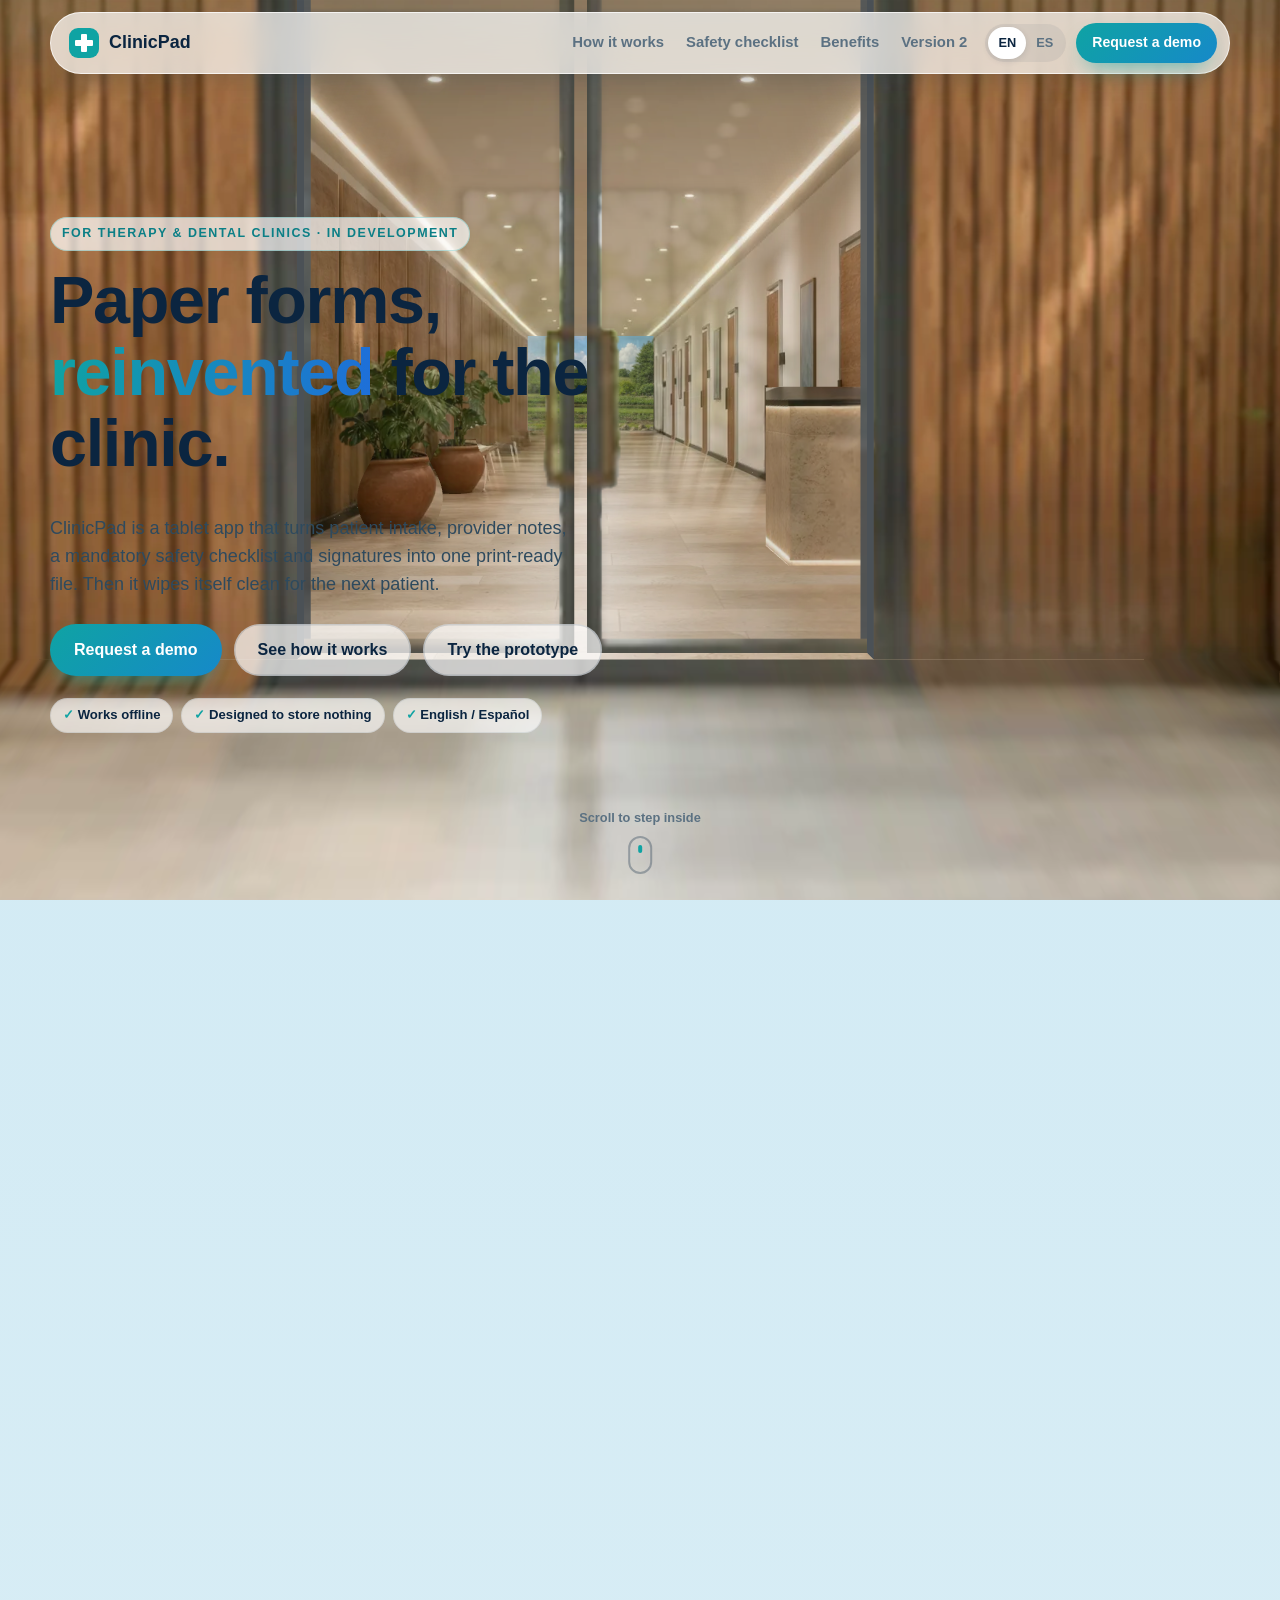
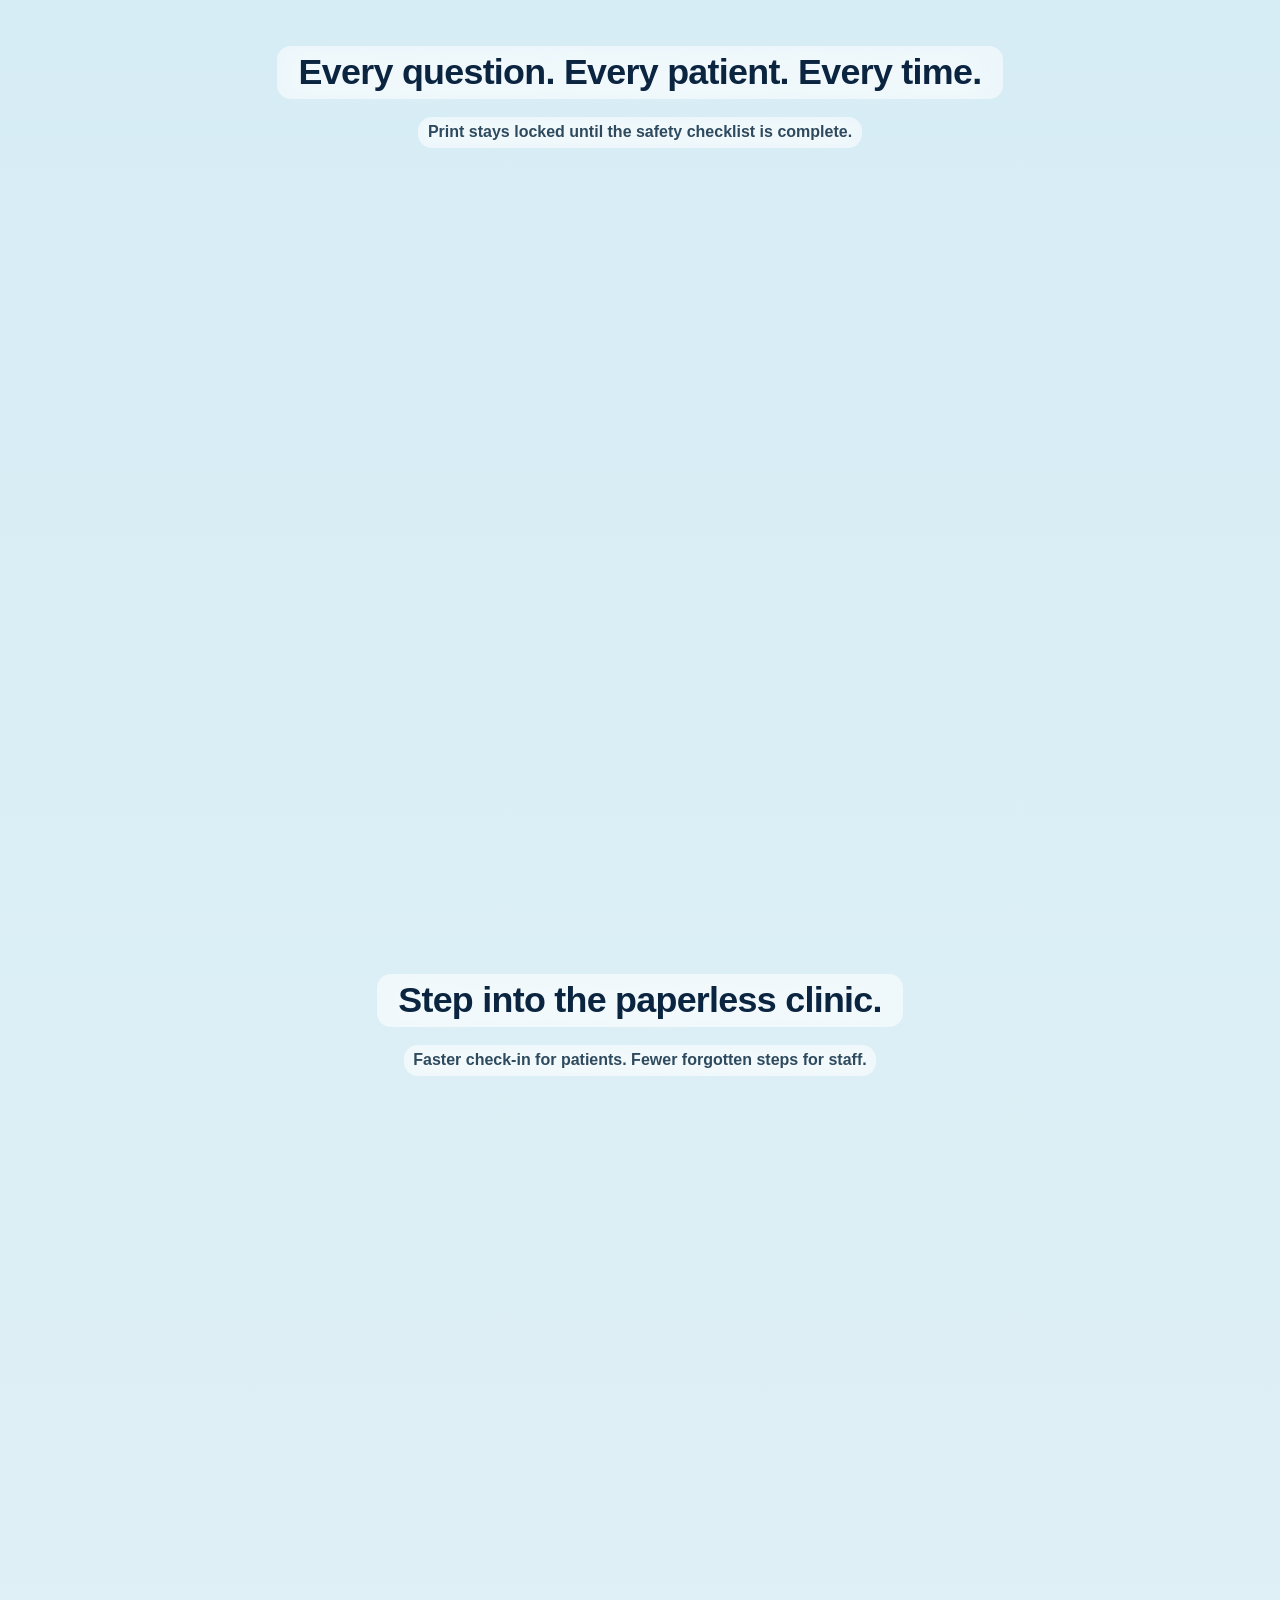
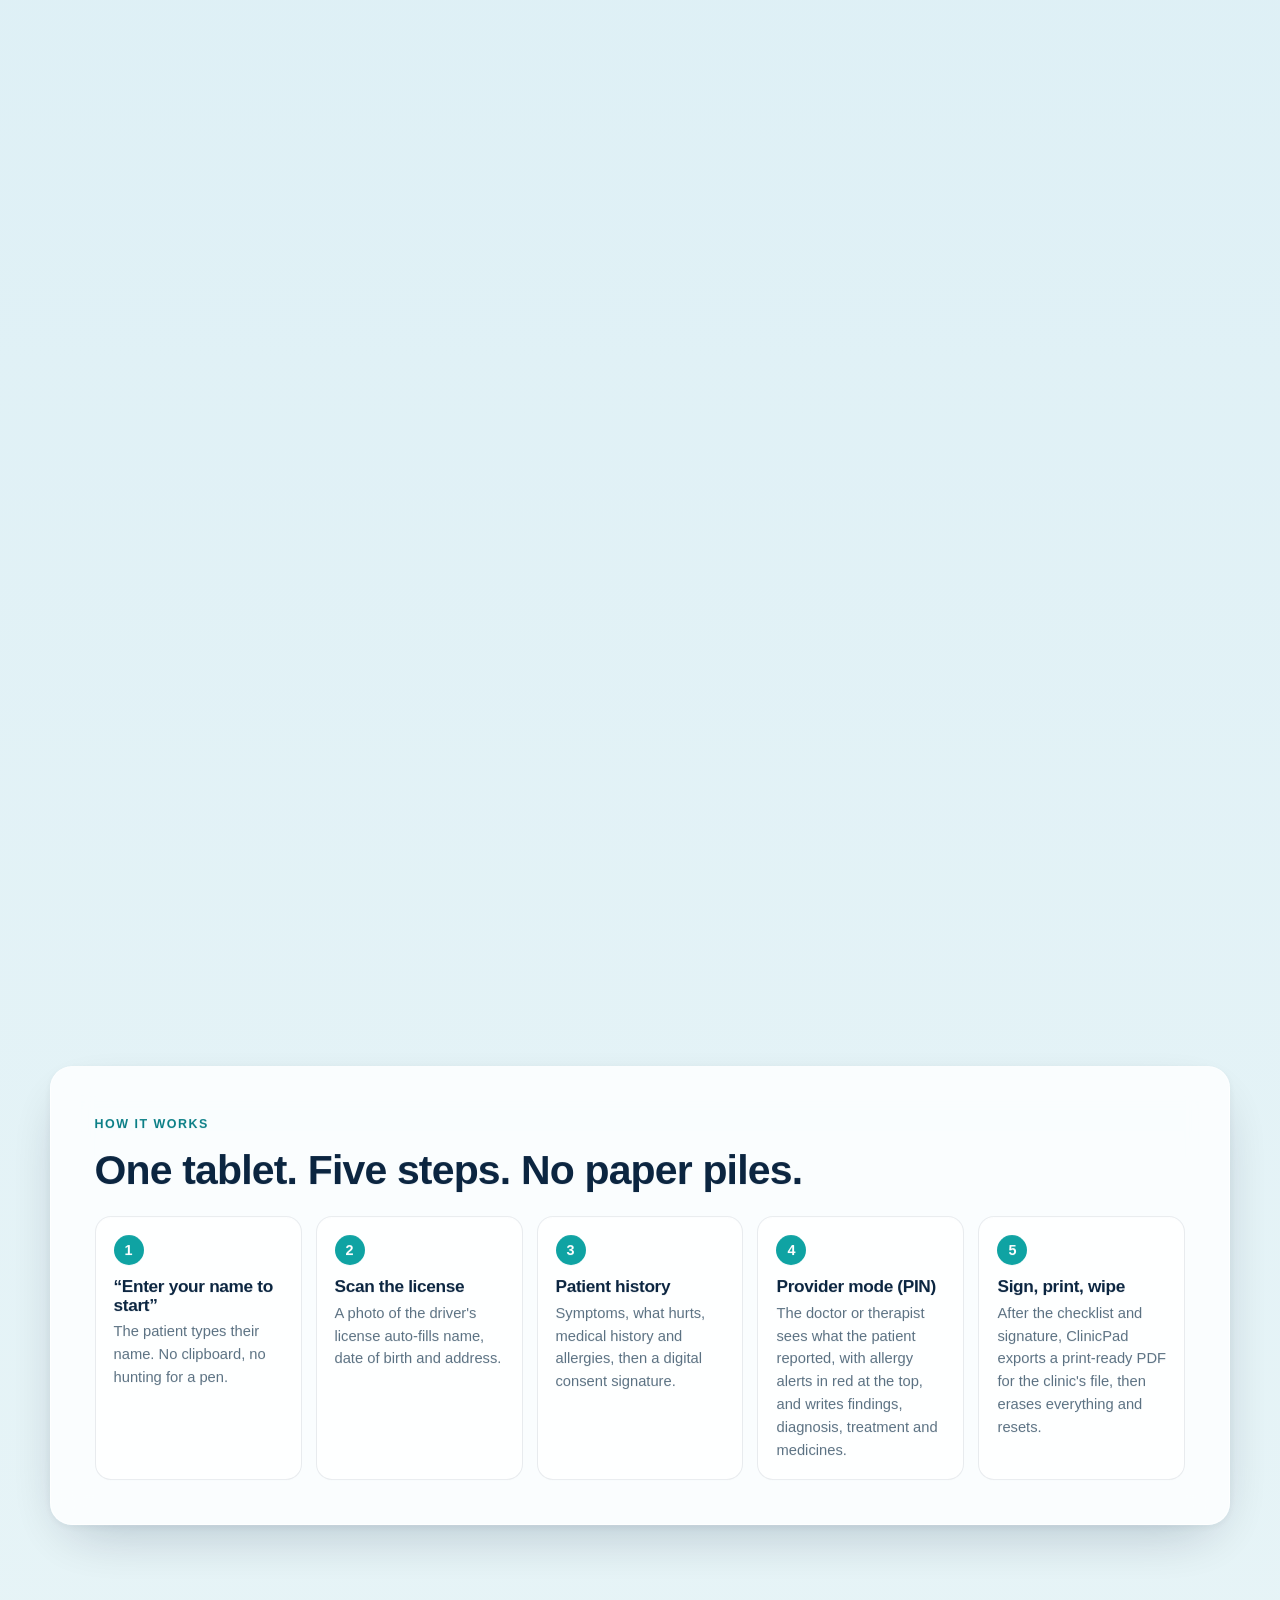
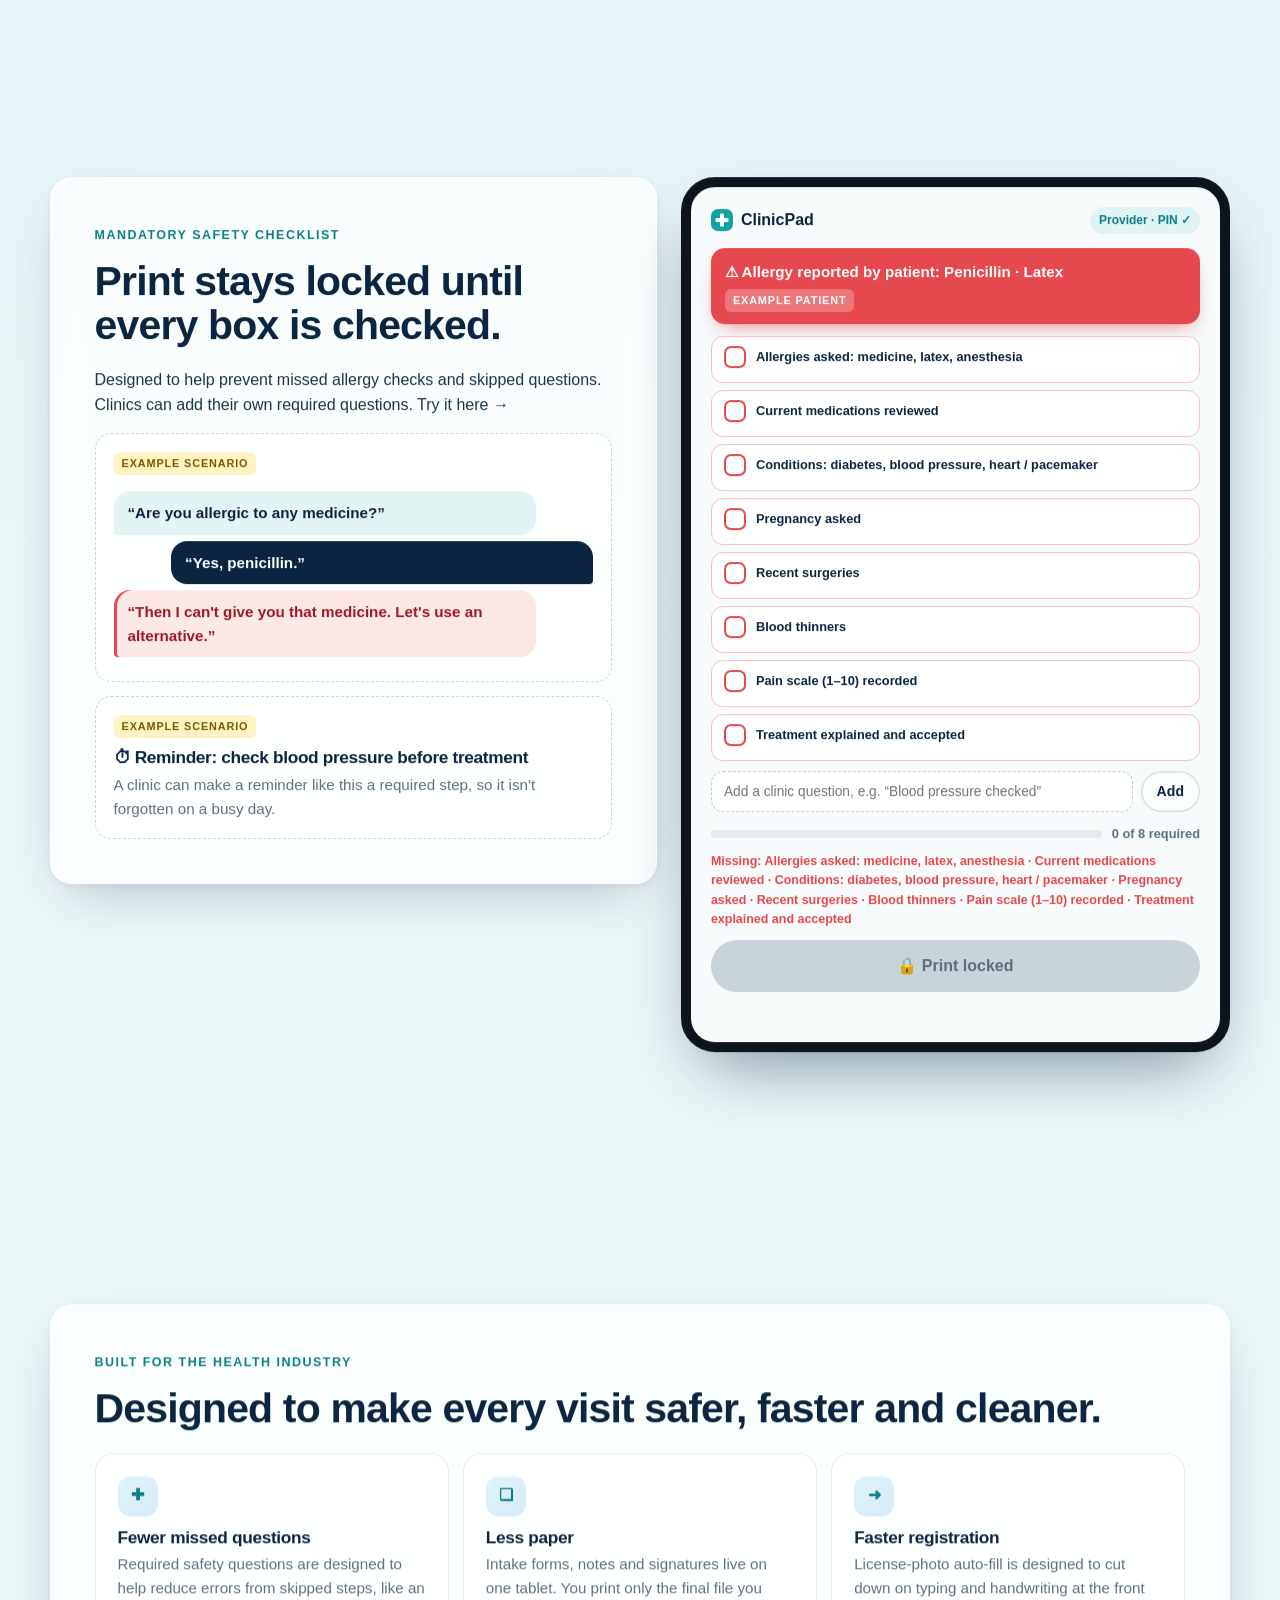
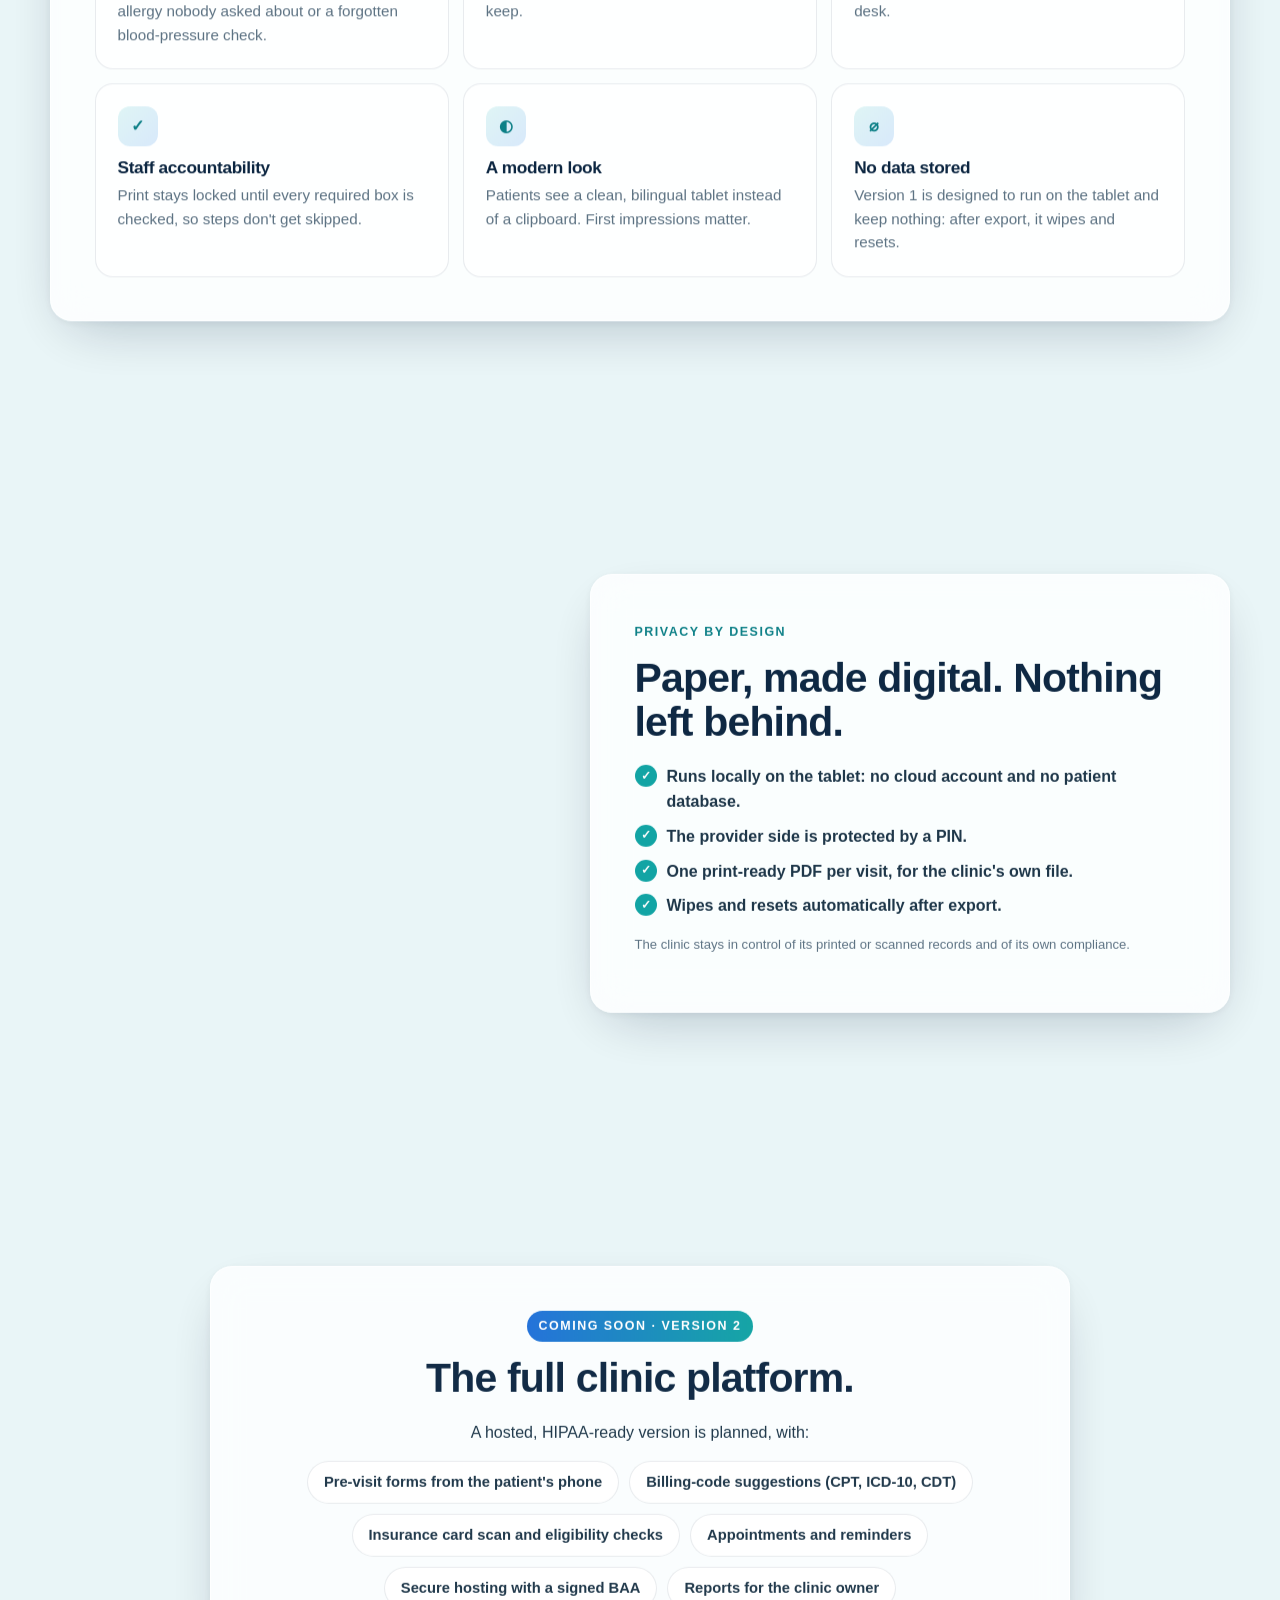
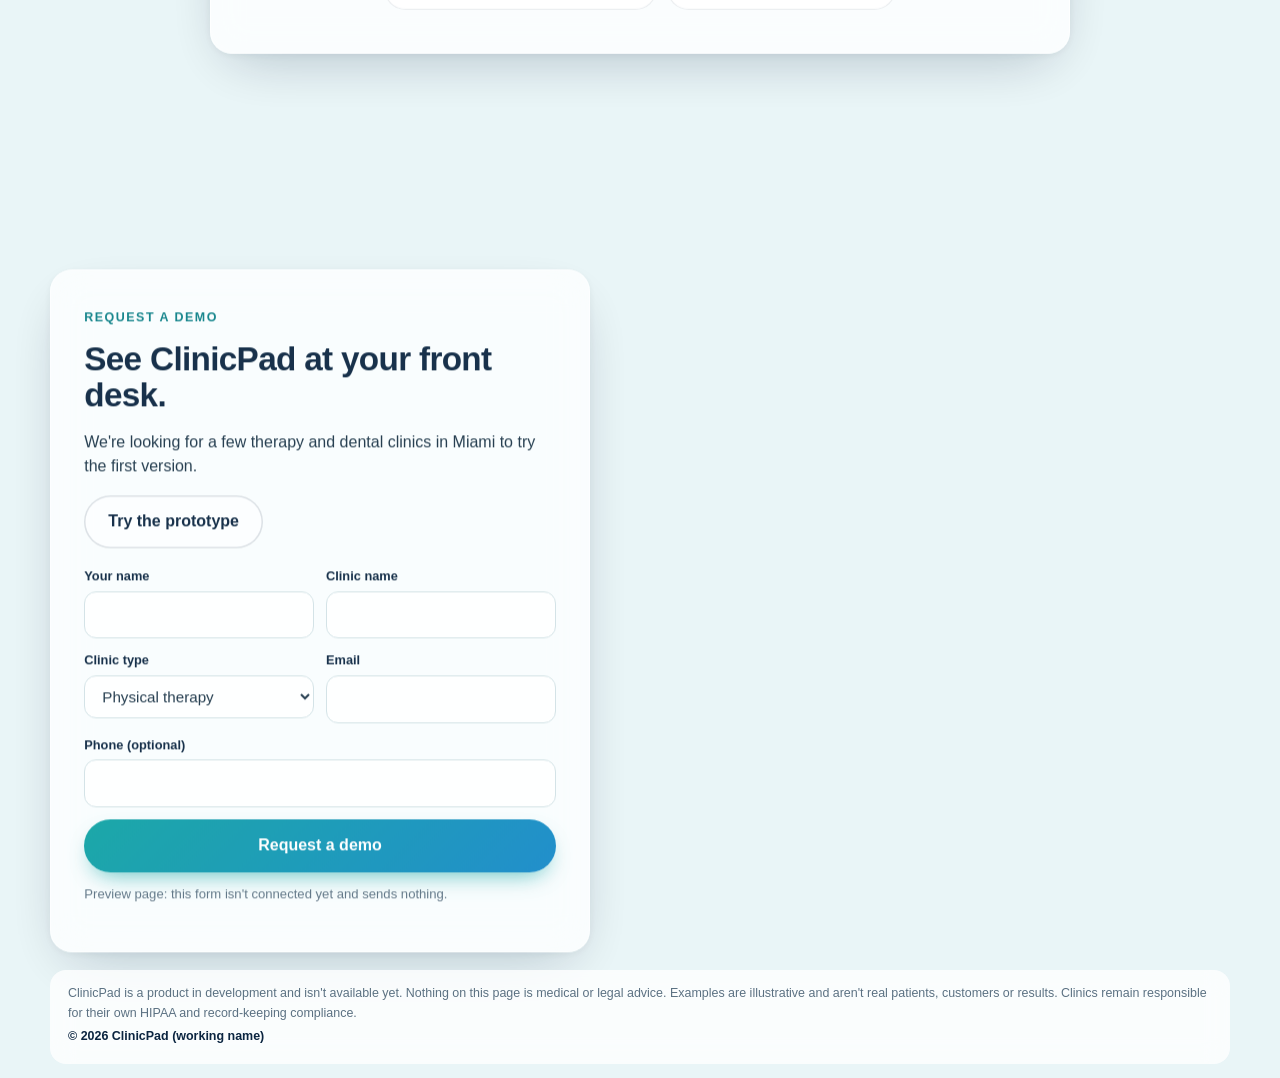
==== commit 4530b49f: "Continuous 3D walk-through built only from the owner's photos (camera projection, sliding photo door" ====
--- a/index.html
+++ b/index.html
@@ -11,14 +11,9 @@
 <script type="importmap">{ "imports": { "three": "./vendor/three.module.min.js" } }</script>
 </head>
 <body>
-<div id="plates" aria-hidden="true">
-  <div class="plate" id="p-hall"><div class="box"><img data-plate="hall" alt="" decoding="async" /></div></div>
-  <div class="plate" id="p-river"><div class="box"><img data-plate="river" alt="" decoding="async" /></div></div>
-  <div class="plate" id="p-hero"><div class="box"><img data-plate="hero" alt="" /></div><div class="veil"></div></div>
-  <div id="bloom"></div>
-</div>
 <canvas id="gl" aria-hidden="true"></canvas>
-<div id="css-bg" aria-hidden="true"><div class="css-tablet"><div class="css-screen"></div></div></div>
+<div id="flash" aria-hidden="true"></div>
+<div id="css-bg" aria-hidden="true"><div class="css-tablet"><div class="css-screen"></div></div><div class="css-river"></div></div>
 <div id="loader"><div class="loader-mark"></div></div>
 
 <header class="nav">
--- a/css/styles.css
+++ b/css/styles.css
@@ -6,20 +6,9 @@
 }
 *{box-sizing:border-box}
 html{scroll-behavior:smooth;-webkit-text-size-adjust:100%}
-body{margin:0;color:var(--ink);background:#e8e2d8;min-height:100vh;overflow-x:hidden;line-height:1.55}
-#gl{position:fixed;inset:0;width:100vw;height:100vh;display:block;z-index:1;pointer-events:none}
-/* photo plates (full-bleed backgrounds) */
-#plates{position:fixed;inset:0;z-index:0;overflow:hidden;background:#e8e2d8}
-.plate{position:absolute;inset:0;overflow:hidden}
-.plate .box{position:absolute;left:50%;top:50%;width:max(100vw,177.78vh);height:max(100vh,56.25vw);transform-origin:50% 50%;will-change:transform;
-  margin-left:calc(max(100vw,177.78vh) / -2);margin-top:calc(max(100vh,56.25vw) / -2)}
-.plate img{position:absolute;inset:0;width:100%;height:100%;display:block;user-select:none;-webkit-user-drag:none;will-change:transform}
-.plate img:not([src]){visibility:hidden}
-#p-hall,#p-river{visibility:hidden}
-#p-river .box{transform-origin:50% 62%}
-#bloom{position:absolute;inset:0;z-index:0;opacity:0;pointer-events:none;background:radial-gradient(60% 70% at 50% 45%,rgba(255,248,236,.95),rgba(255,244,228,.5) 55%,rgba(255,240,220,0) 100%)}
-.veil{position:absolute;inset:0;pointer-events:none;background:radial-gradient(48% 70% at 18% 52%,rgba(250,247,242,.5),rgba(250,247,242,.12) 60%,transparent 80%)}
-@media (max-width:640px){.veil{background:linear-gradient(rgba(250,247,242,.35),transparent 60%)}}
+body{margin:0;color:var(--ink);background:linear-gradient(#cfe9f4,#e9f5f7 60%);min-height:100vh;overflow-x:hidden;line-height:1.55}
+#gl{position:fixed;inset:0;width:100vw;height:100vh;display:block;z-index:0}
+#flash{position:fixed;inset:0;z-index:0;pointer-events:none;opacity:0;background:radial-gradient(70% 80% at 50% 48%,#fffdf7 0%,rgba(255,251,240,.92) 45%,rgba(250,244,230,.6) 100%)}
 main,header{position:relative;z-index:2}
 h1,h2,h3{color:var(--navy);letter-spacing:-.02em;line-height:1.08;margin:0 0 .5em}
 h1{font-size:clamp(2.4rem,5.2vw,4.4rem);font-weight:800}
@@ -168,12 +157,16 @@
 /* no-WebGL / low-power fallback */
 #css-bg{display:none}
 .no3d #gl{display:none}
-.no3d #css-bg{display:block;position:fixed;inset:0;z-index:1;pointer-events:none}
+.no3d #css-bg{display:block;position:fixed;inset:0;z-index:0;background:linear-gradient(#cfe9f4,#eaf6f8 55%,#dff0ee)}
 .no3d .css-tablet{position:absolute;right:8vw;top:22vh;width:min(30vw,280px);aspect-ratio:1.7/2.4;border-radius:26px;background:#0b0f14;border:6px solid #d7dce1;transform:perspective(900px) rotateX(38deg) rotateZ(-10deg);box-shadow:0 40px 60px -30px rgba(11,37,64,.6);animation:float 5s ease-in-out infinite}
 .no3d .css-screen{position:absolute;inset:10px;border-radius:16px;background:linear-gradient(#fff,#e7f6f6)}
 .no3d .css-screen:before{content:"Enter your name to start";position:absolute;left:10%;right:10%;top:30%;font:700 14px/1.2 sans-serif;color:var(--navy)}
 .no3d .css-screen:after{content:"";position:absolute;left:10%;right:10%;top:45%;height:14%;border:2px solid var(--teal);border-radius:10px;background:#fff}
-.no3d.past-hero .css-tablet{opacity:0}
+.no3d .css-river{position:absolute;left:0;right:0;bottom:0;height:26vh;opacity:0;transition:opacity .6s;
+  background:repeating-linear-gradient(100deg,rgba(255,255,255,.22) 0 2px,transparent 2px 60px),linear-gradient(#37b3b8,#0f6d86);background-size:240px 100%,100% 100%;animation:flow 3s linear infinite}
+.no3d.at-river .css-river{opacity:1}
+.no3d.at-river .css-tablet{opacity:0}
+@keyframes flow{to{background-position:240px 0,0 0}}
 @keyframes float{50%{transform:perspective(900px) rotateX(34deg) rotateZ(-8deg) translateY(-10px)}}
 .no3d .stage.tall,.no3d .stage.taller{height:auto;min-height:70vh}
 
